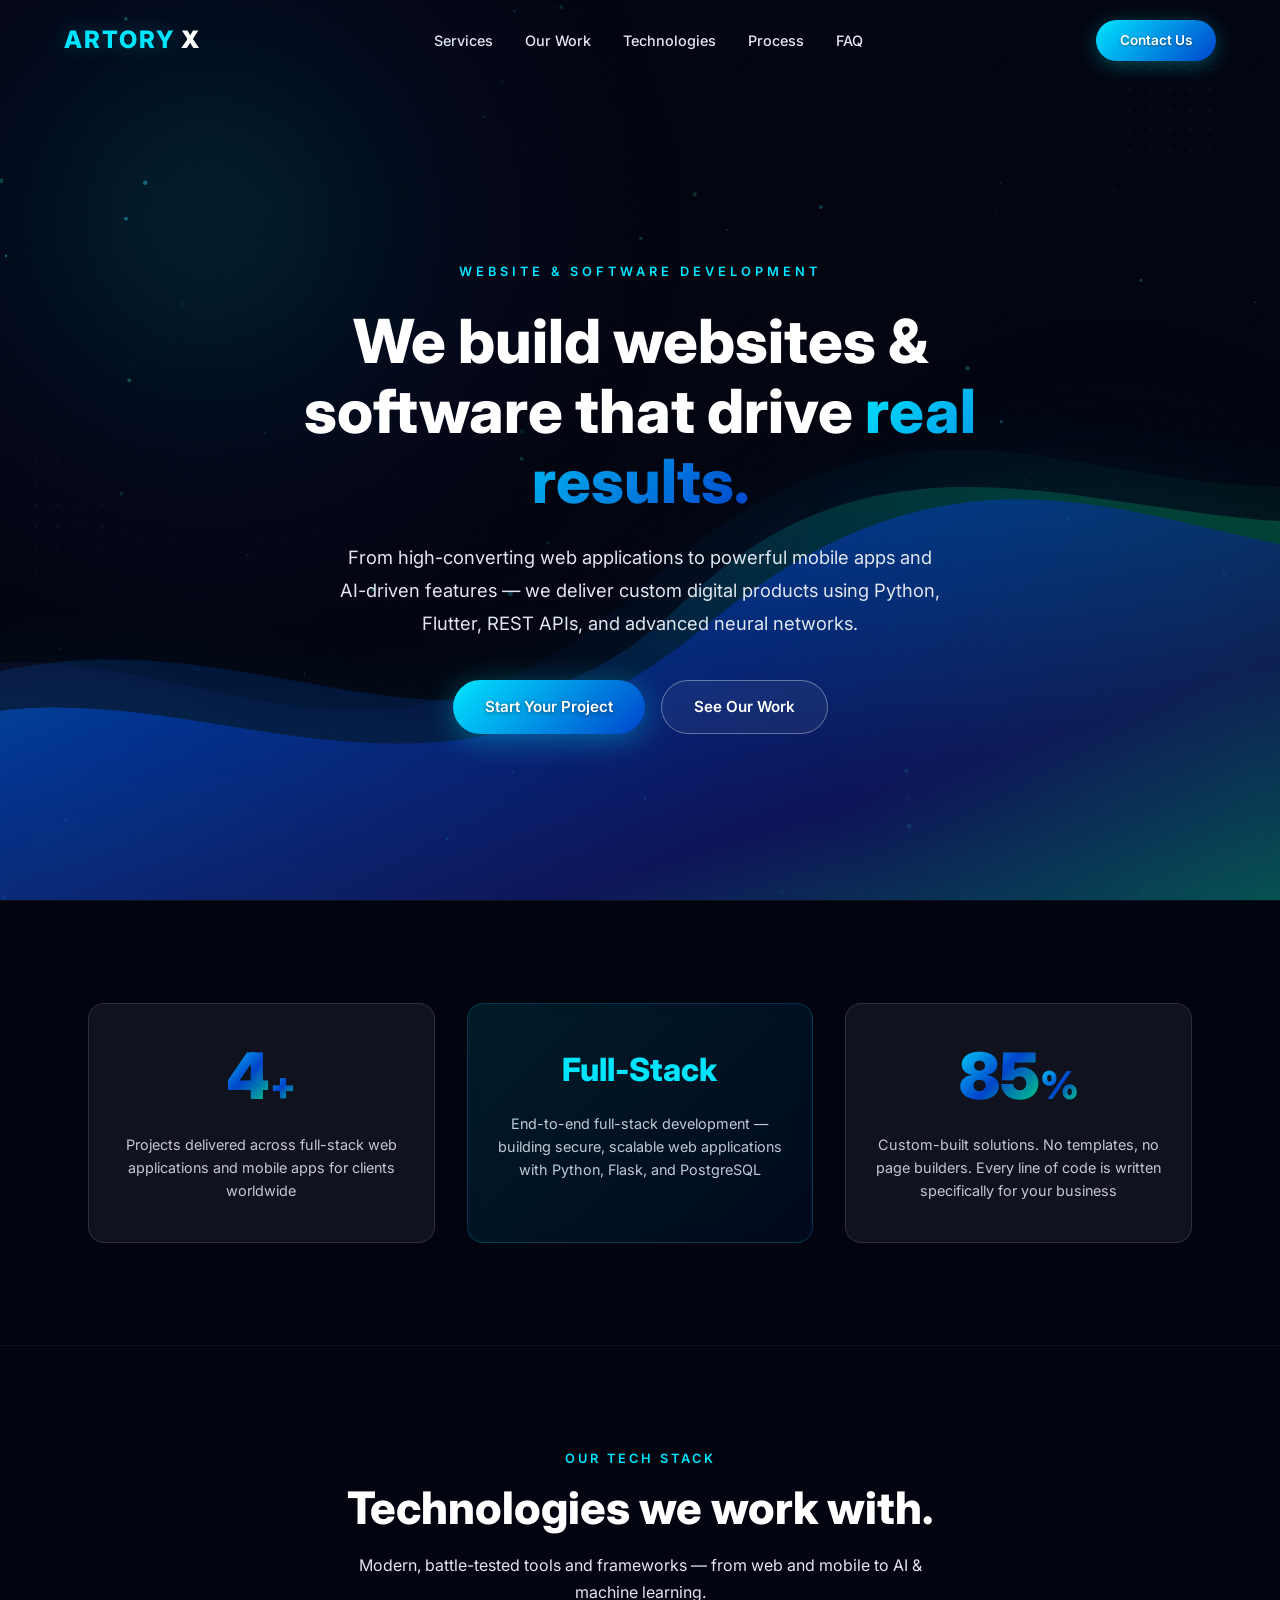
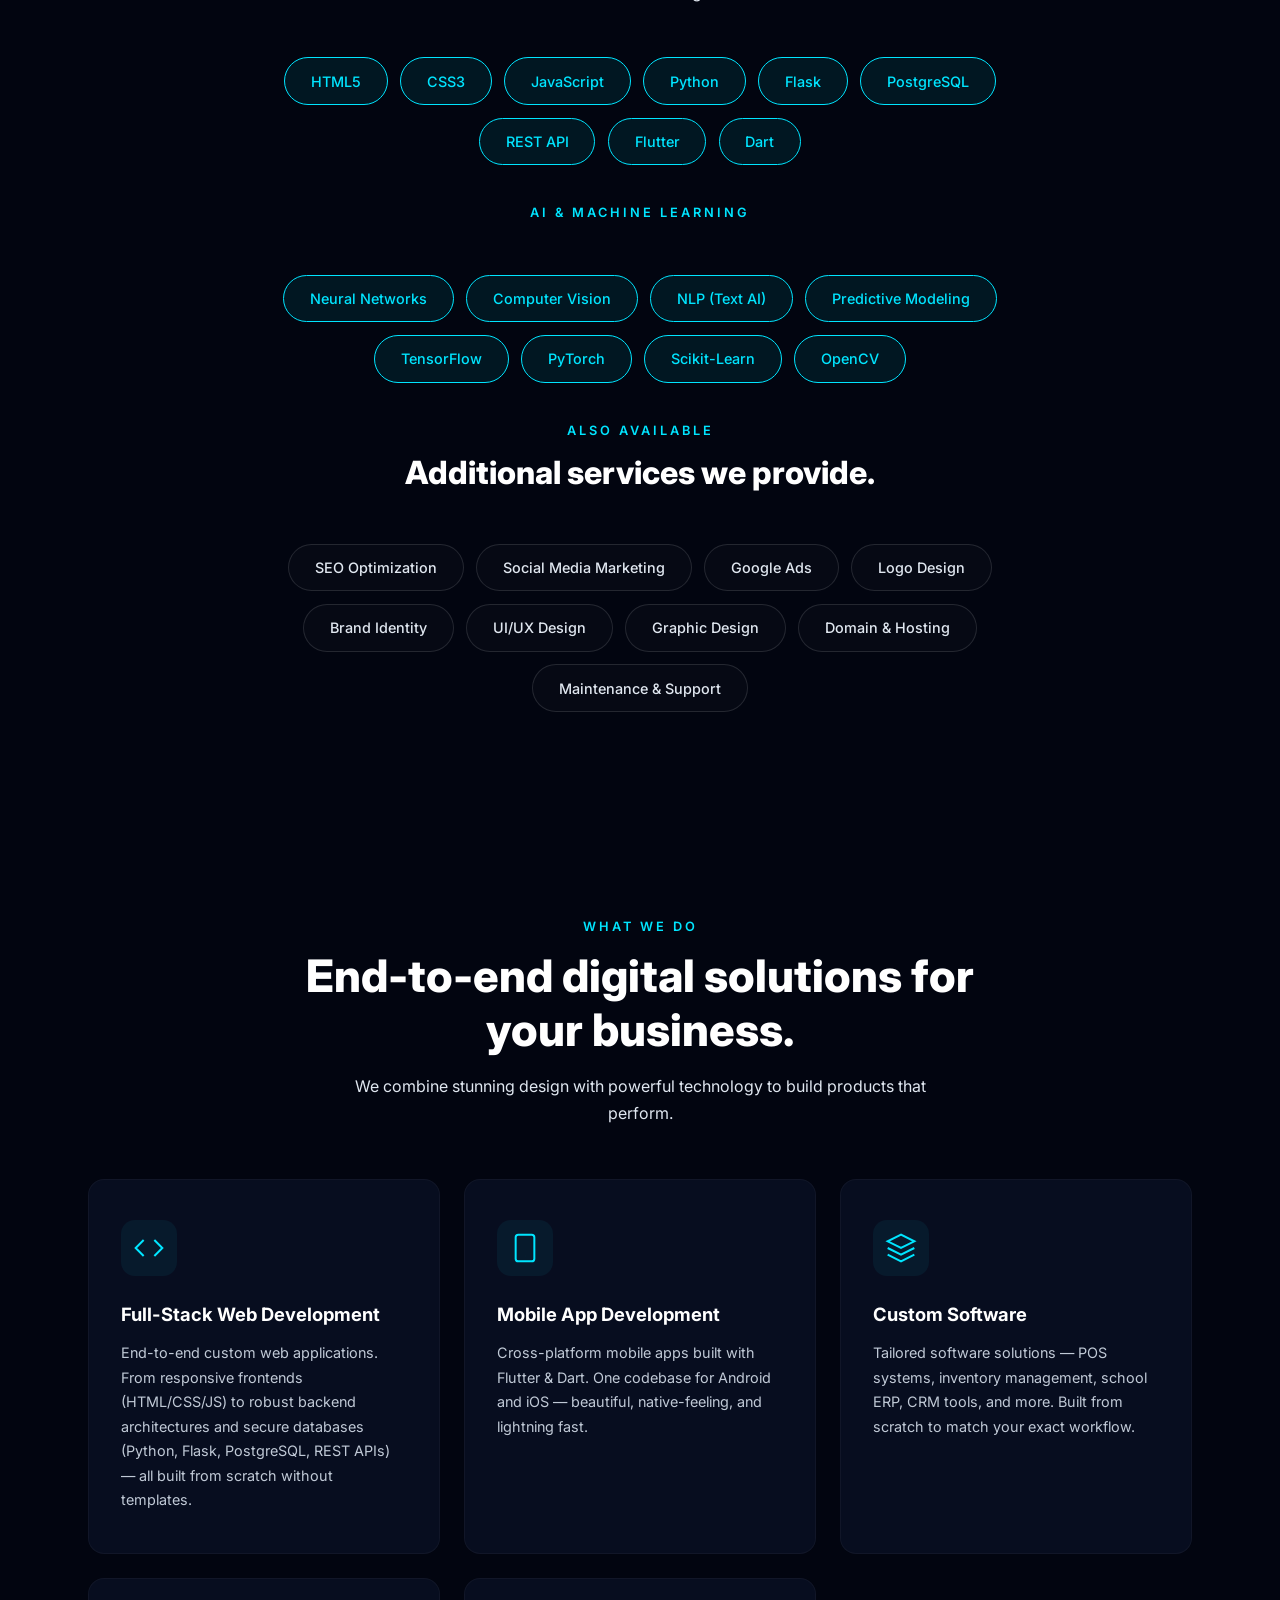
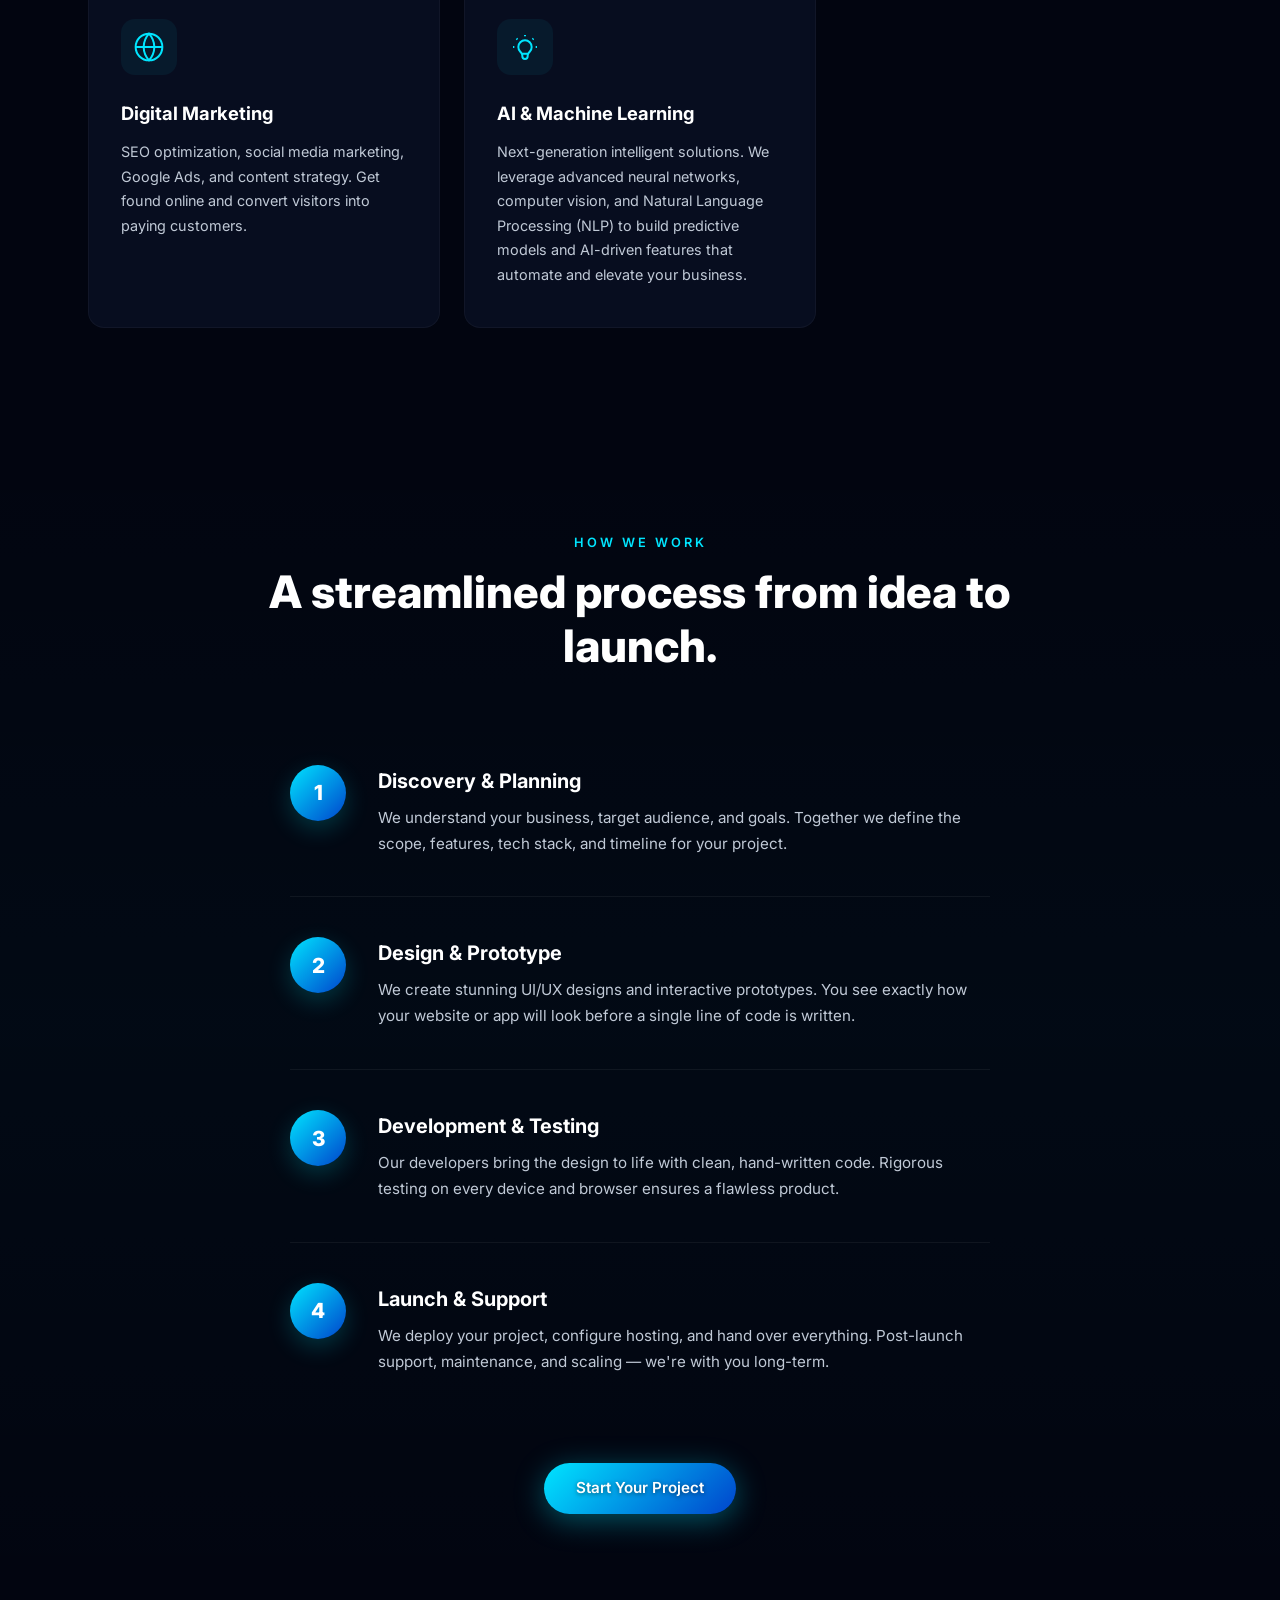
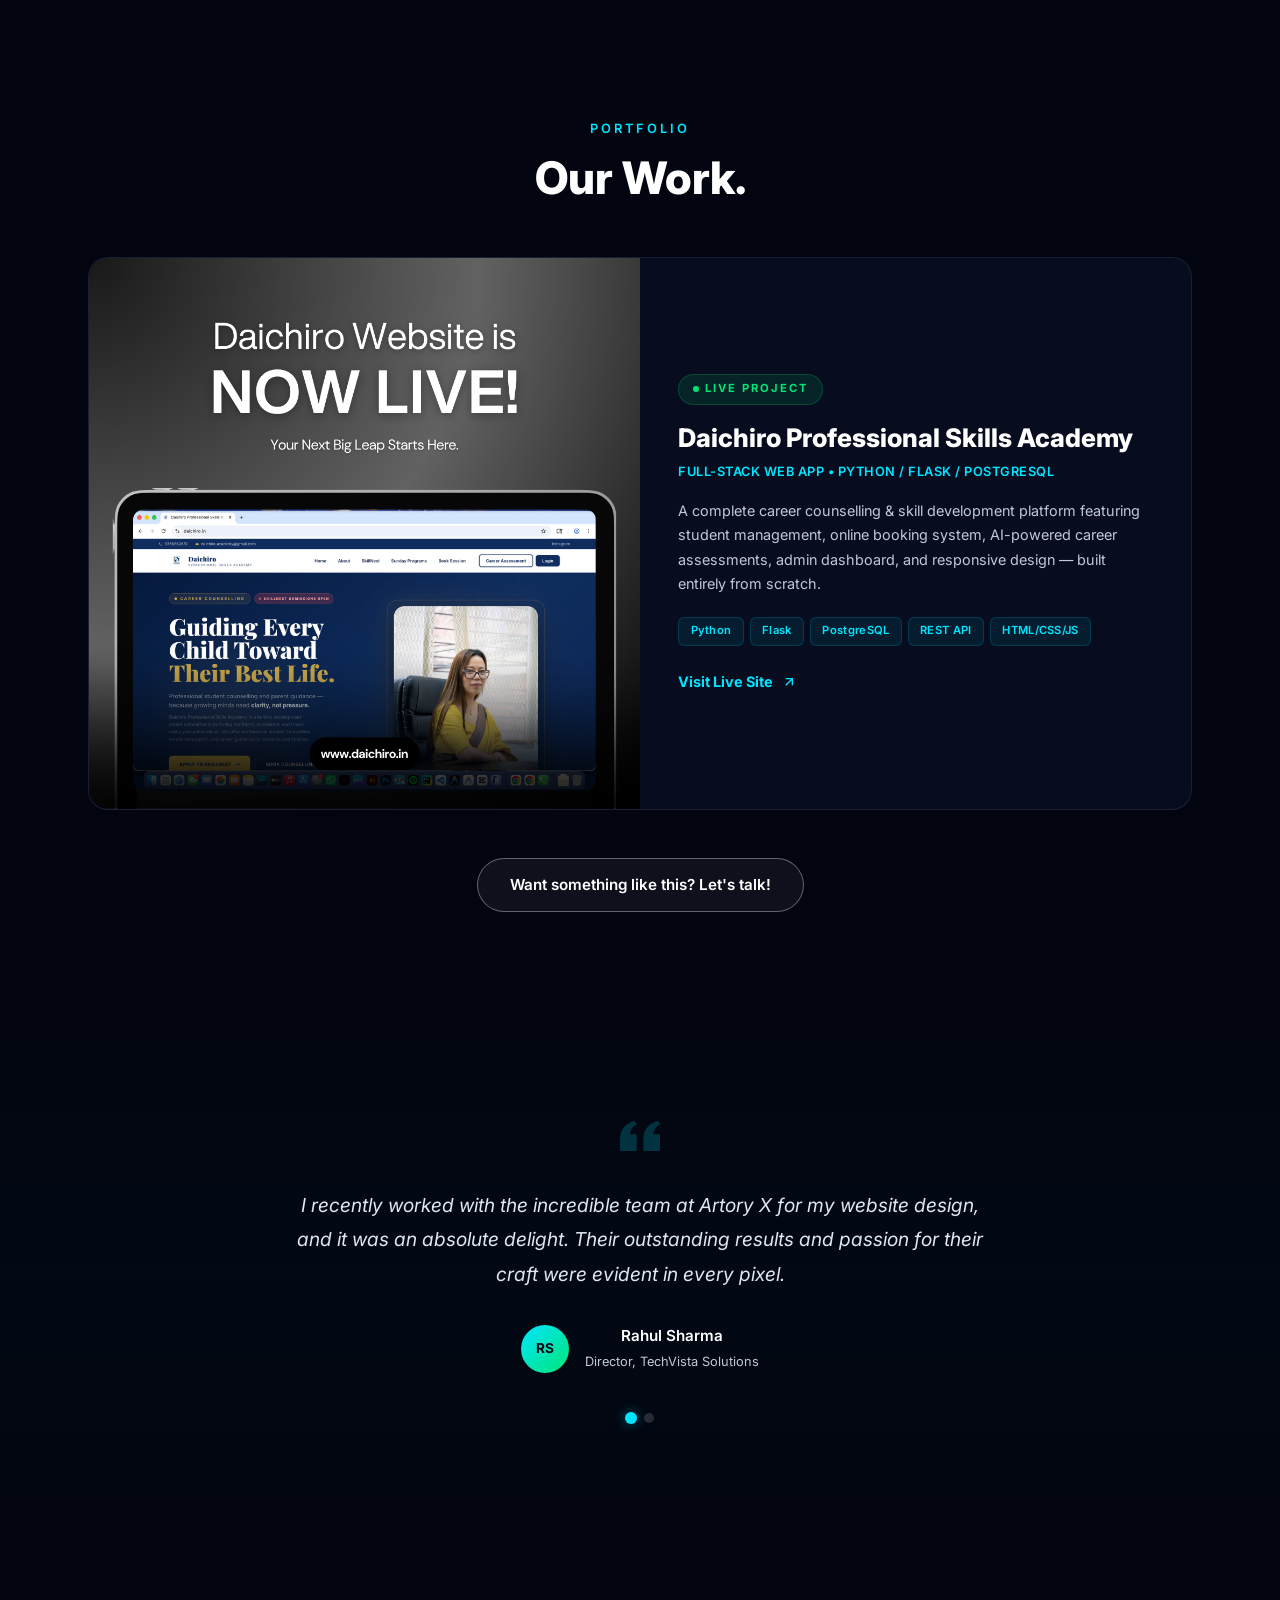
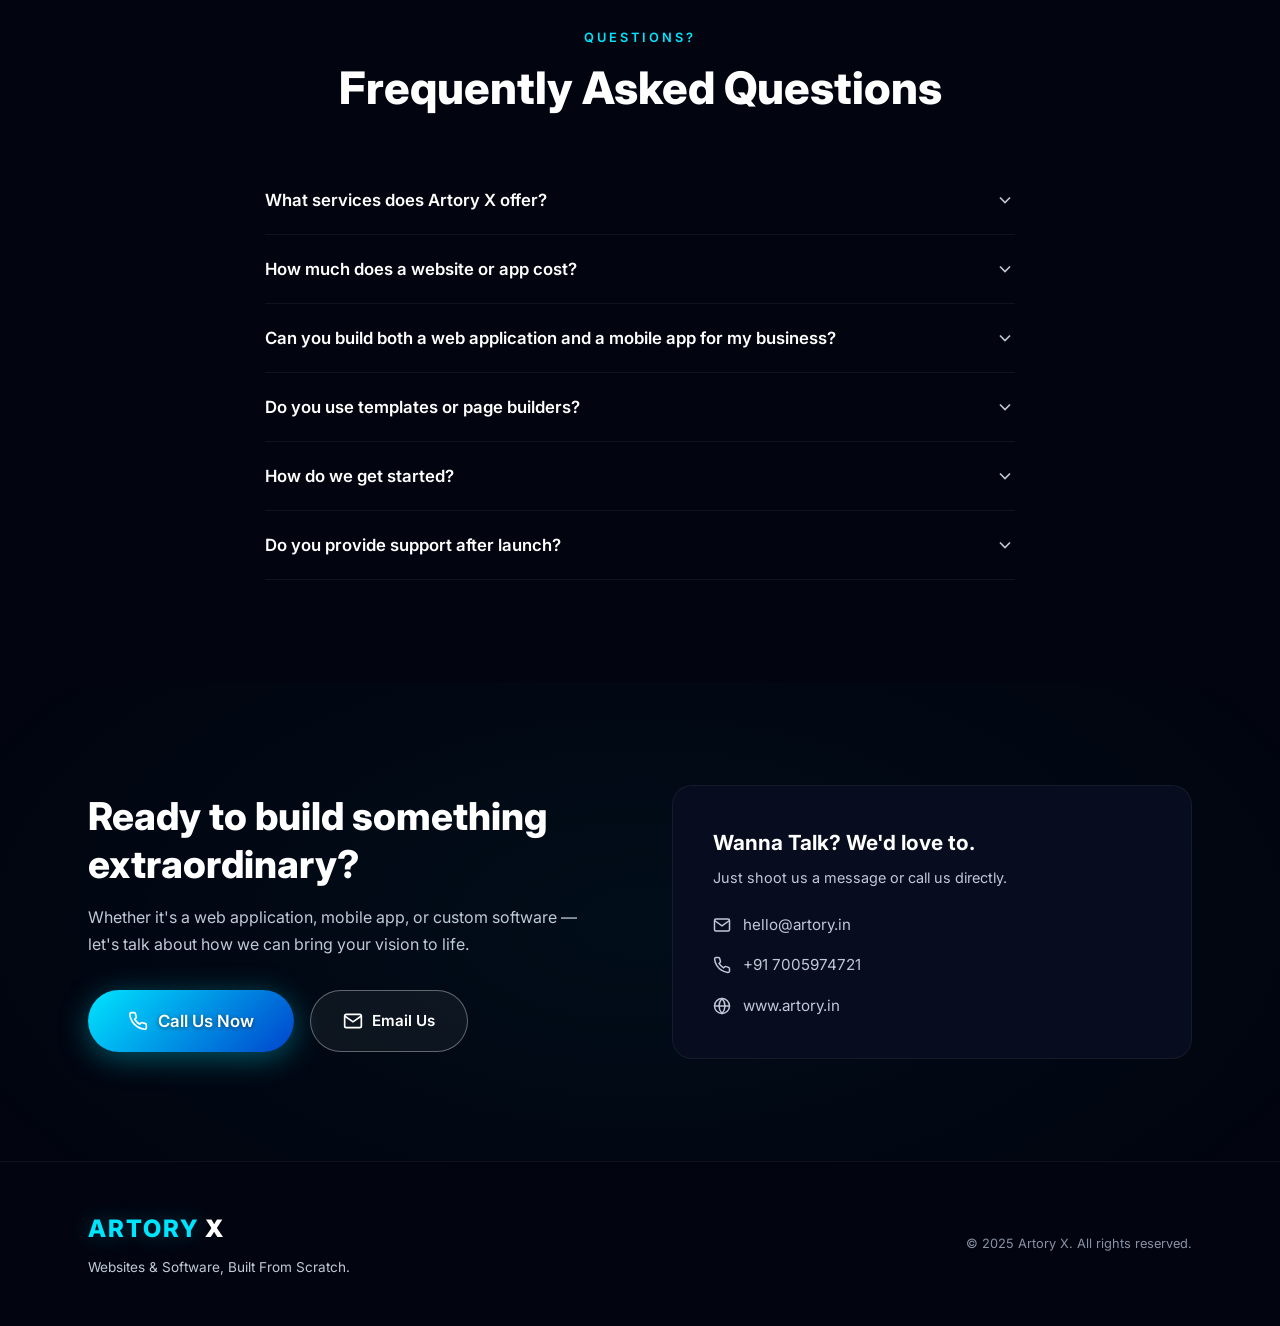
==== index.html @ dd51cc90 "Add files via upload" ====
<!DOCTYPE html>
<html lang="en">
<head>
    <meta charset="UTF-8">
    <meta name="viewport" content="width=device-width, initial-scale=1.0">
    <title>Artory X — Website Development & Software Solutions</title>
    <meta name="description" content="Artory X builds high-performance web applications, custom software, and AI/ML solutions. Expert in HTML, CSS, JS, Python, Flask, PostgreSQL, REST API, Flutter, Neural Networks & NLP.">
    <link rel="preconnect" href="https://fonts.googleapis.com">
    <link rel="preconnect" href="https://fonts.gstatic.com" crossorigin>
    <link href="https://fonts.googleapis.com/css2?family=Inter:wght@300;400;500;600;700;800;900&display=swap" rel="stylesheet">
    <link rel="stylesheet" href="styles.css">
</head>
<body>

    <!-- ═══ BACKGROUND DECORATIVE LAYER ═══ -->
    <div class="bg-glow bg-glow--tl" aria-hidden="true"></div>
    <div class="bg-glow bg-glow--cr" aria-hidden="true"></div>
    <div class="dot-grid dot-grid--tr" aria-hidden="true"></div>
    <div class="dot-grid dot-grid--ml" aria-hidden="true"></div>
    <div class="noise-overlay" aria-hidden="true"></div>
    <div class="cursor-glow" id="cursorGlow" aria-hidden="true"></div>
    <canvas class="particle-canvas" id="particleCanvas" aria-hidden="true"></canvas>

    <!-- ═══ HEADER / NAV ═══ -->
    <header class="header" id="header">
        <a href="#" class="logo" aria-label="Artory X Homepage">
            <span class="logo__name">ARTORY</span><span class="logo__x">X</span>
        </a>
        <nav class="nav" id="nav">
            <a href="#services" class="nav__link">Services</a>
            <a href="#work" class="nav__link">Our Work</a>
            <a href="#addons" class="nav__link">Technologies</a>
            <a href="#process" class="nav__link">Process</a>
            <a href="#faq" class="nav__link">FAQ</a>
        </nav>
        <a href="#contact" class="header__cta">Contact Us</a>
        <button class="mobile-menu-btn" id="mobileMenuBtn" aria-label="Toggle navigation menu">
            <span class="bar bar--1"></span>
            <span class="bar bar--2"></span>
        </button>
    </header>

    <!-- ═══ HERO SECTION ═══ -->
    <section class="hero" id="hero">
        <div class="hero__wave" aria-hidden="true">
            <svg class="hero__wave-svg" viewBox="0 0 1440 900" preserveAspectRatio="none" xmlns="http://www.w3.org/2000/svg">
                <defs>
                    <linearGradient id="wg1" x1="0%" y1="0%" x2="100%" y2="100%">
                        <stop offset="0%" stop-color="#00b8d4" stop-opacity="0.7"/>
                        <stop offset="30%" stop-color="#0044cc" stop-opacity="0.55"/>
                        <stop offset="60%" stop-color="#1a0a6b" stop-opacity="0.5"/>
                        <stop offset="100%" stop-color="#00c853" stop-opacity="0.6"/>
                    </linearGradient>
                    <linearGradient id="wg2" x1="100%" y1="0%" x2="0%" y2="100%">
                        <stop offset="0%" stop-color="#00c853" stop-opacity="0.3"/>
                        <stop offset="50%" stop-color="#0044cc" stop-opacity="0.2"/>
                        <stop offset="100%" stop-color="#00b8d4" stop-opacity="0.18"/>
                    </linearGradient>
                    <linearGradient id="wg3" x1="0%" y1="50%" x2="100%" y2="50%">
                        <stop offset="0%" stop-color="#7c3aed" stop-opacity="0.08"/>
                        <stop offset="50%" stop-color="#0044cc" stop-opacity="0.06"/>
                        <stop offset="100%" stop-color="#00c853" stop-opacity="0.07"/>
                    </linearGradient>
                </defs>
                <path class="wave-p wave-p--3" d="M-100,550 C200,350 400,750 720,400 C1040,50 1200,350 1540,250 L1540,950 L-100,950Z" fill="url(#wg3)"/>
                <path class="wave-p wave-p--2" d="M-100,580 C250,320 500,720 750,420 C1000,120 1250,380 1540,300 L1540,950 L-100,950Z" fill="url(#wg2)"/>
                <path class="wave-p wave-p--1" d="M-100,620 C200,400 450,780 780,450 C1100,120 1300,400 1540,350 L1540,950 L-100,950Z" fill="url(#wg1)"/>
            </svg>
        </div>
        <div class="container hero__inner">
            <p class="hero__eyebrow reveal">Website & Software Development</p>
            <h1 class="hero__heading reveal">
                We build websites & software that drive <span class="hero__accent">real results.</span>
            </h1>
            <p class="hero__sub reveal">
                From high-converting web applications to powerful mobile apps and AI-driven features — we deliver custom digital products using Python, Flutter, REST APIs, and advanced neural networks.
            </p>
            <div class="hero__actions reveal">
                <a href="#contact" class="btn btn--primary">Start Your Project</a>
                <a href="#work" class="btn btn--outline">See Our Work</a>
            </div>
        </div>
    </section>

    <!-- ═══ STATS SECTION ═══ -->
    <section class="stats" id="stats">
        <div class="container stats__grid">
            <div class="stat reveal">
                <span class="stat__number" data-target="5">0</span><span class="stat__percent">+</span>
                <p class="stat__text">Projects delivered across full-stack web applications and mobile apps for clients worldwide</p>
            </div>
            <div class="stat stat--highlight reveal">
                <span class="stat__label">Full-Stack</span>
                <p class="stat__text">End-to-end full-stack development — building secure, scalable web applications with Python, Flask, and PostgreSQL</p>
            </div>
            <div class="stat reveal">
                <span class="stat__number" data-target="100">0</span><span class="stat__percent">%</span>
                <p class="stat__text">Custom-built solutions. No templates, no page builders. Every line of code is written specifically for your business</p>
            </div>
        </div>
    </section>

    <!-- ═══ TECHNOLOGIES & AI/ML STACK ═══ -->
    <section class="addons" id="addons">
        <div class="container">
            <div class="section-header reveal">
                <p class="section-header__eyebrow">Our Tech Stack</p>
                <h2 class="section-header__title">Technologies we work with.</h2>
                <p class="section-header__sub">Modern, battle-tested tools and frameworks — from web and mobile to AI & machine learning.</p>
            </div>
            <div class="addons__grid reveal">
                <span class="addon-pill addon-pill--accent">HTML5</span>
                <span class="addon-pill addon-pill--accent">CSS3</span>
                <span class="addon-pill addon-pill--accent">JavaScript</span>
                <span class="addon-pill addon-pill--accent">Python</span>
                <span class="addon-pill addon-pill--accent">Flask</span>
                <span class="addon-pill addon-pill--accent">PostgreSQL</span>
                <span class="addon-pill addon-pill--accent">REST API</span>
                <span class="addon-pill addon-pill--accent">Flutter</span>
                <span class="addon-pill addon-pill--accent">Dart</span>
            </div>
            <div class="section-header reveal" style="margin-top: clamp(1.5rem, 3vw, 2.5rem);">
                <p class="section-header__eyebrow">AI & Machine Learning</p>
            </div>
            <div class="addons__grid reveal">
                <span class="addon-pill addon-pill--accent">Neural Networks</span>
                <span class="addon-pill addon-pill--accent">Computer Vision</span>
                <span class="addon-pill addon-pill--accent">NLP (Text AI)</span>
                <span class="addon-pill addon-pill--accent">Predictive Modeling</span>
                <span class="addon-pill addon-pill--accent">TensorFlow</span>
                <span class="addon-pill addon-pill--accent">PyTorch</span>
                <span class="addon-pill addon-pill--accent">Scikit-Learn</span>
                <span class="addon-pill addon-pill--accent">OpenCV</span>
            </div>
            <div class="section-header reveal" style="margin-top: clamp(1.5rem, 3vw, 2.5rem);">
                <p class="section-header__eyebrow">Also Available</p>
                <h2 class="section-header__title" style="font-size: clamp(1.4rem, 2.5vw, 2rem);">Additional services we provide.</h2>
            </div>
            <div class="addons__grid reveal">
                <span class="addon-pill">SEO Optimization</span>
                <span class="addon-pill">Social Media Marketing</span>
                <span class="addon-pill">Google Ads</span>
                <span class="addon-pill">Logo Design</span>
                <span class="addon-pill">Brand Identity</span>
                <span class="addon-pill">UI/UX Design</span>
                <span class="addon-pill">Graphic Design</span>
                <span class="addon-pill">Domain & Hosting</span>
                <span class="addon-pill">Maintenance & Support</span>
            </div>
        </div>
    </section>

    <!-- ═══ SERVICES SECTION ═══ -->
    <section class="services" id="services">
        <div class="container">
            <div class="section-header reveal">
                <p class="section-header__eyebrow">What We Do</p>
                <h2 class="section-header__title">End-to-end digital solutions for your business.</h2>
                <p class="section-header__sub">We combine stunning design with powerful technology to build products that perform.</p>
            </div>
            <div class="services__grid">
                <div class="service-card reveal">
                    <div class="service-card__icon">
                        <svg width="32" height="32" viewBox="0 0 24 24" fill="none" stroke="currentColor" stroke-width="1.5"><polyline points="16 18 22 12 16 6"/><polyline points="8 6 2 12 8 18"/></svg>
                    </div>
                    <h3 class="service-card__title">Full-Stack Web Development</h3>
                    <p class="service-card__text">End-to-end custom web applications. From responsive frontends (HTML/CSS/JS) to robust backend architectures and secure databases (Python, Flask, PostgreSQL, REST APIs) — all built from scratch without templates.</p>
                </div>
                <div class="service-card reveal">
                    <div class="service-card__icon">
                        <svg width="32" height="32" viewBox="0 0 24 24" fill="none" stroke="currentColor" stroke-width="1.5"><rect x="5" y="2" width="14" height="20" rx="2" ry="2"/><line x1="12" y1="18" x2="12.01" y2="18"/></svg>
                    </div>
                    <h3 class="service-card__title">Mobile App Development</h3>
                    <p class="service-card__text">Cross-platform mobile apps built with Flutter & Dart. One codebase for Android and iOS — beautiful, native-feeling, and lightning fast.</p>
                </div>
                <div class="service-card reveal">
                    <div class="service-card__icon">
                        <svg width="32" height="32" viewBox="0 0 24 24" fill="none" stroke="currentColor" stroke-width="1.5"><path d="M12 2L2 7l10 5 10-5-10-5z"/><path d="M2 17l10 5 10-5"/><path d="M2 12l10 5 10-5"/></svg>
                    </div>
                    <h3 class="service-card__title">Custom Software</h3>
                    <p class="service-card__text">Tailored software solutions — POS systems, inventory management, school ERP, CRM tools, and more. Built from scratch to match your exact workflow.</p>
                </div>
                <div class="service-card reveal">
                    <div class="service-card__icon">
                        <svg width="32" height="32" viewBox="0 0 24 24" fill="none" stroke="currentColor" stroke-width="1.5"><circle cx="12" cy="12" r="10"/><line x1="2" y1="12" x2="22" y2="12"/><path d="M12 2a15.3 15.3 0 0 1 4 10 15.3 15.3 0 0 1-4 10 15.3 15.3 0 0 1-4-10 15.3 15.3 0 0 1 4-10z"/></svg>
                    </div>
                    <h3 class="service-card__title">Digital Marketing</h3>
                    <p class="service-card__text">SEO optimization, social media marketing, Google Ads, and content strategy. Get found online and convert visitors into paying customers.</p>
                </div>
                <div class="service-card reveal">
                    <div class="service-card__icon">
                        <svg width="32" height="32" viewBox="0 0 24 24" fill="none" stroke="currentColor" stroke-width="1.5"><path d="M9.663 17h4.673M12 3v1m6.364 1.636l-.707.707M21 12h-1M4 12H3m3.343-5.657l-.707-.707m2.828 9.9a5 5 0 117.072 0l-.548.547A3.374 3.374 0 0014 18.469V19a2 2 0 11-4 0v-.531c0-.895-.356-1.754-.988-2.386l-.548-.547z"/></svg>
                    </div>
                    <h3 class="service-card__title">AI & Machine Learning</h3>
                    <p class="service-card__text">Next-generation intelligent solutions. We leverage advanced neural networks, computer vision, and Natural Language Processing (NLP) to build predictive models and AI-driven features that automate and elevate your business.</p>
                </div>
            </div>
        </div>
    </section>

    <!-- ═══ PROCESS SECTION ═══ -->
    <section class="process" id="process">
        <div class="container">
            <div class="section-header reveal">
                <p class="section-header__eyebrow">How We Work</p>
                <h2 class="section-header__title">A streamlined process from idea to launch.</h2>
            </div>
            <div class="process__steps">
                <div class="process-step reveal">
                    <div class="process-step__num">1</div>
                    <div class="process-step__content">
                        <h3 class="process-step__title">Discovery & Planning</h3>
                        <p class="process-step__text">We understand your business, target audience, and goals. Together we define the scope, features, tech stack, and timeline for your project.</p>
                    </div>
                </div>
                <div class="process-step reveal">
                    <div class="process-step__num">2</div>
                    <div class="process-step__content">
                        <h3 class="process-step__title">Design & Prototype</h3>
                        <p class="process-step__text">We create stunning UI/UX designs and interactive prototypes. You see exactly how your website or app will look before a single line of code is written.</p>
                    </div>
                </div>
                <div class="process-step reveal">
                    <div class="process-step__num">3</div>
                    <div class="process-step__content">
                        <h3 class="process-step__title">Development & Testing</h3>
                        <p class="process-step__text">Our developers bring the design to life with clean, hand-written code. Rigorous testing on every device and browser ensures a flawless product.</p>
                    </div>
                </div>
                <div class="process-step reveal">
                    <div class="process-step__num">4</div>
                    <div class="process-step__content">
                        <h3 class="process-step__title">Launch & Support</h3>
                        <p class="process-step__text">We deploy your project, configure hosting, and hand over everything. Post-launch support, maintenance, and scaling — we're with you long-term.</p>
                    </div>
                </div>
            </div>
            <div class="process__cta reveal">
                <a href="#contact" class="btn btn--primary">Start Your Project</a>
            </div>
        </div>
    </section>

    <!-- ═══ PORTFOLIO / OUR WORK ═══ -->
    <section class="work" id="work">
        <div class="container">
            <div class="section-header reveal">
                <p class="section-header__eyebrow">Portfolio</p>
                <h2 class="section-header__title">Our Work.</h2>
            </div>
            <div class="work-showcase reveal">
                <div class="work-showcase__img-wrap">
                    <img src="assets/Daichiro.png" alt="Daichiro Professional Skills Academy Website" class="work-showcase__img" loading="lazy">
                </div>
                <div class="work-showcase__info">
                    <span class="work-showcase__badge">Live Project</span>
                    <h3 class="work-showcase__name">Daichiro Professional Skills Academy</h3>
                    <span class="work-showcase__tag">Full-Stack Web App • Python / Flask / PostgreSQL</span>
                    <p class="work-showcase__desc">A complete career counselling & skill development platform featuring student management, online booking system, AI-powered career assessments, admin dashboard, and responsive design — built entirely from scratch.</p>
                    <div class="work-showcase__tech">
                        <span>Python</span><span>Flask</span><span>PostgreSQL</span><span>REST API</span><span>HTML/CSS/JS</span>
                    </div>
                    <a href="https://daichiro.in/" target="_blank" rel="noopener" class="work-showcase__link">
                        Visit Live Site
                        <svg width="16" height="16" viewBox="0 0 24 24" fill="none" stroke="currentColor" stroke-width="2"><path d="M7 17L17 7"/><path d="M7 7h10v10"/></svg>
                    </a>
                </div>
            </div>
            <div class="work__cta reveal">
                <a href="#contact" class="btn btn--outline">Want something like this? Let's talk!</a>
            </div>
        </div>
    </section>

    <!-- ═══ TESTIMONIALS ═══ -->
    <section class="testimonials" id="testimonials">
        <div class="container">
            <div class="testimonial-slider" id="testimonialSlider">
                <div class="testimonial reveal">
                    <div class="testimonial__quote">
                        <svg width="40" height="40" viewBox="0 0 24 24" fill="currentColor" opacity="0.2"><path d="M14.017 21v-7.391c0-5.704 3.731-9.57 8.983-10.609l.995 2.151c-2.432.917-3.995 3.638-3.995 5.849h4v10h-9.983zm-14.017 0v-7.391c0-5.704 3.748-9.57 9-10.609l.996 2.151c-2.433.917-3.996 3.638-3.996 5.849h3.983v10h-9.983z"/></svg>
                    </div>
                    <p class="testimonial__text">I recently worked with the incredible team at Artory X for my website design, and it was an absolute delight. Their outstanding results and passion for their craft were evident in every pixel.</p>
                    <div class="testimonial__author">
                        <div class="testimonial__avatar">RS</div>
                        <div>
                            <strong class="testimonial__name">Rahul Sharma</strong>
                            <span class="testimonial__role">Director, TechVista Solutions</span>
                        </div>
                    </div>
                </div>
                <div class="testimonial reveal" style="display:none;">
                    <div class="testimonial__quote">
                        <svg width="40" height="40" viewBox="0 0 24 24" fill="currentColor" opacity="0.2"><path d="M14.017 21v-7.391c0-5.704 3.731-9.57 8.983-10.609l.995 2.151c-2.432.917-3.995 3.638-3.995 5.849h4v10h-9.983zm-14.017 0v-7.391c0-5.704 3.748-9.57 9-10.609l.996 2.151c-2.433.917-3.996 3.638-3.996 5.849h3.983v10h-9.983z"/></svg>
                    </div>
                    <p class="testimonial__text">I am particularly pleased with the design of the website, which I would rate as ⭐⭐⭐⭐⭐. Their inclusion of additional elements even beyond the initial scope has significantly enhanced the website's appeal.</p>
                    <div class="testimonial__author">
                        <div class="testimonial__avatar">AP</div>
                        <div>
                            <strong class="testimonial__name">Ankit Patel</strong>
                            <span class="testimonial__role">Founder, Skyline Commerce</span>
                        </div>
                    </div>
                </div>
            </div>
            <div class="testimonial-dots" id="testimonialDots">
                <button class="testimonial-dot active" data-index="0" aria-label="Testimonial 1"></button>
                <button class="testimonial-dot" data-index="1" aria-label="Testimonial 2"></button>
            </div>
        </div>
    </section>

    <!-- ═══ FAQ SECTION ═══ -->
    <section class="faq" id="faq">
        <div class="container">
            <div class="section-header reveal">
                <p class="section-header__eyebrow">Questions?</p>
                <h2 class="section-header__title">Frequently Asked Questions</h2>
            </div>
            <div class="faq__list">
                <div class="faq-item reveal">
                    <button class="faq-item__q" aria-expanded="false">
                        <span>What services does Artory X offer?</span>
                        <svg class="faq-item__chevron" width="20" height="20" viewBox="0 0 24 24" fill="none" stroke="currentColor" stroke-width="2"><polyline points="6 9 12 15 18 9"/></svg>
                    </button>
                    <div class="faq-item__a">
                        <p>We offer full-stack web development (HTML, CSS, JS, Python, Flask, PostgreSQL), mobile app development (Flutter & Dart), AI & machine learning solutions (neural networks, computer vision, predictive modeling, NLP), custom software, UI/UX design, and digital marketing.</p>
                    </div>
                </div>
                <div class="faq-item reveal">
                    <button class="faq-item__q" aria-expanded="false">
                        <span>How much does a website or app cost?</span>
                        <svg class="faq-item__chevron" width="20" height="20" viewBox="0 0 24 24" fill="none" stroke="currentColor" stroke-width="2"><polyline points="6 9 12 15 18 9"/></svg>
                    </button>
                    <div class="faq-item__a">
                        <p>Every project is custom-built, so the cost depends on complexity, features, and timeline. We provide honest pricing, keep rates competitive, and are happy to tailor packages to fit your budget. Contact us for a free quote.</p>
                    </div>
                </div>
                <div class="faq-item reveal">
                    <button class="faq-item__q" aria-expanded="false">
                        <span>Can you build both a web application and a mobile app for my business?</span>
                        <svg class="faq-item__chevron" width="20" height="20" viewBox="0 0 24 24" fill="none" stroke="currentColor" stroke-width="2"><polyline points="6 9 12 15 18 9"/></svg>
                    </button>
                    <div class="faq-item__a">
                        <p>Absolutely! We specialize in building complete digital ecosystems. We can build your full-stack web application with a unified REST API, then create a Flutter mobile app that connects to the same system — sharing data seamlessly across all platforms.</p>
                    </div>
                </div>
                <div class="faq-item reveal">
                    <button class="faq-item__q" aria-expanded="false">
                        <span>Do you use templates or page builders?</span>
                        <svg class="faq-item__chevron" width="20" height="20" viewBox="0 0 24 24" fill="none" stroke="currentColor" stroke-width="2"><polyline points="6 9 12 15 18 9"/></svg>
                    </button>
                    <div class="faq-item__a">
                        <p>No. Every project is 100% hand-coded from scratch. This gives us complete control over design, performance, and scalability. No WordPress, no Wix, no drag-and-drop — just clean, custom code.</p>
                    </div>
                </div>
                <div class="faq-item reveal">
                    <button class="faq-item__q" aria-expanded="false">
                        <span>How do we get started?</span>
                        <svg class="faq-item__chevron" width="20" height="20" viewBox="0 0 24 24" fill="none" stroke="currentColor" stroke-width="2"><polyline points="6 9 12 15 18 9"/></svg>
                    </button>
                    <div class="faq-item__a">
                        <p>Simply call us or send an email. We'll discuss your requirements, understand your vision, give you an estimate, and start building. We work with clients worldwide — distance is never a barrier.</p>
                    </div>
                </div>
                <div class="faq-item reveal">
                    <button class="faq-item__q" aria-expanded="false">
                        <span>Do you provide support after launch?</span>
                        <svg class="faq-item__chevron" width="20" height="20" viewBox="0 0 24 24" fill="none" stroke="currentColor" stroke-width="2"><polyline points="6 9 12 15 18 9"/></svg>
                    </button>
                    <div class="faq-item__a">
                        <p>Yes! We offer ongoing maintenance, bug fixes, feature updates, and technical support. Your project doesn't end at launch — we're your long-term technology partner.</p>
                    </div>
                </div>
            </div>
        </div>
    </section>

    <!-- ═══ FINAL CTA SECTION ═══ -->
    <section class="final-cta" id="contact">
        <div class="container final-cta__inner">
            <div class="final-cta__content reveal">
                <h2 class="final-cta__title">Ready to build something<br>extraordinary?</h2>
                <p class="final-cta__text">Whether it's a web application, mobile app, or custom software — let's talk about how we can bring your vision to life.</p>
                <div class="final-cta__actions">
                    <a href="tel:+917005974721" class="btn btn--primary btn--lg">
                        <svg width="20" height="20" viewBox="0 0 24 24" fill="none" stroke="currentColor" stroke-width="2"><path d="M22 16.92v3a2 2 0 0 1-2.18 2 19.79 19.79 0 0 1-8.63-3.07 19.5 19.5 0 0 1-6-6 19.79 19.79 0 0 1-3.07-8.67A2 2 0 0 1 4.11 2h3a2 2 0 0 1 2 1.72c.127.96.361 1.903.7 2.81a2 2 0 0 1-.45 2.11L8.09 9.91a16 16 0 0 0 6 6l1.27-1.27a2 2 0 0 1 2.11-.45c.907.339 1.85.573 2.81.7A2 2 0 0 1 22 16.92z"/></svg>
                        Call Us Now
                    </a>
                    <a href="mailto:hello@artory.in" class="btn btn--outline">
                        <svg width="20" height="20" viewBox="0 0 24 24" fill="none" stroke="currentColor" stroke-width="2"><path d="M4 4h16c1.1 0 2 .9 2 2v12c0 1.1-.9 2-2 2H4c-1.1 0-2-.9-2-2V6c0-1.1.9-2 2-2z"/><polyline points="22,6 12,13 2,6"/></svg>
                        Email Us
                    </a>
                </div>
            </div>
            <div class="final-cta__contact-card reveal">
                <h3>Wanna Talk? We'd love to.</h3>
                <p class="final-cta__subtitle">Just shoot us a message or call us directly.</p>
                <div class="final-cta__links">
                    <a href="mailto:hello@artory.in" class="final-cta__link">
                        <svg width="18" height="18" viewBox="0 0 24 24" fill="none" stroke="currentColor" stroke-width="2"><path d="M4 4h16c1.1 0 2 .9 2 2v12c0 1.1-.9 2-2 2H4c-1.1 0-2-.9-2-2V6c0-1.1.9-2 2-2z"/><polyline points="22,6 12,13 2,6"/></svg>
                        hello@artory.in
                    </a>
                    <a href="tel:+917005974721" class="final-cta__link">
                        <svg width="18" height="18" viewBox="0 0 24 24" fill="none" stroke="currentColor" stroke-width="2"><path d="M22 16.92v3a2 2 0 0 1-2.18 2 19.79 19.79 0 0 1-8.63-3.07 19.5 19.5 0 0 1-6-6 19.79 19.79 0 0 1-3.07-8.67A2 2 0 0 1 4.11 2h3a2 2 0 0 1 2 1.72c.127.96.361 1.903.7 2.81a2 2 0 0 1-.45 2.11L8.09 9.91a16 16 0 0 0 6 6l1.27-1.27a2 2 0 0 1 2.11-.45c.907.339 1.85.573 2.81.7A2 2 0 0 1 22 16.92z"/></svg>
                        +91 7005974721
                    </a>
                    <a href="https://www.artory.in" target="_blank" rel="noopener" class="final-cta__link">
                        <svg width="18" height="18" viewBox="0 0 24 24" fill="none" stroke="currentColor" stroke-width="2"><circle cx="12" cy="12" r="10"/><path d="M2 12h20"/><path d="M12 2a15.3 15.3 0 0 1 4 10 15.3 15.3 0 0 1-4 10 15.3 15.3 0 0 1-4-10 15.3 15.3 0 0 1 4-10z"/></svg>
                        www.artory.in
                    </a>
                </div>
            </div>
        </div>
    </section>

    <!-- ═══ FOOTER ═══ -->
    <footer class="site-footer">
        <div class="container site-footer__inner">
            <div class="site-footer__brand">
                <a href="#" class="logo"><span class="logo__name">ARTORY</span><span class="logo__x">X</span></a>
                <p class="site-footer__tagline">Websites & Software, Built From Scratch.</p>
            </div>
            <div class="site-footer__copy">
                <p>© 2025 Artory X. All rights reserved.</p>
            </div>
        </div>
    </footer>

    <!-- ═══ SCRIPTS ═══ -->
    <script>
    (() => {
        'use strict';
        const root = document.documentElement;
        let mouseX = 0, mouseY = 0;

        /* ═══════════════════════════════════════════
           1. CURSOR SPOTLIGHT GLOW
           ═══════════════════════════════════════════ */
        const cursorGlow = document.getElementById('cursorGlow');
        document.addEventListener('mousemove', e => {
            mouseX = e.clientX;
            mouseY = e.clientY;
            cursorGlow.style.left = mouseX + 'px';
            cursorGlow.style.top = mouseY + 'px';
            if (!cursorGlow.classList.contains('is-active')) cursorGlow.classList.add('is-active');
        });
        document.addEventListener('mouseleave', () => cursorGlow.classList.remove('is-active'));

        /* ═══════════════════════════════════════════
           2. 3D TILT ON CARDS (service + work + stat)
           ═══════════════════════════════════════════ */
        const tiltCards = document.querySelectorAll('.service-card, .work-card, .stat');
        tiltCards.forEach(card => {
            card.addEventListener('mousemove', e => {
                const rect = card.getBoundingClientRect();
                const x = e.clientX - rect.left;
                const y = e.clientY - rect.top;
                const centerX = rect.width / 2;
                const centerY = rect.height / 2;
                const rotateX = ((y - centerY) / centerY) * -8;
                const rotateY = ((x - centerX) / centerX) * 8;
                card.style.transform = `perspective(800px) rotateX(${rotateX}deg) rotateY(${rotateY}deg) translateZ(10px)`;
                // Inner glow follows cursor
                card.style.background = `radial-gradient(circle at ${x}px ${y}px, rgba(0,229,255,0.06) 0%, var(--bg-card) 60%)`;
            });
            card.addEventListener('mouseleave', () => {
                card.style.transform = 'perspective(800px) rotateX(0) rotateY(0) translateZ(0)';
                card.style.background = '';
                card.style.transition = 'transform 0.6s cubic-bezier(0.22,1,0.36,1), background 0.6s ease';
            });
            card.addEventListener('mouseenter', () => {
                card.style.transition = 'transform 0.1s ease-out, background 0.1s ease-out';
            });
        });

        /* ═══════════════════════════════════════════
           3. PARALLAX DEPTH SCROLL
           ═══════════════════════════════════════════ */
        const parallaxElements = [
            { el: document.querySelector('.bg-glow--tl'), speed: 0.03 },
            { el: document.querySelector('.bg-glow--cr'), speed: -0.02 },
            { el: document.querySelector('.dot-grid--tr'), speed: 0.05 },
            { el: document.querySelector('.dot-grid--ml'), speed: -0.04 },
            { el: document.querySelector('.hero__wave'), speed: 0.015 },
        ].filter(p => p.el);

        window.addEventListener('scroll', () => {
            const scrollY = window.scrollY;
            parallaxElements.forEach(({ el, speed }) => {
                el.style.transform = `translateY(${scrollY * speed}px)` + (el.classList.contains('dot-grid--ml') ? ' translateX(0)' : '');
            });
        }, { passive: true });

        /* ═══════════════════════════════════════════
           4. HERO PARALLAX ON MOUSE
           ═══════════════════════════════════════════ */
        const heroSection = document.getElementById('hero');
        const heroHeading = heroSection.querySelector('.hero__heading');
        const heroEyebrow = heroSection.querySelector('.hero__eyebrow');
        const heroSub = heroSection.querySelector('.hero__sub');

        heroSection.addEventListener('mousemove', e => {
            const rect = heroSection.getBoundingClientRect();
            const cx = (e.clientX - rect.left) / rect.width - 0.5;
            const cy = (e.clientY - rect.top) / rect.height - 0.5;
            if (heroHeading)  heroHeading.style.transform = `translate(${cx * -20}px, ${cy * -12}px)`;
            if (heroEyebrow)  heroEyebrow.style.transform = `translate(${cx * -10}px, ${cy * -6}px)`;
            if (heroSub)      heroSub.style.transform = `translate(${cx * -8}px, ${cy * -5}px)`;
        });
        heroSection.addEventListener('mouseleave', () => {
            [heroHeading, heroEyebrow, heroSub].forEach(el => {
                if (el) el.style.transform = 'translate(0, 0)';
            });
        });

        /* ═══════════════════════════════════════════
           5. FLOATING PARTICLE CANVAS
           ═══════════════════════════════════════════ */
        const canvas = document.getElementById('particleCanvas');
        const ctx = canvas.getContext('2d');
        let particles = [];

        function resizeCanvas() {
            canvas.width = window.innerWidth;
            canvas.height = window.innerHeight;
        }
        resizeCanvas();
        window.addEventListener('resize', resizeCanvas);

        class Particle {
            constructor() { this.reset(); }
            reset() {
                this.x = Math.random() * canvas.width;
                this.y = Math.random() * canvas.height;
                this.size = Math.random() * 2 + 0.5;
                this.speedX = (Math.random() - 0.5) * 0.3;
                this.speedY = (Math.random() - 0.5) * 0.3;
                this.opacity = Math.random() * 0.3 + 0.05;
                this.hue = Math.random() > 0.5 ? 187 : 152; // cyan or green hue
            }
            update() {
                this.x += this.speedX;
                this.y += this.speedY;
                // Drift toward mouse slightly
                const dx = mouseX - this.x;
                const dy = mouseY - this.y;
                const dist = Math.sqrt(dx * dx + dy * dy);
                if (dist < 300) {
                    this.x += dx * 0.0008;
                    this.y += dy * 0.0008;
                    this.opacity = Math.min(this.opacity + 0.003, 0.5);
                } else {
                    this.opacity = Math.max(this.opacity - 0.001, 0.05);
                }
                if (this.x < 0 || this.x > canvas.width || this.y < 0 || this.y > canvas.height) this.reset();
            }
            draw() {
                ctx.beginPath();
                ctx.arc(this.x, this.y, this.size, 0, Math.PI * 2);
                ctx.fillStyle = `hsla(${this.hue}, 100%, 60%, ${this.opacity})`;
                ctx.fill();
            }
        }

        for (let i = 0; i < 60; i++) particles.push(new Particle());

        function animateParticles() {
            ctx.clearRect(0, 0, canvas.width, canvas.height);
            particles.forEach(p => { p.update(); p.draw(); });
            // Draw connecting lines between nearby particles
            for (let i = 0; i < particles.length; i++) {
                for (let j = i + 1; j < particles.length; j++) {
                    const dx = particles[i].x - particles[j].x;
                    const dy = particles[i].y - particles[j].y;
                    const dist = Math.sqrt(dx * dx + dy * dy);
                    if (dist < 120) {
                        ctx.beginPath();
                        ctx.moveTo(particles[i].x, particles[i].y);
                        ctx.lineTo(particles[j].x, particles[j].y);
                        ctx.strokeStyle = `rgba(0, 229, 255, ${0.06 * (1 - dist / 120)})`;
                        ctx.lineWidth = 0.5;
                        ctx.stroke();
                    }
                }
            }
            requestAnimationFrame(animateParticles);
        }
        animateParticles();

        /* ═══════════════════════════════════════════
           6. SECTION REVEAL OBSERVER
           ═══════════════════════════════════════════ */
        const revealObserver = new IntersectionObserver(entries => {
            entries.forEach(entry => {
                if (entry.isIntersecting) {
                    entry.target.classList.add('is-visible');
                    revealObserver.unobserve(entry.target);
                }
            });
        }, { threshold: 0.1, rootMargin: '0px 0px -60px 0px' });
        document.querySelectorAll('.reveal').forEach(el => revealObserver.observe(el));

        /* ═══════════════════════════════════════════
           7. ANIMATED STAT COUNTERS
           ═══════════════════════════════════════════ */
        const counterObserver = new IntersectionObserver(entries => {
            entries.forEach(entry => {
                if (entry.isIntersecting) {
                    const el = entry.target;
                    const target = parseInt(el.dataset.target, 10);
                    let current = 0;
                    const increment = target / 60;
                    const timer = setInterval(() => {
                        current += increment;
                        if (current >= target) { current = target; clearInterval(timer); }
                        el.textContent = Math.round(current);
                    }, 25);
                    counterObserver.unobserve(el);
                }
            });
        }, { threshold: 0.5 });
        document.querySelectorAll('[data-target]').forEach(el => counterObserver.observe(el));

        /* ═══════════════════════════════════════════
           8. FAQ ACCORDION
           ═══════════════════════════════════════════ */
        document.querySelectorAll('.faq-item__q').forEach(btn => {
            btn.addEventListener('click', () => {
                const item = btn.parentElement;
                const isOpen = item.classList.contains('is-open');
                document.querySelectorAll('.faq-item.is-open').forEach(el => el.classList.remove('is-open'));
                if (!isOpen) item.classList.add('is-open');
                btn.setAttribute('aria-expanded', !isOpen);
            });
        });

        /* ═══════════════════════════════════════════
           9. TESTIMONIAL SLIDER
           ═══════════════════════════════════════════ */
        const testimonials = document.querySelectorAll('.testimonial');
        const dots = document.querySelectorAll('.testimonial-dot');
        let currentSlide = 0;
        function showSlide(i) {
            testimonials.forEach((t, idx) => {
                t.style.display = idx === i ? 'block' : 'none';
                if (idx === i) t.classList.add('is-visible');
            });
            dots.forEach((d, idx) => d.classList.toggle('active', idx === i));
            currentSlide = i;
        }
        dots.forEach(d => d.addEventListener('click', () => showSlide(parseInt(d.dataset.index, 10))));
        setInterval(() => showSlide((currentSlide + 1) % testimonials.length), 6000);

        /* ═══════════════════════════════════════════
           10. MOBILE MENU
           ═══════════════════════════════════════════ */
        const menuBtn = document.getElementById('mobileMenuBtn');
        const nav = document.getElementById('nav');
        menuBtn.addEventListener('click', () => {
            nav.classList.toggle('is-open');
            menuBtn.classList.toggle('is-open');
        });
        nav.querySelectorAll('.nav__link').forEach(link => {
            link.addEventListener('click', () => { nav.classList.remove('is-open'); menuBtn.classList.remove('is-open'); });
        });

        /* ═══════════════════════════════════════════
           11. HEADER SHRINK ON SCROLL
           ═══════════════════════════════════════════ */
        const header = document.getElementById('header');
        window.addEventListener('scroll', () => {
            header.classList.toggle('is-scrolled', window.scrollY > 50);
        }, { passive: true });

        /* ═══════════════════════════════════════════
           12. WAVE MICRO-ANIMATION
           ═══════════════════════════════════════════ */
        let waveTime = 0;
        function animateWave() {
            waveTime += 0.003;
            root.style.setProperty('--wave-shift', `${Math.sin(waveTime) * 15}px`);
            root.style.setProperty('--wave-shift2', `${Math.cos(waveTime * 0.7) * 10}px`);
            requestAnimationFrame(animateWave);
        }
        animateWave();

        /* ═══════════════════════════════════════════
           13. SMOOTH ANCHOR SCROLL
           ═══════════════════════════════════════════ */
        document.querySelectorAll('a[href^="#"]').forEach(a => {
            a.addEventListener('click', function(e) {
                e.preventDefault();
                const t = document.querySelector(this.getAttribute('href'));
                if (t) t.scrollIntoView({ behavior: 'smooth', block: 'start' });
            });
        });

    })();
    </script>
</body>
</html>
---- styles.css ----
/* ═══════════════════════════════════════════════════════
   ARTORY X — Full Landing Page Styles
   Modeled after theblur.io design language
   ═══════════════════════════════════════════════════════ */

/* ─── Design Tokens ─── */
:root {
    --bg:          #020510;
    --bg-card:     #070d1f;
    --bg-card-alt: #0b1530;
    --cyan:        #00e5ff;
    --cyan-deep:   #0097b2;
    --blue:        #0044cc;
    --blue-deep:   #1a0a6b;
    --green:       #00e676;
    --purple:      #7c3aed;
    --white:       #ffffff;
    --gray-50:     #f0f4f8;
    --gray-100:    #e0e7f0;
    --gray-300:    #c0c9d6;
    --gray-500:    #8892a4;
    --gray-700:    #2d3748;
    --gray-800:    #1a202c;
    --font:        'Inter', -apple-system, BlinkMacSystemFont, 'Segoe UI', sans-serif;
    --ease-out:    cubic-bezier(0.22, 1, 0.36, 1);
    --ease-spring: cubic-bezier(0.34, 1.56, 0.64, 1);
    --wave-shift:  0px;
    --wave-shift2: 0px;
    --section-pad: clamp(4rem, 8vw, 8rem);
    --mouse-x:     50%;
    --mouse-y:     50%;
    --tilt-x:      0deg;
    --tilt-y:      0deg;
}

/* ─── Reset ─── */
*, *::before, *::after { margin: 0; padding: 0; box-sizing: border-box; }
html { font-size: 16px; -webkit-font-smoothing: antialiased; -moz-osx-font-smoothing: grayscale; scroll-behavior: smooth; }
body { background-color: var(--bg); color: var(--white); font-family: var(--font); overflow-x: hidden; line-height: 1.6; }
img { max-width: 100%; display: block; }
a { color: inherit; text-decoration: none; }
button { font-family: inherit; cursor: pointer; border: none; background: none; color: inherit; }

/* ─── Container ─── */
.container {
    max-width: 1200px;
    margin: 0 auto;
    padding: 0 clamp(1.25rem, 4vw, 3rem);
}

/* ═══════════════════════════════════════════
   BACKGROUND DECORATIVE LAYER
   ═══════════════════════════════════════════ */
.bg-glow {
    position: fixed;
    border-radius: 50%;
    pointer-events: none;
    z-index: 0;
}
.bg-glow--tl {
    top: -20vh; left: -15vw;
    width: 70vw; height: 70vw;
    max-width: 800px; max-height: 800px;
    background: radial-gradient(circle, rgba(0,229,255,0.14) 0%, rgba(0,68,204,0.06) 40%, rgba(124,58,237,0.03) 60%, transparent 75%);
    filter: blur(60px);
    animation: glowPulse 8s ease-in-out infinite alternate;
}
.bg-glow--cr {
    top: 40vh; right: -10vw;
    width: 50vw; height: 50vw;
    max-width: 600px; max-height: 600px;
    background: radial-gradient(circle, rgba(0,230,118,0.06) 0%, rgba(0,68,204,0.03) 40%, transparent 65%);
    filter: blur(80px);
    animation: glowPulse 10s ease-in-out 2s infinite alternate;
}
@keyframes glowPulse {
    0%   { opacity: 0.5; transform: scale(1); }
    100% { opacity: 1;   transform: scale(1.12); }
}

/* Cursor Spotlight */
.cursor-glow {
    position: fixed;
    width: 600px; height: 600px;
    border-radius: 50%;
    background: radial-gradient(circle, rgba(0,229,255,0.06) 0%, transparent 60%);
    pointer-events: none;
    z-index: 1;
    transform: translate(-50%, -50%);
    transition: opacity 0.4s;
    opacity: 0;
}
.cursor-glow.is-active { opacity: 1; }

/* Dot Grids */
.dot-grid { position: fixed; z-index: 0; pointer-events: none; opacity: 0.35; }
.dot-grid--tr {
    top: 60px; right: 50px;
    width: 110px; height: 110px;
    background-image: radial-gradient(rgba(0,229,255,0.25) 1.5px, transparent 1.5px);
    background-size: 20px 20px;
}
.dot-grid--ml {
    top: 50%; left: 25px;
    width: 90px; height: 130px;
    background-image: radial-gradient(rgba(255,255,255,0.15) 1.5px, transparent 1.5px);
    background-size: 22px 22px;
    transform: translateY(-50%);
}

/* Noise Overlay */
.noise-overlay {
    position: fixed; inset: 0; z-index: 0; pointer-events: none; opacity: 0.02;
    background-image: url("data:image/svg+xml,%3Csvg viewBox='0 0 256 256' xmlns='http://www.w3.org/2000/svg'%3E%3Cfilter id='n'%3E%3CfeTurbulence type='fractalNoise' baseFrequency='0.9' numOctaves='4' stitchTiles='stitch'/%3E%3C/filter%3E%3Crect width='100%25' height='100%25' filter='url(%23n)'/%3E%3C/svg%3E");
    background-repeat: repeat; background-size: 256px;
}

/* Particle Canvas */
.particle-canvas {
    position: fixed;
    inset: 0;
    z-index: 0;
    pointer-events: none;
}

/* Hero element smooth return transitions */
.hero__heading, .hero__eyebrow, .hero__sub {
    transition: transform 0.3s ease-out;
}

/* ═══════════════════════════════════════════
   HEADER
   ═══════════════════════════════════════════ */
.header {
    position: fixed; top: 0; left: 0; right: 0;
    z-index: 100;
    display: flex;
    align-items: center;
    justify-content: space-between;
    padding: 1.25rem clamp(1.5rem, 5vw, 4rem);
    transition: all 0.4s var(--ease-out);
}
.header.is-scrolled {
    padding: 0.8rem clamp(1.5rem, 5vw, 4rem);
    background: rgba(4, 8, 20, 0.85);
    backdrop-filter: blur(20px);
    -webkit-backdrop-filter: blur(20px);
    border-bottom: 1px solid rgba(255,255,255,0.05);
}
.logo { display: inline-flex; align-items: baseline; gap: 0.35rem; }
.logo__name {
    font-size: 1.5rem; font-weight: 800;
    color: var(--cyan); letter-spacing: 2px;
    text-shadow: 0 0 20px rgba(0,242,254,0.25);
}
.logo__x { font-size: 1.5rem; font-weight: 900; color: var(--white); letter-spacing: 2px; }

.nav { display: flex; gap: 2rem; }
.nav__link {
    font-size: 0.9rem; font-weight: 500;
    color: var(--gray-100);
    transition: color 0.3s;
    position: relative;
}
.nav__link::after {
    content: ''; position: absolute;
    bottom: -4px; left: 0; width: 0; height: 2px;
    background: var(--cyan);
    transition: width 0.3s var(--ease-out);
}
.nav__link:hover { color: var(--white); }
.nav__link:hover::after { width: 100%; }

.header__cta {
    font-size: 0.85rem; font-weight: 600;
    padding: 0.6rem 1.5rem;
    border-radius: 100px;
    background: linear-gradient(135deg, var(--cyan) 0%, var(--blue) 50%, var(--green) 100%);
    background-size: 200% 200%;
    animation: gradientShift 4s ease infinite;
    color: var(--white);
    text-shadow: 0 1px 3px rgba(0,0,0,0.4);
    transition: transform 0.3s var(--ease-spring), box-shadow 0.3s;
    box-shadow: 0 4px 20px rgba(0,229,255,0.3);
}
.header__cta:hover {
    transform: translateY(-2px) scale(1.03);
    box-shadow: 0 8px 30px rgba(0,229,255,0.5);
}
@keyframes gradientShift {
    0%   { background-position: 0% 50%; }
    50%  { background-position: 100% 50%; }
    100% { background-position: 0% 50%; }
}

/* Mobile Menu Button — Apple 2-bar style */
.mobile-menu-btn {
    display: none;
    flex-direction: column;
    align-items: flex-end;
    justify-content: center;
    gap: 6px;
    width: 44px; height: 44px;
    padding: 10px;
    z-index: 101;
    border-radius: 12px;
    transition: background 0.3s;
    cursor: pointer;
}
.mobile-menu-btn:hover { background: rgba(255,255,255,0.06); }
.bar {
    display: block;
    height: 2px;
    background: var(--white);
    border-radius: 2px;
    transition: all 0.45s cubic-bezier(0.16, 1, 0.3, 1);
    transform-origin: center;
}
.bar--1 { width: 24px; }
.bar--2 { width: 16px; }
.mobile-menu-btn.is-open .bar--1 {
    transform: translateY(4px) rotate(45deg);
    width: 22px;
}
.mobile-menu-btn.is-open .bar--2 {
    transform: translateY(-4px) rotate(-45deg);
    width: 22px;
}

/* ═══════════════════════════════════════════
   BUTTONS
   ═══════════════════════════════════════════ */
.btn {
    display: inline-flex; align-items: center; gap: 0.6rem;
    padding: 0.85rem 2rem;
    border-radius: 100px;
    font-size: 0.95rem; font-weight: 600;
    transition: all 0.4s var(--ease-spring);
    position: relative; overflow: hidden;
}
.btn--primary {
    background: linear-gradient(135deg, var(--cyan) 0%, var(--blue) 50%, var(--green) 100%);
    background-size: 200% 200%;
    animation: gradientShift 4s ease infinite;
    color: var(--white);
    text-shadow: 0 1px 4px rgba(0,0,0,0.5);
    box-shadow: 0 6px 30px rgba(0,229,255,0.35);
}
.btn--primary::before {
    content: ''; position: absolute; top: 0; left: -100%;
    width: 100%; height: 100%;
    background: linear-gradient(90deg, transparent, rgba(255,255,255,0.25), transparent);
    transition: left 0.5s var(--ease-out);
}
.btn--primary:hover::before { left: 100%; }
.btn--primary:hover { transform: translateY(-3px); box-shadow: 0 12px 40px rgba(0,229,255,0.5); }
.btn--outline {
    border: 1px solid rgba(255,255,255,0.35);
    color: var(--white);
    background: rgba(255,255,255,0.05);
    backdrop-filter: blur(10px);
}
.btn--outline:hover {
    border-color: var(--cyan);
    background: rgba(0,242,254,0.08);
    transform: translateY(-3px);
    box-shadow: 0 8px 25px rgba(0,242,254,0.15);
}
.btn--lg { padding: 1.1rem 2.5rem; font-size: 1.05rem; }

/* ═══════════════════════════════════════════
   SECTION HEADERS
   ═══════════════════════════════════════════ */
.section-header { text-align: center; margin-bottom: clamp(2.5rem, 4vw, 4rem); }
.section-header__eyebrow {
    font-size: 0.8rem; font-weight: 600; letter-spacing: 3px; text-transform: uppercase;
    color: var(--cyan); margin-bottom: 0.8rem;
}
.section-header__title {
    font-size: clamp(1.8rem, 3.5vw, 2.8rem);
    font-weight: 800; line-height: 1.2;
    max-width: 750px; margin: 0 auto;
}
.section-header__sub {
    font-size: 1rem; color: var(--gray-100);
    max-width: 600px; margin: 1rem auto 0;
    line-height: 1.7;
}

/* ═══════════════════════════════════════════
   HERO SECTION
   ═══════════════════════════════════════════ */
.hero {
    position: relative;
    min-height: 100vh;
    display: flex;
    align-items: center;
    padding-top: 6rem;
    overflow: hidden;
}
.hero__wave {
    position: absolute; inset: 0;
    z-index: 0; pointer-events: none; overflow: hidden;
}
.hero__wave-svg {
    position: absolute; bottom: -10%; left: -5%;
    width: 110%; height: 80%;
    filter: drop-shadow(0 -15px 50px rgba(0,229,255,0.08));
}
.wave-p--1 { transform: translate(var(--wave-shift), 0); }
.wave-p--2 { transform: translate(var(--wave-shift2), 0); }
.wave-p--3 { transform: translate(calc(var(--wave-shift) * -0.5), 0); }

.hero__inner {
    position: relative; z-index: 2;
    text-align: center;
    max-width: 800px;
    margin: 0 auto;
}
.hero__eyebrow {
    font-size: 0.8rem; font-weight: 600; letter-spacing: 4px; text-transform: uppercase;
    color: var(--cyan); margin-bottom: 1.5rem;
}
.hero__heading {
    font-size: clamp(2.2rem, 5vw, 3.8rem);
    font-weight: 800; line-height: 1.15;
    margin-bottom: 1.5rem;
}
.hero__accent {
    background: linear-gradient(135deg, var(--cyan), var(--blue), var(--green));
    background-size: 200% 200%;
    animation: gradientShift 5s ease infinite;
    -webkit-background-clip: text;
    -webkit-text-fill-color: transparent;
    background-clip: text;
}
.hero__sub {
    font-size: clamp(1rem, 1.5vw, 1.15rem);
    color: var(--gray-100); line-height: 1.8;
    max-width: 600px; margin: 0 auto 2.5rem;
}
.hero__actions { display: flex; gap: 1rem; justify-content: center; flex-wrap: wrap; }

/* ═══════════════════════════════════════════
   STATS SECTION
   ═══════════════════════════════════════════ */
.stats {
    padding: var(--section-pad) 0;
    border-top: 1px solid rgba(255,255,255,0.05);
    border-bottom: 1px solid rgba(255,255,255,0.05);
}
.stats__grid {
    display: grid;
    grid-template-columns: repeat(3, 1fr);
    gap: 2rem;
}
.stat {
    text-align: center;
    padding: 2.5rem 1.5rem;
    border-radius: 16px;
    background: rgba(255,255,255,0.06);
    border: 1px solid rgba(255,255,255,0.12);
    transition: all 0.4s var(--ease-out);
    backdrop-filter: blur(10px);
}
.stat:hover {
    background: rgba(0,229,255,0.08);
    border-color: rgba(0,229,255,0.2);
    transform: translateY(-6px);
    box-shadow: 0 15px 40px rgba(0,0,0,0.3);
}
.stat__number {
    font-size: clamp(3rem, 5vw, 4.5rem);
    font-weight: 900;
    background: linear-gradient(135deg, var(--cyan), var(--blue), var(--green));
    -webkit-background-clip: text;
    -webkit-text-fill-color: transparent;
    background-clip: text;
    line-height: 1;
}
.stat__percent {
    font-size: clamp(2rem, 3vw, 3rem);
    font-weight: 900;
    background: linear-gradient(135deg, var(--cyan), var(--blue), var(--green));
    -webkit-background-clip: text;
    -webkit-text-fill-color: transparent;
    background-clip: text;
}
.stat__label {
    font-size: clamp(1.5rem, 2.5vw, 2rem);
    font-weight: 800;
    color: var(--cyan);
    margin-bottom: 0.5rem;
    display: block;
}
.stat__text {
    font-size: 0.9rem; color: var(--gray-300);
    line-height: 1.6; margin-top: 1rem;
}
.stat--highlight {
    background: linear-gradient(135deg, rgba(0,229,255,0.1), rgba(0,68,204,0.08));
    border-color: rgba(0,229,255,0.18);
}

/* ═══════════════════════════════════════════
   SERVICES
   ═══════════════════════════════════════════ */
.services { padding: var(--section-pad) 0; }
.services__grid {
    display: grid;
    grid-template-columns: repeat(3, 1fr);
    gap: 1.5rem;
}
.service-card {
    padding: 2.5rem 2rem;
    border-radius: 16px;
    background: var(--bg-card);
    border: 1px solid rgba(255,255,255,0.04);
    transition: all 0.5s var(--ease-out);
    position: relative;
    overflow: hidden;
    transform-style: preserve-3d;
    will-change: transform;
}
.service-card::before {
    content: ''; position: absolute; top: 0; left: 0;
    width: 100%; height: 3px;
    background: linear-gradient(90deg, var(--cyan), var(--blue), var(--green));
    transform: scaleX(0);
    transform-origin: left;
    transition: transform 0.5s var(--ease-out);
}
.service-card:hover::before { transform: scaleX(1); }
.service-card:hover {
    border-color: rgba(0,229,255,0.1);
    box-shadow: 0 25px 50px rgba(0,0,0,0.4), 0 0 30px rgba(0,229,255,0.05);
}
.service-card__icon {
    width: 56px; height: 56px;
    border-radius: 14px;
    background: rgba(0,229,255,0.06);
    display: flex; align-items: center; justify-content: center;
    color: var(--cyan);
    margin-bottom: 1.5rem;
    transition: all 0.4s var(--ease-out);
}
.service-card:hover .service-card__icon {
    background: rgba(0,229,255,0.12);
    transform: scale(1.1) translateZ(10px);
}
.service-card__title {
    font-size: 1.15rem; font-weight: 700;
    margin-bottom: 0.75rem;
}
.service-card__text {
    font-size: 0.9rem; color: var(--gray-300);
    line-height: 1.7;
}

/* ═══════════════════════════════════════════
   PROCESS
   ═══════════════════════════════════════════ */
.process {
    padding: var(--section-pad) 0;
    background: linear-gradient(180deg, transparent 0%, rgba(0,242,254,0.02) 50%, transparent 100%);
}
.process__steps {
    display: flex;
    flex-direction: column;
    gap: 0;
    max-width: 700px;
    margin: 0 auto;
}
.process-step {
    display: flex;
    gap: 2rem;
    align-items: flex-start;
    padding: 2.5rem 0;
    border-bottom: 1px solid rgba(255,255,255,0.06);
    position: relative;
}
.process-step:last-child { border-bottom: none; }
.process-step__num {
    min-width: 56px; height: 56px;
    border-radius: 50%;
    display: flex; align-items: center; justify-content: center;
    font-size: 1.3rem; font-weight: 800;
    background: linear-gradient(135deg, var(--cyan), var(--blue));
    color: var(--white);
    box-shadow: 0 8px 25px rgba(0,242,254,0.2);
    flex-shrink: 0;
}
.process-step__title {
    font-size: 1.25rem; font-weight: 700;
    margin-bottom: 0.5rem;
}
.process-step__text {
    font-size: 0.95rem; color: var(--gray-300);
    line-height: 1.7;
}
.process__cta { text-align: center; margin-top: 3rem; }

/* ═══════════════════════════════════════════
   PORTFOLIO / OUR WORK
   ═══════════════════════════════════════════ */
.work { padding: var(--section-pad) 0; }
.work__grid {
    display: grid;
    grid-template-columns: repeat(3, 1fr);
    gap: 1.5rem;
}
.work-card {
    border-radius: 16px;
    overflow: hidden;
    background: var(--bg-card);
    border: 1px solid rgba(255,255,255,0.05);
    transition: all 0.5s var(--ease-out);
}
.work-card:hover {
    transform: translateY(-8px);
    border-color: rgba(0,242,254,0.15);
    box-shadow: 0 25px 50px rgba(0,0,0,0.35);
}
.work-card__img-wrap {
    overflow: hidden;
    aspect-ratio: 4/3;
}
.work-card__img {
    width: 100%; height: 100%; object-fit: cover;
    transition: transform 0.6s var(--ease-out);
}
.work-card:hover .work-card__img { transform: scale(1.05); }
.work-card__info { padding: 1.5rem; }
.work-card__name { font-size: 1.1rem; font-weight: 700; margin-bottom: 0.4rem; }
.work-card__tag {
    font-size: 0.78rem; font-weight: 500;
    color: var(--cyan); letter-spacing: 1px; text-transform: uppercase;
}
.work__cta { text-align: center; margin-top: 3rem; }

/* ── Showcase (single project) ── */
.work-showcase {
    display: grid;
    grid-template-columns: 1fr 1fr;
    gap: 0;
    border-radius: 20px;
    overflow: hidden;
    background: var(--bg-card);
    border: 1px solid rgba(255,255,255,0.08);
    transition: all 0.5s var(--ease-out);
}
.work-showcase:hover {
    border-color: rgba(0,229,255,0.2);
    box-shadow: 0 30px 60px rgba(0,0,0,0.4);
    transform: translateY(-6px);
}
.work-showcase__img-wrap {
    overflow: hidden;
    min-height: 350px;
}
.work-showcase__img {
    width: 100%; height: 100%; object-fit: cover;
    transition: transform 0.6s var(--ease-out);
}
.work-showcase:hover .work-showcase__img { transform: scale(1.05); }
.work-showcase__info {
    padding: clamp(1.5rem, 3vw, 2.5rem);
    display: flex;
    flex-direction: column;
    justify-content: center;
}
.work-showcase__badge {
    display: inline-flex;
    align-items: center;
    gap: 0.4rem;
    font-size: 0.7rem;
    font-weight: 700;
    text-transform: uppercase;
    letter-spacing: 2px;
    color: var(--green);
    background: rgba(0,230,118,0.1);
    border: 1px solid rgba(0,230,118,0.2);
    padding: 0.35rem 0.85rem;
    border-radius: 100px;
    width: fit-content;
    margin-bottom: 1rem;
}
.work-showcase__badge::before {
    content: '';
    width: 6px; height: 6px;
    border-radius: 50%;
    background: var(--green);
    animation: pulse 2s infinite;
}
@keyframes pulse {
    0%, 100% { opacity: 1; }
    50% { opacity: 0.3; }
}
.work-showcase__name {
    font-size: clamp(1.3rem, 2vw, 1.7rem);
    font-weight: 800;
    margin-bottom: 0.5rem;
    line-height: 1.3;
}
.work-showcase__tag {
    font-size: 0.8rem;
    font-weight: 600;
    color: var(--cyan);
    letter-spacing: 0.5px;
    text-transform: uppercase;
    margin-bottom: 1rem;
}
.work-showcase__desc {
    font-size: 0.9rem;
    color: var(--gray-300);
    line-height: 1.7;
    margin-bottom: 1.25rem;
}
.work-showcase__tech {
    display: flex;
    flex-wrap: wrap;
    gap: 0.4rem;
    margin-bottom: 1.5rem;
}
.work-showcase__tech span {
    font-size: 0.7rem;
    font-weight: 600;
    padding: 0.3rem 0.7rem;
    border-radius: 6px;
    background: rgba(0,229,255,0.08);
    color: var(--cyan);
    border: 1px solid rgba(0,229,255,0.15);
    letter-spacing: 0.3px;
}
.work-showcase__link {
    display: inline-flex;
    align-items: center;
    gap: 0.5rem;
    font-size: 0.9rem;
    font-weight: 700;
    color: var(--cyan);
    transition: all 0.3s;
}
.work-showcase__link:hover {
    color: var(--white);
    gap: 0.75rem;
}

/* ═══════════════════════════════════════════
   TESTIMONIALS
   ═══════════════════════════════════════════ */
.testimonials {
    padding: var(--section-pad) 0;
    background: linear-gradient(180deg, transparent, rgba(0,242,254,0.015), transparent);
}
.testimonial {
    max-width: 700px;
    margin: 0 auto;
    text-align: center;
}
.testimonial__quote { color: var(--cyan); margin-bottom: 1.5rem; }
.testimonial__text {
    font-size: clamp(1rem, 1.5vw, 1.2rem);
    font-weight: 400; line-height: 1.8;
    color: var(--gray-100);
    font-style: italic;
    margin-bottom: 2rem;
}
.testimonial__author {
    display: flex; align-items: center; gap: 1rem;
    justify-content: center;
}
.testimonial__avatar {
    width: 48px; height: 48px;
    border-radius: 50%;
    background: linear-gradient(135deg, var(--cyan), var(--green));
    display: flex; align-items: center; justify-content: center;
    font-weight: 700; font-size: 0.85rem;
    color: var(--bg);
}
.testimonial__name { display: block; font-weight: 600; font-size: 0.95rem; }
.testimonial__role { font-size: 0.8rem; color: var(--gray-300); }

.testimonial-dots {
    display: flex; gap: 0.5rem;
    justify-content: center;
    margin-top: 2.5rem;
}
.testimonial-dot {
    width: 10px; height: 10px;
    border-radius: 50%;
    background: rgba(255,255,255,0.15);
    transition: all 0.3s;
    padding: 0;
}
.testimonial-dot.active {
    background: var(--cyan);
    box-shadow: 0 0 10px rgba(0,242,254,0.4);
    transform: scale(1.2);
}

/* ═══════════════════════════════════════════
   ADD-ON SERVICES
   ═══════════════════════════════════════════ */
.addons { padding: var(--section-pad) 0; }
.addons__grid {
    display: flex; flex-wrap: wrap; gap: 0.8rem;
    justify-content: center;
    max-width: 800px; margin: 0 auto;
}
.addon-pill {
    padding: 0.7rem 1.6rem;
    border-radius: 100px;
    border: 1px solid rgba(255,255,255,0.12);
    font-size: 0.9rem; font-weight: 500;
    color: var(--gray-100);
    background: rgba(255,255,255,0.02);
    transition: all 0.3s var(--ease-out);
}
.addon-pill:hover {
    border-color: rgba(0,242,254,0.3);
    background: rgba(0,242,254,0.05);
    transform: translateY(-2px);
}
.addon-pill--accent {
    border-color: var(--cyan);
    color: var(--cyan);
    background: rgba(0,242,254,0.08);
}

/* ═══════════════════════════════════════════
   FAQ
   ═══════════════════════════════════════════ */
.faq { padding: var(--section-pad) 0; }
.faq__list {
    max-width: 750px;
    margin: 0 auto;
}
.faq-item {
    border-bottom: 1px solid rgba(255,255,255,0.06);
}
.faq-item__q {
    width: 100%;
    display: flex; justify-content: space-between; align-items: center;
    padding: 1.5rem 0;
    font-size: 1.05rem; font-weight: 600;
    text-align: left;
    color: var(--white);
    transition: color 0.3s;
}
.faq-item__q:hover { color: var(--cyan); }
.faq-item__chevron {
    flex-shrink: 0;
    transition: transform 0.3s var(--ease-out);
    color: var(--gray-300);
}
.faq-item.is-open .faq-item__chevron { transform: rotate(180deg); color: var(--cyan); }
.faq-item__a {
    max-height: 0;
    overflow: hidden;
    transition: max-height 0.4s var(--ease-out), padding 0.4s var(--ease-out);
    padding: 0 0;
}
.faq-item.is-open .faq-item__a {
    max-height: 300px;
    padding: 0 0 1.5rem;
}
.faq-item__a p {
    font-size: 0.95rem; color: var(--gray-300);
    line-height: 1.8;
}

/* ═══════════════════════════════════════════
   FINAL CTA
   ═══════════════════════════════════════════ */
.final-cta {
    padding: var(--section-pad) 0;
    position: relative;
    overflow: hidden;
}
.final-cta::before {
    content: ''; position: absolute;
    top: -50%; left: -20%; width: 140%; height: 200%;
    background: radial-gradient(ellipse at center, rgba(0,242,254,0.04) 0%, transparent 60%);
    pointer-events: none;
}
.final-cta__inner {
    display: grid;
    grid-template-columns: 1fr 1fr;
    gap: 4rem;
    align-items: center;
}
.final-cta__title {
    font-size: clamp(1.8rem, 3vw, 2.5rem);
    font-weight: 800; line-height: 1.25;
    margin-bottom: 1rem;
}
.final-cta__text {
    font-size: 1rem; color: var(--gray-300);
    line-height: 1.7; margin-bottom: 2rem;
}
.final-cta__actions { display: flex; gap: 1rem; flex-wrap: wrap; }
.final-cta__contact-card {
    padding: 2.5rem;
    border-radius: 20px;
    background: var(--bg-card);
    border: 1px solid rgba(255,255,255,0.06);
}
.final-cta__contact-card h3 {
    font-size: 1.3rem; font-weight: 700;
    margin-bottom: 0.4rem;
}
.final-cta__subtitle {
    font-size: 0.9rem; color: var(--gray-300);
    margin-bottom: 1.5rem;
}
.final-cta__links { display: flex; flex-direction: column; gap: 1rem; }
.final-cta__link {
    display: inline-flex; align-items: center; gap: 0.75rem;
    font-size: 0.95rem; color: var(--gray-300);
    transition: all 0.3s;
}
.final-cta__link svg { color: var(--gray-300); transition: color 0.3s; flex-shrink: 0; }
.final-cta__link:hover { color: var(--white); transform: translateX(4px); }
.final-cta__link:hover svg { color: var(--cyan); }

/* ═══════════════════════════════════════════
   SITE FOOTER
   ═══════════════════════════════════════════ */
.site-footer {
    padding: 3rem 0;
    border-top: 1px solid rgba(255,255,255,0.05);
}
.site-footer__inner {
    display: flex; justify-content: space-between; align-items: center;
}
.site-footer__tagline {
    font-size: 0.85rem; color: var(--gray-300);
    margin-top: 0.5rem;
}
.site-footer__copy p {
    font-size: 0.8rem; color: var(--gray-500);
}

/* ═══════════════════════════════════════════
   REVEAL ANIMATIONS
   ═══════════════════════════════════════════ */
.reveal {
    opacity: 0;
    transform: translateY(30px);
    transition: opacity 0.8s var(--ease-out), transform 0.8s var(--ease-out), filter 0.8s var(--ease-out);
    filter: blur(4px);
}
.reveal.is-visible {
    opacity: 1;
    transform: translateY(0);
    filter: blur(0);
}

/* Stagger children */
.services__grid .reveal:nth-child(1) { transition-delay: 0s; }
.services__grid .reveal:nth-child(2) { transition-delay: 0.08s; }
.services__grid .reveal:nth-child(3) { transition-delay: 0.16s; }
.services__grid .reveal:nth-child(4) { transition-delay: 0.24s; }
.services__grid .reveal:nth-child(5) { transition-delay: 0.32s; }
.services__grid .reveal:nth-child(6) { transition-delay: 0.40s; }

.work__grid .reveal:nth-child(1) { transition-delay: 0s; }
.work__grid .reveal:nth-child(2) { transition-delay: 0.1s; }
.work__grid .reveal:nth-child(3) { transition-delay: 0.2s; }
.work__grid .reveal:nth-child(4) { transition-delay: 0.3s; }
.work__grid .reveal:nth-child(5) { transition-delay: 0.4s; }
.work__grid .reveal:nth-child(6) { transition-delay: 0.5s; }

.process__steps .reveal:nth-child(1) { transition-delay: 0s; }
.process__steps .reveal:nth-child(2) { transition-delay: 0.15s; }
.process__steps .reveal:nth-child(3) { transition-delay: 0.3s; }
.process__steps .reveal:nth-child(4) { transition-delay: 0.45s; }

/* ═══════════════════════════════════════════
   RESPONSIVE
   ═══════════════════════════════════════════ */
@media (max-width: 1024px) {
    .services__grid { grid-template-columns: repeat(2, 1fr); }
    .work__grid { grid-template-columns: repeat(2, 1fr); }
    .final-cta__inner { grid-template-columns: 1fr; gap: 3rem; }
}

@media (max-width: 768px) {
    /* ── Global Mobile Spacing ── */
    :root {
        --section-pad: clamp(3rem, 8vw, 5rem);
    }
    .container { padding: 0 1.25rem; }
    .section-header { margin-bottom: 2rem; }
    .section-header__title { font-size: clamp(1.6rem, 5.5vw, 2.2rem); }
    .section-header__eyebrow { font-size: 0.65rem; letter-spacing: 3px; margin-bottom: 0.5rem; }

    /* ── Mobile Nav — Apple slide-down ── */
    .nav {
        position: fixed; top: 0; left: 0;
        width: 100%; height: 100vh;
        flex-direction: column;
        gap: 0;
        background: rgba(2,5,16,0.97);
        backdrop-filter: blur(30px);
        -webkit-backdrop-filter: blur(30px);
        padding: 5.5rem 1.5rem 2rem;
        z-index: 100;
        opacity: 0;
        transform: translateY(-20px);
        pointer-events: none;
        transition: opacity 0.5s cubic-bezier(0.16, 1, 0.3, 1),
                    transform 0.5s cubic-bezier(0.16, 1, 0.3, 1);
    }
    .nav.is-open {
        opacity: 1;
        transform: translateY(0);
        pointer-events: auto;
    }
    .nav__link {
        font-size: 1.5rem;
        font-weight: 700;
        padding: 1.1rem 0;
        border-bottom: 1px solid rgba(255,255,255,0.06);
        opacity: 0;
        transform: translateY(15px);
        transition: opacity 0.4s, transform 0.4s cubic-bezier(0.16, 1, 0.3, 1), color 0.3s;
    }
    .nav.is-open .nav__link {
        opacity: 1;
        transform: translateY(0);
    }
    .nav.is-open .nav__link:nth-child(1) { transition-delay: 0.05s; }
    .nav.is-open .nav__link:nth-child(2) { transition-delay: 0.1s; }
    .nav.is-open .nav__link:nth-child(3) { transition-delay: 0.15s; }
    .nav.is-open .nav__link:nth-child(4) { transition-delay: 0.2s; }
    .nav.is-open .nav__link:nth-child(5) { transition-delay: 0.25s; }
    .nav.is-open .nav__link:nth-child(6) { transition-delay: 0.3s; }
    .nav__link::after { display: none; }
    .header__cta { display: none; }
    .mobile-menu-btn { display: flex; }

    /* ── Header ── */
    .site-header { padding: 0 1rem; }
    .logo__text { font-size: 1.1rem; }

    /* ── Hero ── */
    .hero { padding: clamp(5rem, 15vw, 8rem) 0 clamp(3rem, 8vw, 5rem); min-height: auto; }
    .hero__heading { font-size: clamp(2rem, 7vw, 3rem); text-align: center; }
    .hero__sub { font-size: 0.95rem; text-align: center; max-width: 100%; }
    .hero__actions { justify-content: center; }
    .hero__eyebrow { justify-content: center; }

    /* ── Stats — 2 columns ── */
    .stats { padding: clamp(2.5rem, 6vw, 4rem) 0; }
    .stats__grid {
        grid-template-columns: 1fr;
        gap: 1rem;
    }
    .stat {
        padding: 1.8rem 1.2rem;
        border-radius: 14px;
    }
    .stat__number { font-size: clamp(2.2rem, 8vw, 3rem); }
    .stat__text { font-size: 0.82rem; margin-top: 0.75rem; }

    /* ── Tech Stack / Addons ── */
    .addons { padding: clamp(2.5rem, 6vw, 4rem) 0; }
    .addons__grid { gap: 0.5rem; justify-content: center; }
    .addon-pill { padding: 0.5rem 1rem; font-size: 0.78rem; }

    /* ── Services ── */
    .services { padding: clamp(2.5rem, 6vw, 4rem) 0; }
    .services__grid { grid-template-columns: 1fr; gap: 1rem; }
    .service-card {
        padding: 1.8rem 1.5rem;
        border-radius: 14px;
    }
    .service-card__title { font-size: 1.15rem; }
    .service-card__text { font-size: 0.85rem; }
    .service-card__icon svg { width: 28px; height: 28px; }

    /* ── Process ── */
    .process { padding: clamp(2.5rem, 6vw, 4rem) 0; }
    .process-step {
        flex-direction: column;
        gap: 0.8rem;
        text-align: center;
        align-items: center;
        padding: 1.5rem;
        border-radius: 14px;
        background: rgba(255,255,255,0.03);
        border: 1px solid rgba(255,255,255,0.06);
    }
    .process-step__num {
        width: 44px; height: 44px;
        font-size: 1rem;
    }
    .process-step__title { font-size: 1.1rem; }
    .process-step__text { font-size: 0.85rem; }

    /* ── Work / Portfolio ── */
    .work { padding: clamp(2.5rem, 6vw, 4rem) 0; }
    .work__grid { grid-template-columns: 1fr; max-width: 100%; }
    .work-showcase { grid-template-columns: 1fr; border-radius: 16px; }
    .work-showcase__img-wrap { min-height: 200px; }
    .work-showcase__info { padding: 1.5rem; }
    .work-showcase__name { font-size: 1.2rem; }
    .work-showcase__desc { font-size: 0.85rem; }
    .work__cta { margin-top: 2rem; }

    /* ── Testimonials ── */
    .testimonials { padding: clamp(2.5rem, 6vw, 4rem) 0; }
    .testimonial__text { font-size: 0.95rem; }

    /* ── FAQ ── */
    .faq { padding: clamp(2.5rem, 6vw, 4rem) 0; }
    .faq-item__q { font-size: 0.95rem; padding: 1.1rem 0; }
    .faq-item__a p { font-size: 0.85rem; }

    /* ── Final CTA ── */
    .final-cta { padding: clamp(3rem, 8vw, 5rem) 0; }
    .final-cta__title { font-size: clamp(1.5rem, 5.5vw, 2rem); text-align: center; }
    .final-cta__text { font-size: 0.9rem; text-align: center; }
    .final-cta__actions { justify-content: center; flex-direction: column; align-items: center; gap: 0.75rem; }
    .final-cta__content { text-align: center; }
    .final-cta__links { justify-content: center; flex-wrap: wrap; }

    /* ── Dot Grids ── */
    .dot-grid--ml { display: none; }

    /* ── Footer ── */
    .site-footer { padding: 2rem 0; }
    .site-footer__inner { flex-direction: column; gap: 1rem; text-align: center; }
    .site-footer__links { justify-content: center; }

    /* ── Buttons ── */
    .btn { padding: 0.85rem 1.8rem; font-size: 0.9rem; }
    .btn--lg { padding: 1rem 2rem; font-size: 0.95rem; width: 100%; justify-content: center; }
}

@media (max-width: 480px) {
    .hero__heading { font-size: clamp(1.7rem, 7vw, 2.3rem); }
    .hero__sub { font-size: 0.88rem; }
    .btn { padding: 0.75rem 1.5rem; font-size: 0.85rem; }
    .btn--lg { padding: 0.9rem 1.8rem; }
    .addons__grid { gap: 0.4rem; }
    .addon-pill { padding: 0.45rem 0.9rem; font-size: 0.75rem; }
    .stat__number { font-size: 2rem; }
    .section-header__title { font-size: clamp(1.4rem, 5vw, 1.8rem); }
    .work-showcase__img-wrap { min-height: 180px; }
    .final-cta__link { font-size: 0.8rem; }
}

/* ─── Reduced Motion ─── */
@media (prefers-reduced-motion: reduce) {
    *, *::before, *::after {
        animation-duration: 0.01ms !important;
        animation-iteration-count: 1 !important;
        transition-duration: 0.01ms !important;
    }
    .reveal { opacity: 1; transform: none; filter: none; }
}
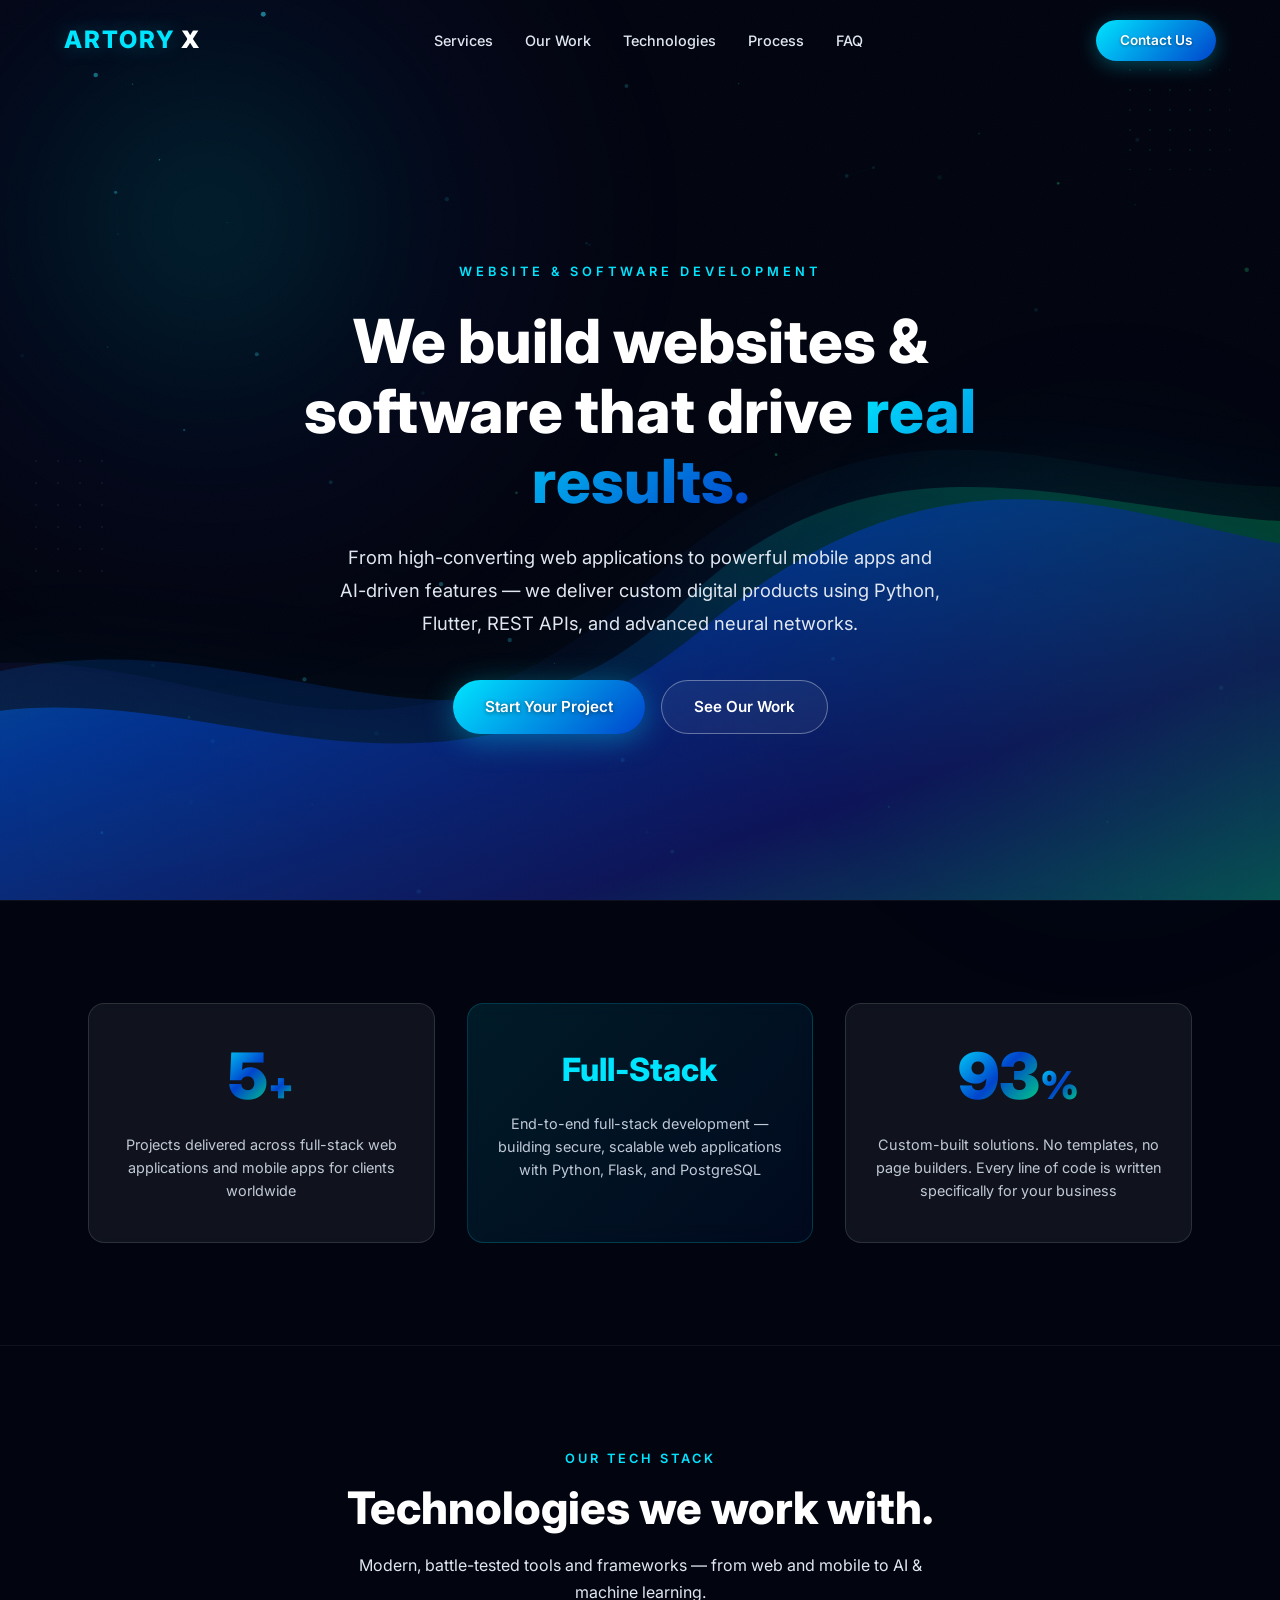
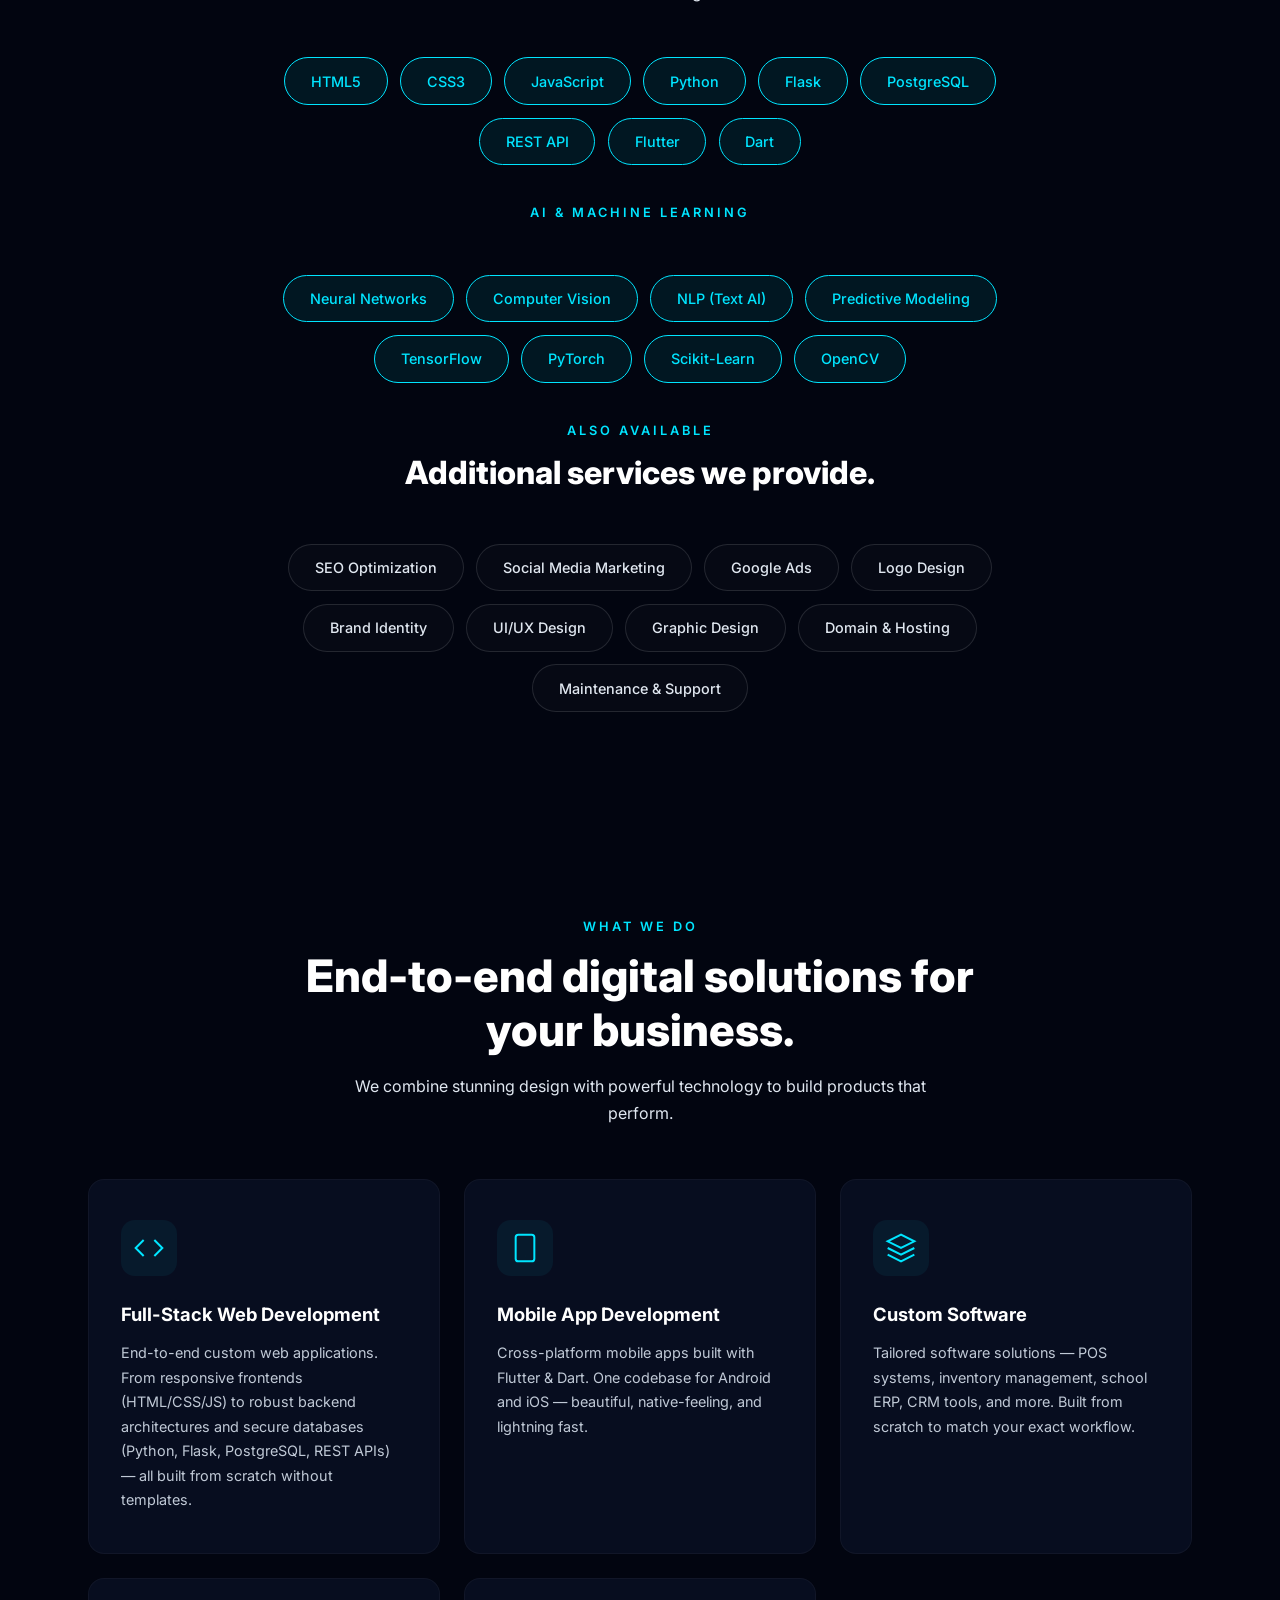
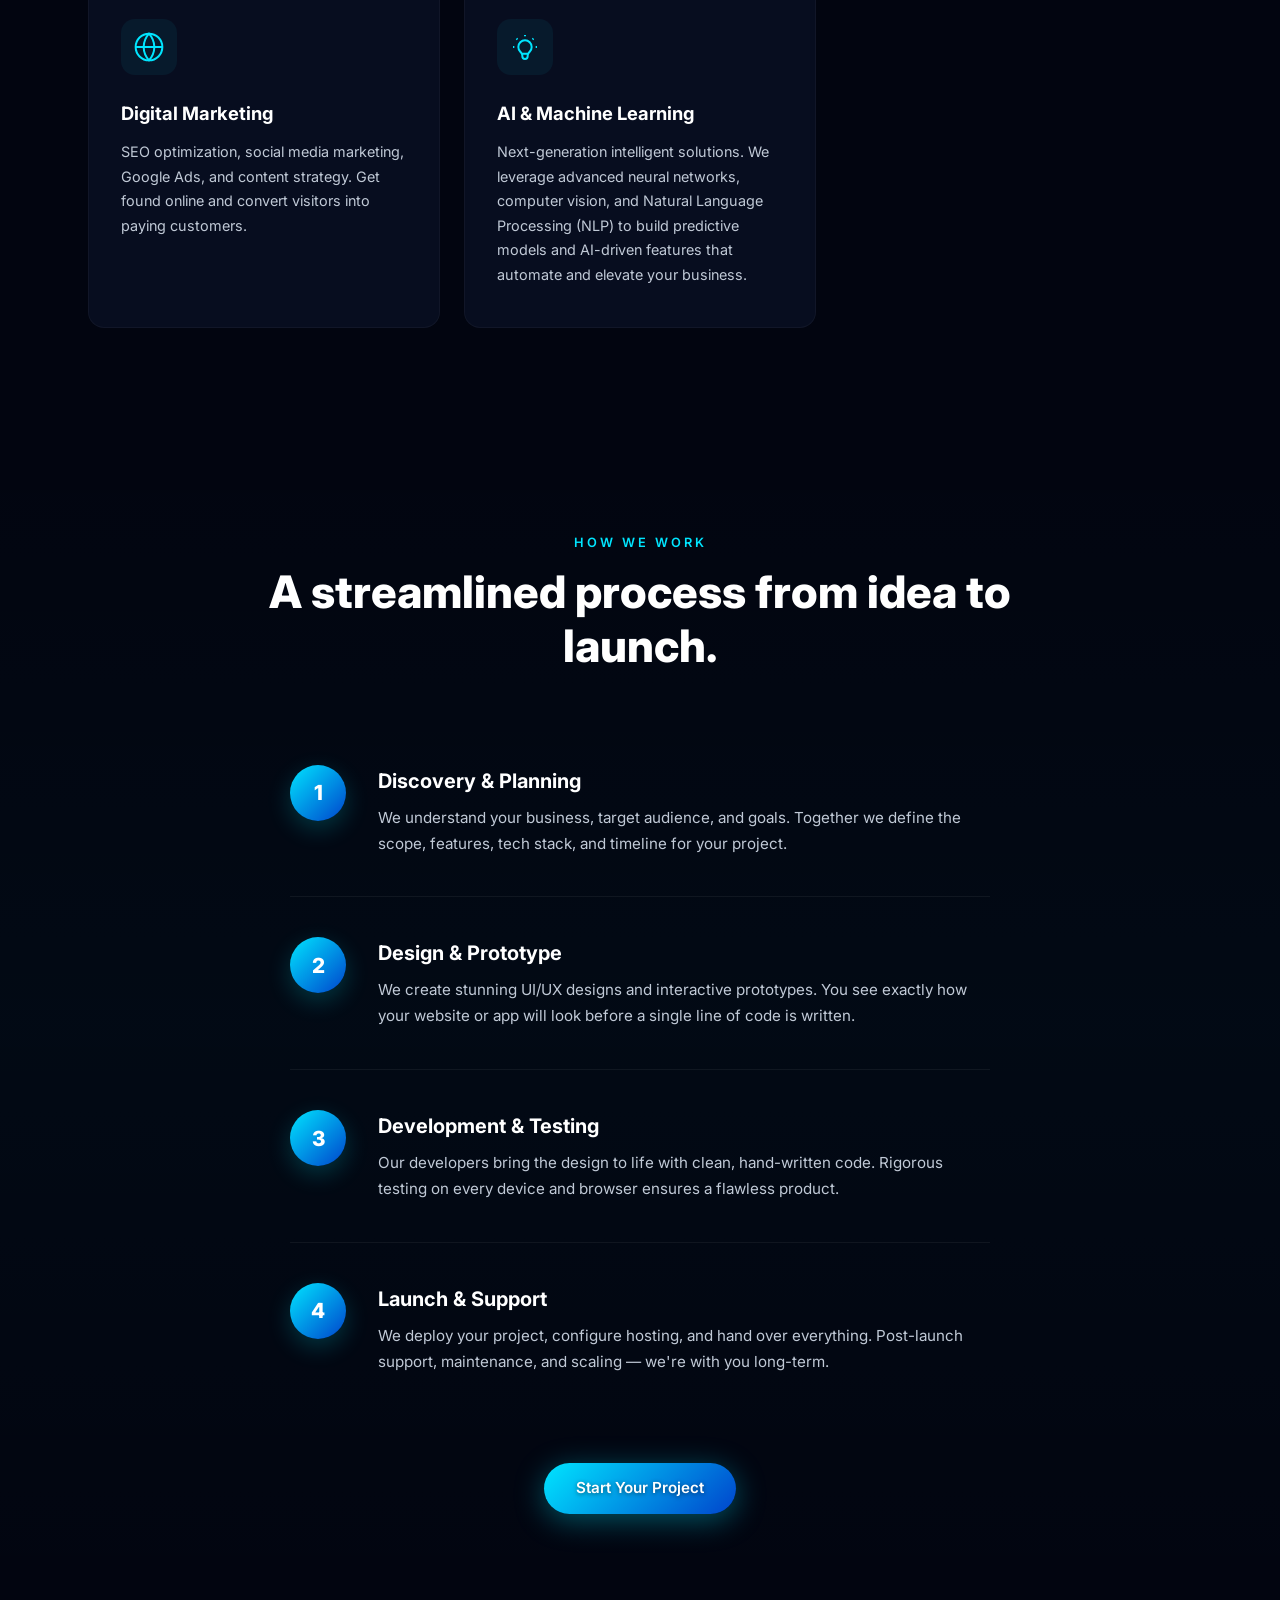
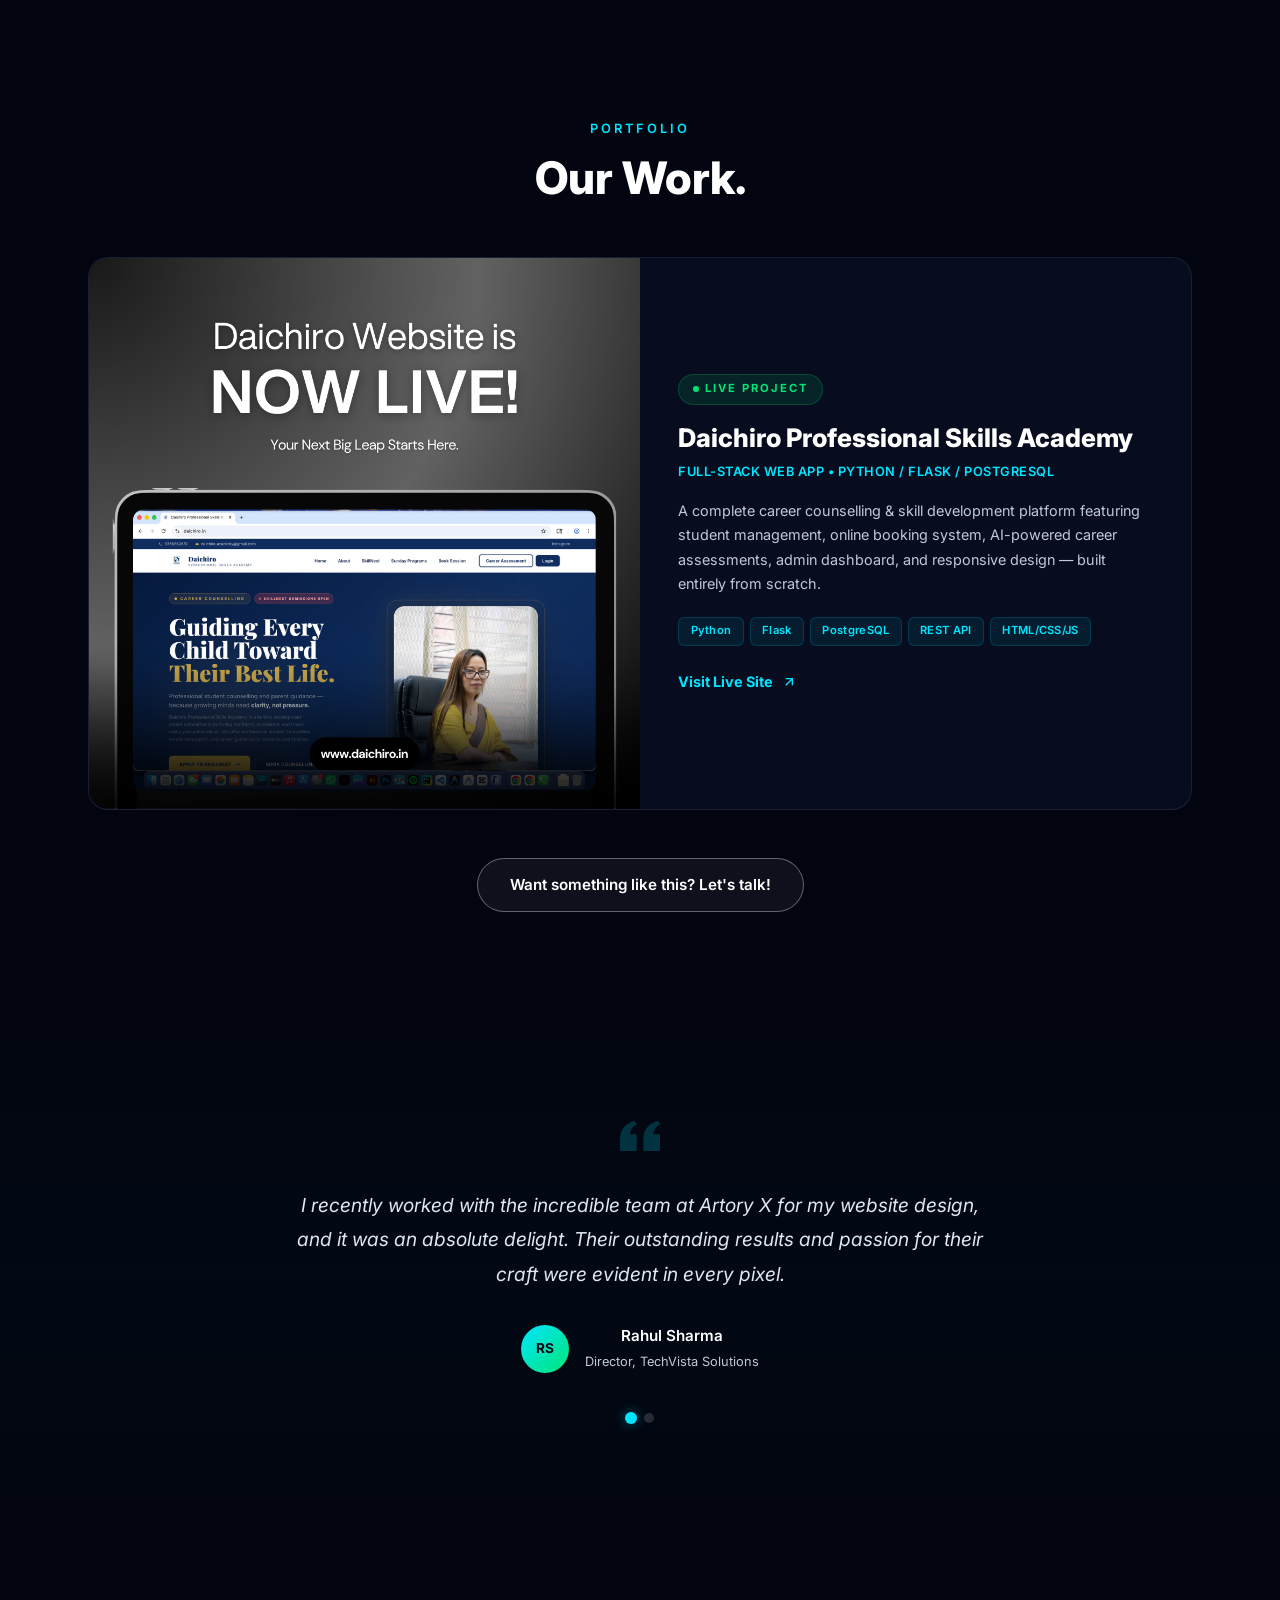
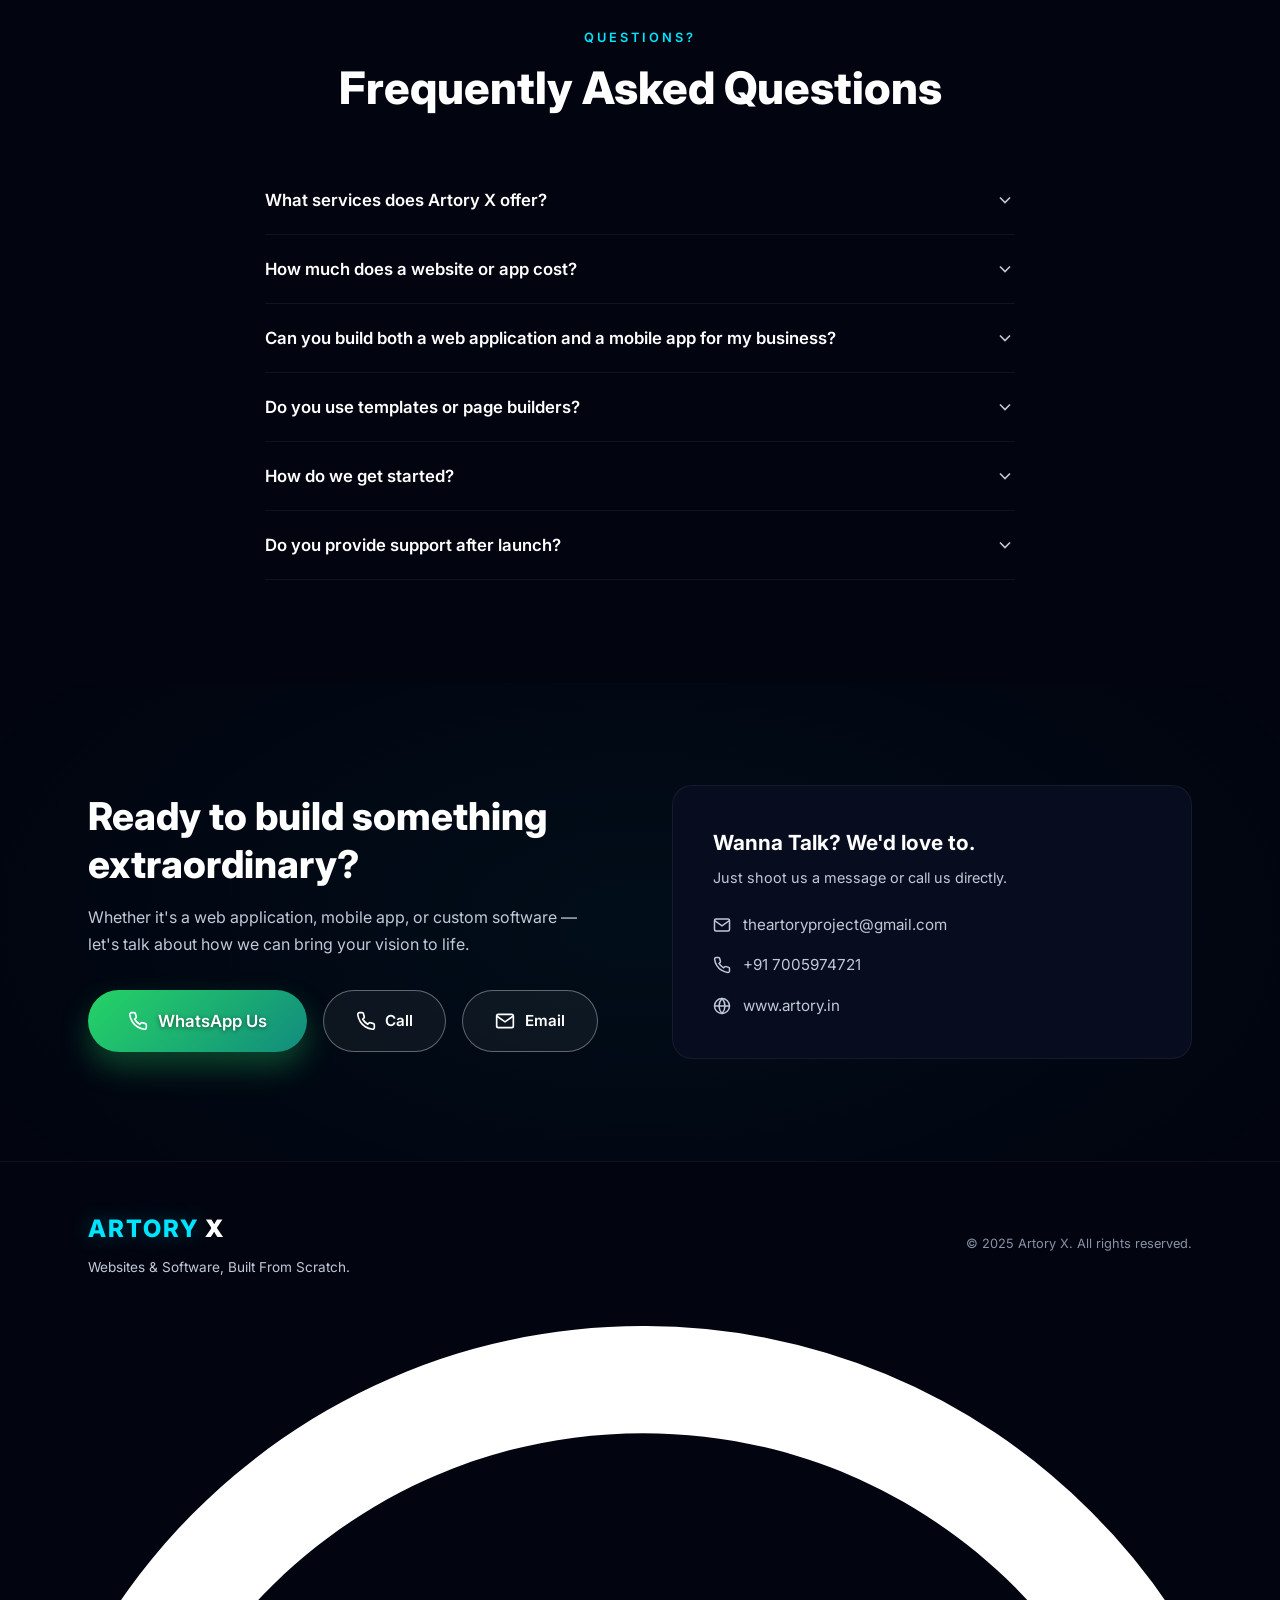
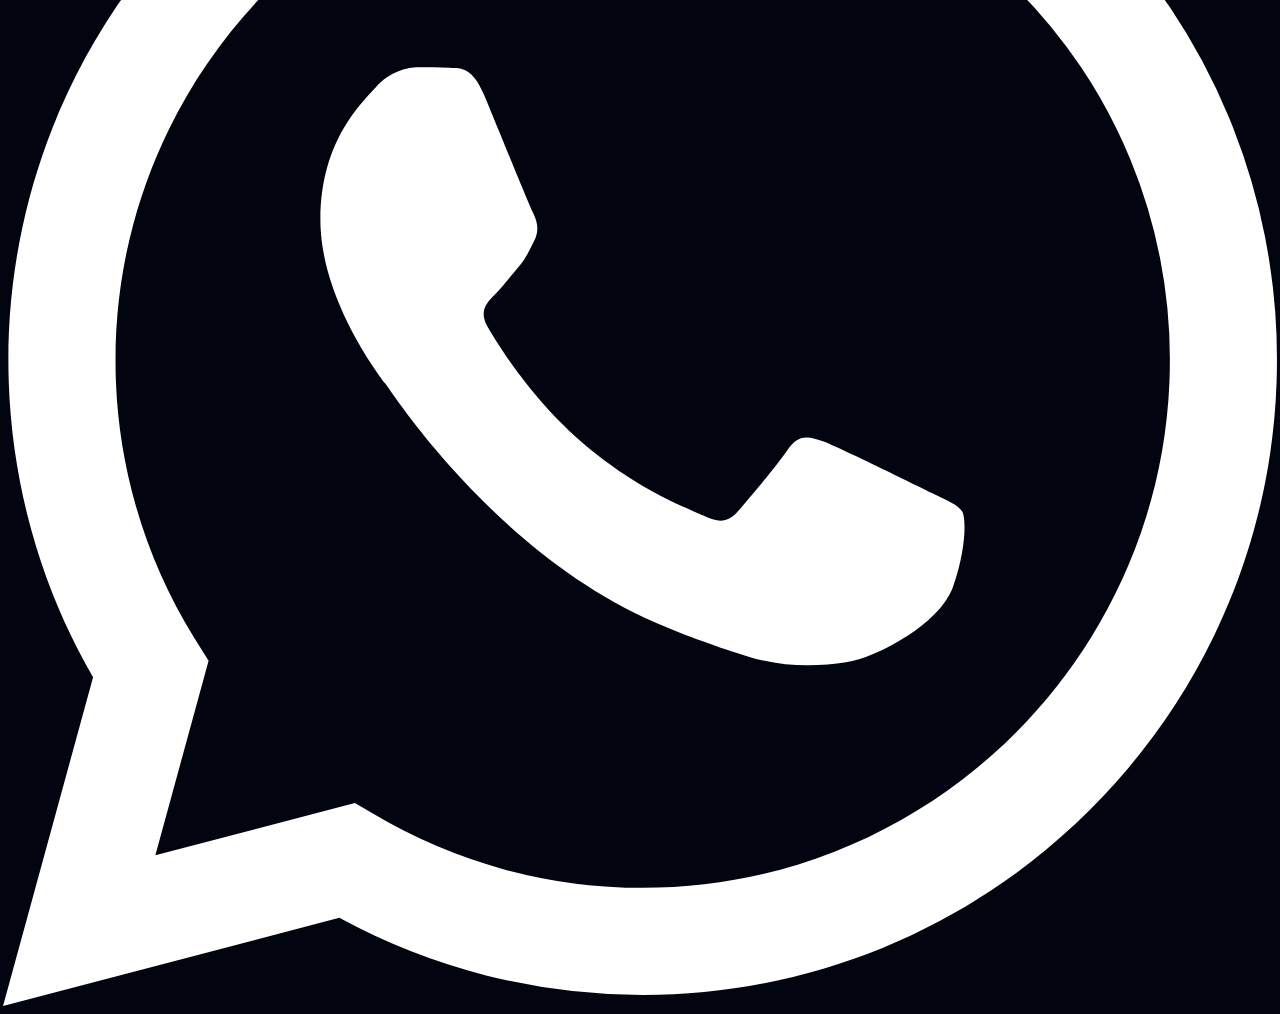
==== commit bc6411fb: "Update contact methods and add WhatsApp button" ====
--- a/index.html
+++ b/index.html
@@ -383,13 +383,17 @@
                 <h2 class="final-cta__title">Ready to build something<br>extraordinary?</h2>
                 <p class="final-cta__text">Whether it's a web application, mobile app, or custom software — let's talk about how we can bring your vision to life.</p>
                 <div class="final-cta__actions">
-                    <a href="tel:+917005974721" class="btn btn--primary btn--lg">
+                    <a href="https://wa.me/917005974721?text=Hi%20Artory%20X,%20I'm%20interested%20in%20building%20a%20project!" target="_blank" rel="noopener" class="btn btn--primary btn--lg" style="background: linear-gradient(135deg, #25D366, #128C7E); border: none; box-shadow: 0 15px 30px rgba(37, 211, 102, 0.3);">
                         <svg width="20" height="20" viewBox="0 0 24 24" fill="none" stroke="currentColor" stroke-width="2"><path d="M22 16.92v3a2 2 0 0 1-2.18 2 19.79 19.79 0 0 1-8.63-3.07 19.5 19.5 0 0 1-6-6 19.79 19.79 0 0 1-3.07-8.67A2 2 0 0 1 4.11 2h3a2 2 0 0 1 2 1.72c.127.96.361 1.903.7 2.81a2 2 0 0 1-.45 2.11L8.09 9.91a16 16 0 0 0 6 6l1.27-1.27a2 2 0 0 1 2.11-.45c.907.339 1.85.573 2.81.7A2 2 0 0 1 22 16.92z"/></svg>
-                        Call Us Now
+                        WhatsApp Us
                     </a>
-                    <a href="mailto:hello@artory.in" class="btn btn--outline">
+                    <a href="tel:+917005974721" class="btn btn--outline">
+                        <svg width="20" height="20" viewBox="0 0 24 24" fill="none" stroke="currentColor" stroke-width="2"><path d="M22 16.92v3a2 2 0 0 1-2.18 2 19.79 19.79 0 0 1-8.63-3.07 19.5 19.5 0 0 1-6-6 19.79 19.79 0 0 1-3.07-8.67A2 2 0 0 1 4.11 2h3a2 2 0 0 1 2 1.72c.127.96.361 1.903.7 2.81a2 2 0 0 1-.45 2.11L8.09 9.91a16 16 0 0 0 6 6l1.27-1.27a2 2 0 0 1 2.11-.45c.907.339 1.85.573 2.81.7A2 2 0 0 1 22 16.92z"/></svg>
+                        Call
+                    </a>
+                    <a href="mailto:theartoryproject@gmail.com" class="btn btn--outline">
                         <svg width="20" height="20" viewBox="0 0 24 24" fill="none" stroke="currentColor" stroke-width="2"><path d="M4 4h16c1.1 0 2 .9 2 2v12c0 1.1-.9 2-2 2H4c-1.1 0-2-.9-2-2V6c0-1.1.9-2 2-2z"/><polyline points="22,6 12,13 2,6"/></svg>
-                        Email Us
+                        Email
                     </a>
                 </div>
             </div>
@@ -397,9 +401,9 @@
                 <h3>Wanna Talk? We'd love to.</h3>
                 <p class="final-cta__subtitle">Just shoot us a message or call us directly.</p>
                 <div class="final-cta__links">
-                    <a href="mailto:hello@artory.in" class="final-cta__link">
+                    <a href="mailto:theartoryproject@gmail.com" class="final-cta__link">
                         <svg width="18" height="18" viewBox="0 0 24 24" fill="none" stroke="currentColor" stroke-width="2"><path d="M4 4h16c1.1 0 2 .9 2 2v12c0 1.1-.9 2-2 2H4c-1.1 0-2-.9-2-2V6c0-1.1.9-2 2-2z"/><polyline points="22,6 12,13 2,6"/></svg>
-                        hello@artory.in
+                        theartoryproject@gmail.com
                     </a>
                     <a href="tel:+917005974721" class="final-cta__link">
                         <svg width="18" height="18" viewBox="0 0 24 24" fill="none" stroke="currentColor" stroke-width="2"><path d="M22 16.92v3a2 2 0 0 1-2.18 2 19.79 19.79 0 0 1-8.63-3.07 19.5 19.5 0 0 1-6-6 19.79 19.79 0 0 1-3.07-8.67A2 2 0 0 1 4.11 2h3a2 2 0 0 1 2 1.72c.127.96.361 1.903.7 2.81a2 2 0 0 1-.45 2.11L8.09 9.91a16 16 0 0 0 6 6l1.27-1.27a2 2 0 0 1 2.11-.45c.907.339 1.85.573 2.81.7A2 2 0 0 1 22 16.92z"/></svg>
@@ -426,6 +430,11 @@
             </div>
         </div>
     </footer>
+
+    <!-- ═══ FLOATING WHATSAPP BUTTON ═══ -->
+    <a href="https://wa.me/917005974721?text=Hi%20Artory%20X,%20I'm%20interested%20in%20building%20a%20project!" target="_blank" rel="noopener" class="whatsapp-float" aria-label="Chat on WhatsApp">
+        <svg viewBox="0 0 24 24" fill="currentColor"><path d="M17.472 14.382c-.297-.149-1.758-.867-2.03-.967-.273-.099-.471-.148-.67.15-.197.297-.767.966-.94 1.164-.173.199-.347.223-.644.075-.297-.15-1.255-.463-2.39-1.475-.883-.788-1.48-1.761-1.653-2.059-.173-.297-.018-.458.13-.606.134-.133.298-.347.446-.52.149-.174.198-.298.298-.497.099-.198.05-.371-.025-.52-.075-.149-.669-1.612-.916-2.207-.242-.579-.487-.5-.669-.51-.173-.008-.371-.01-.57-.01-.198 0-.52.074-.792.372-.272.297-1.04 1.016-1.04 2.479 0 1.462 1.065 2.875 1.213 3.074.149.198 2.096 3.2 5.077 4.487.709.306 1.262.489 1.694.625.712.227 1.36.195 1.871.118.571-.085 1.758-.719 2.006-1.413.248-.694.248-1.289.173-1.413-.074-.124-.272-.198-.57-.347m-5.421 7.403h-.004a9.87 9.87 0 01-5.031-1.378l-.361-.214-3.741.982.998-3.648-.235-.374a9.86 9.86 0 01-1.51-5.26c.001-5.45 4.436-9.884 9.888-9.884 2.64 0 5.122 1.03 6.988 2.898a9.825 9.825 0 012.893 6.994c-.003 5.45-4.437 9.884-9.885 9.884m8.413-18.297A11.815 11.815 0 0012.05 0C5.495 0 .16 5.335.157 11.892c0 2.096.547 4.142 1.588 5.945L.057 24l6.305-1.654a11.882 11.882 0 005.683 1.448h.005c6.554 0 11.89-5.335 11.893-11.893a11.821 11.821 0 00-3.48-8.413Z"/></svg>
+    </a>
 
     <!-- ═══ SCRIPTS ═══ -->
     <script>
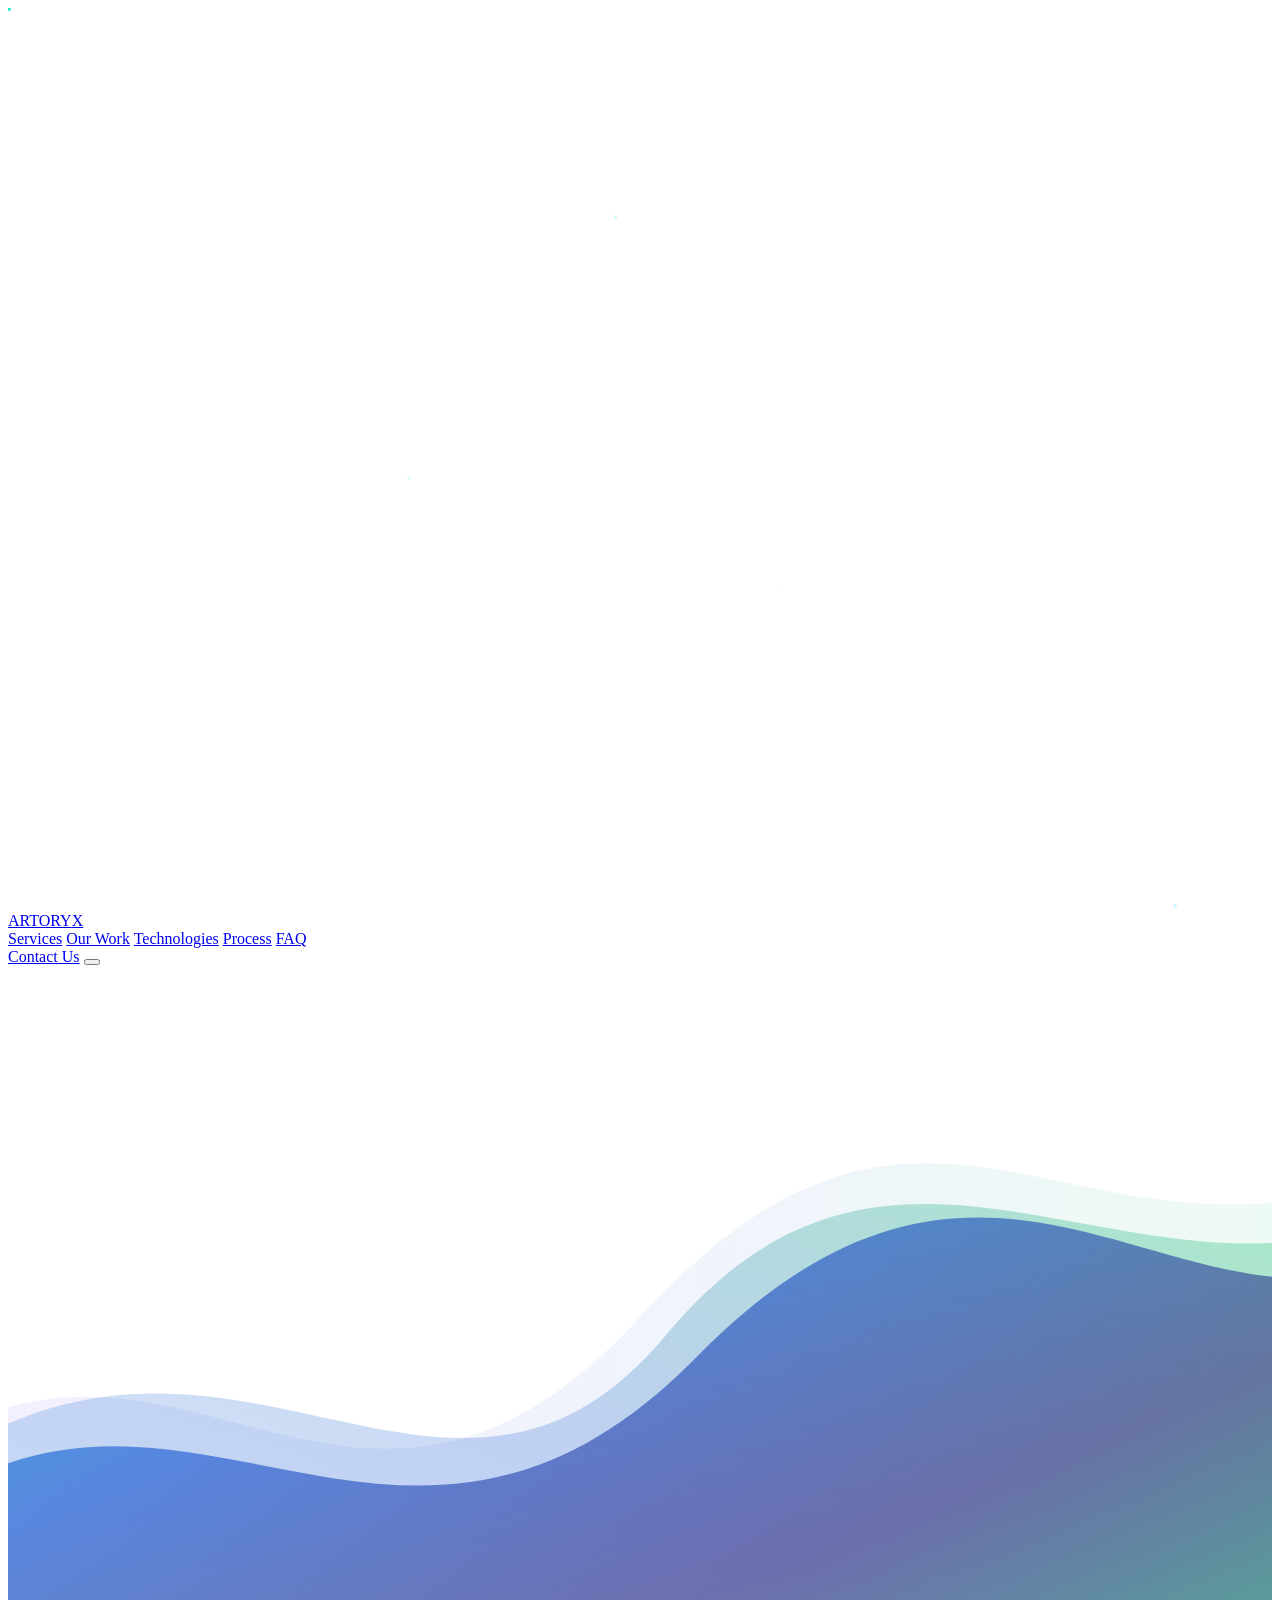
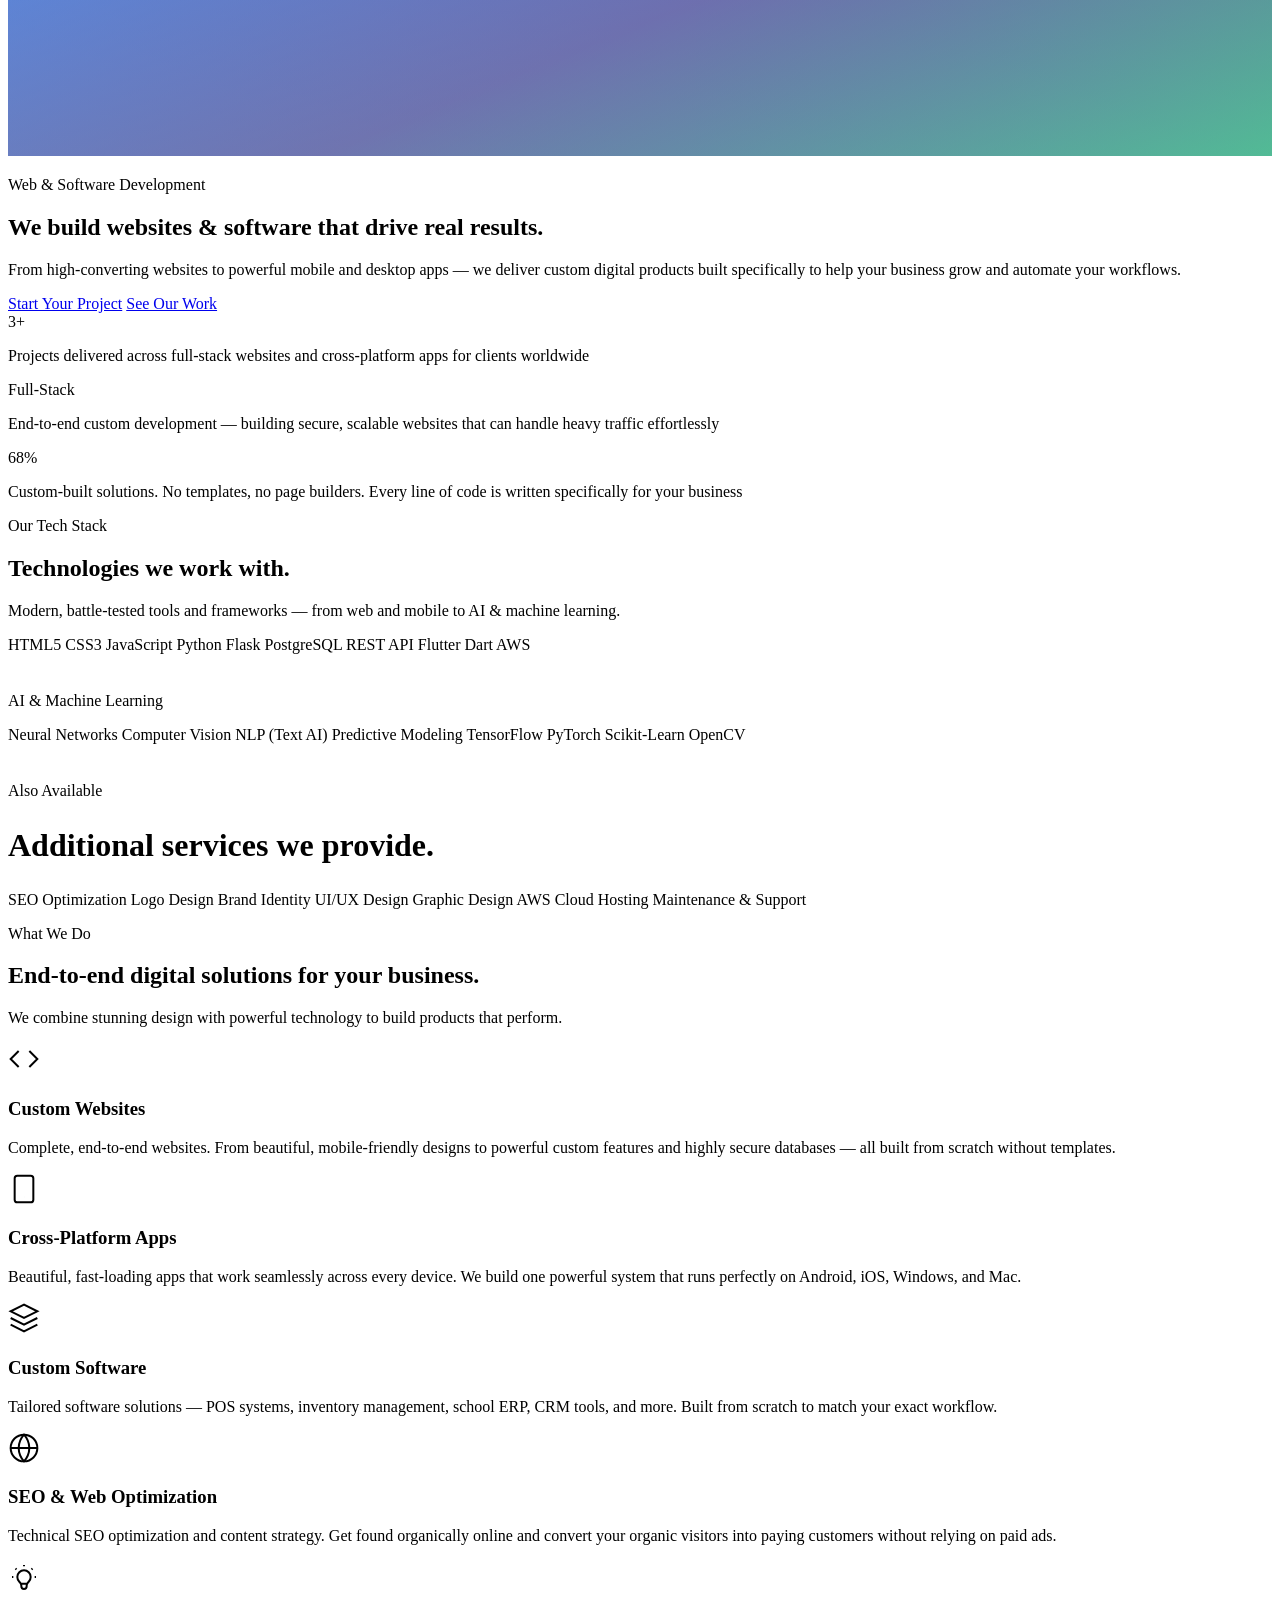
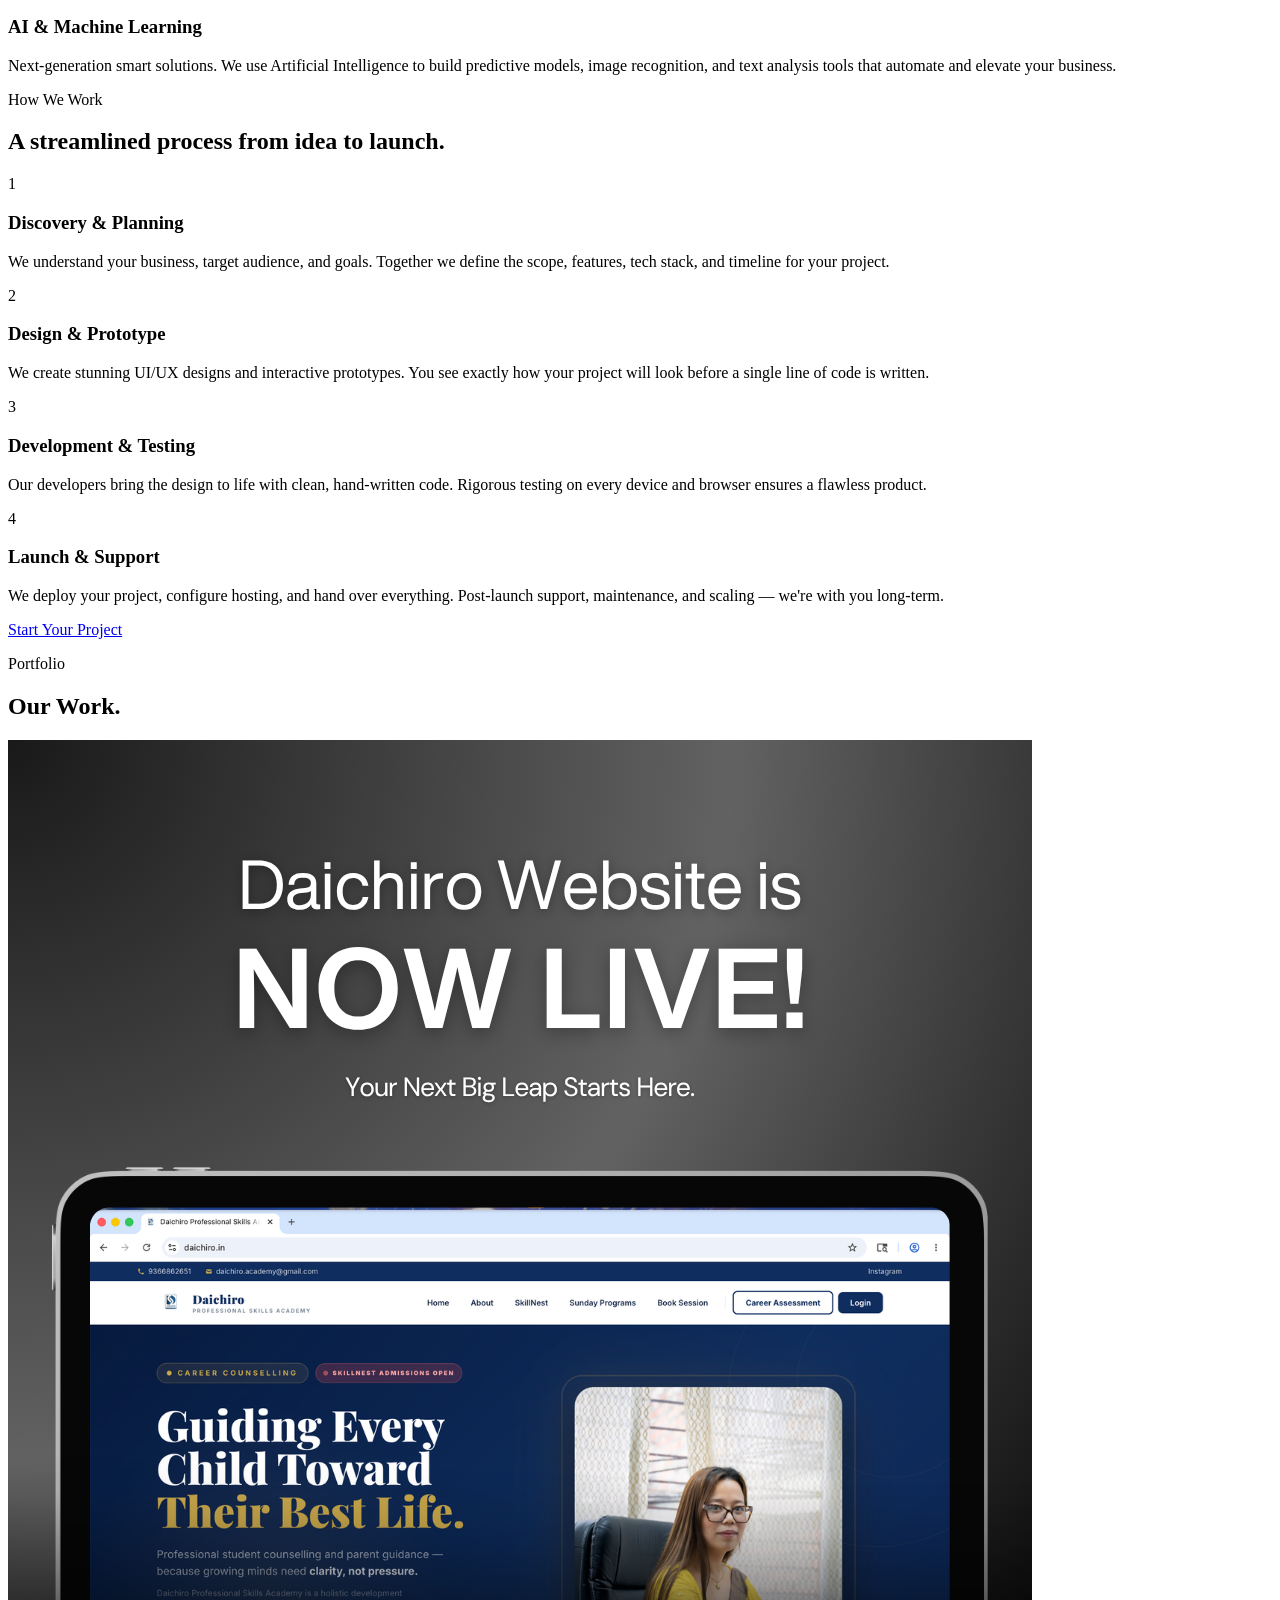
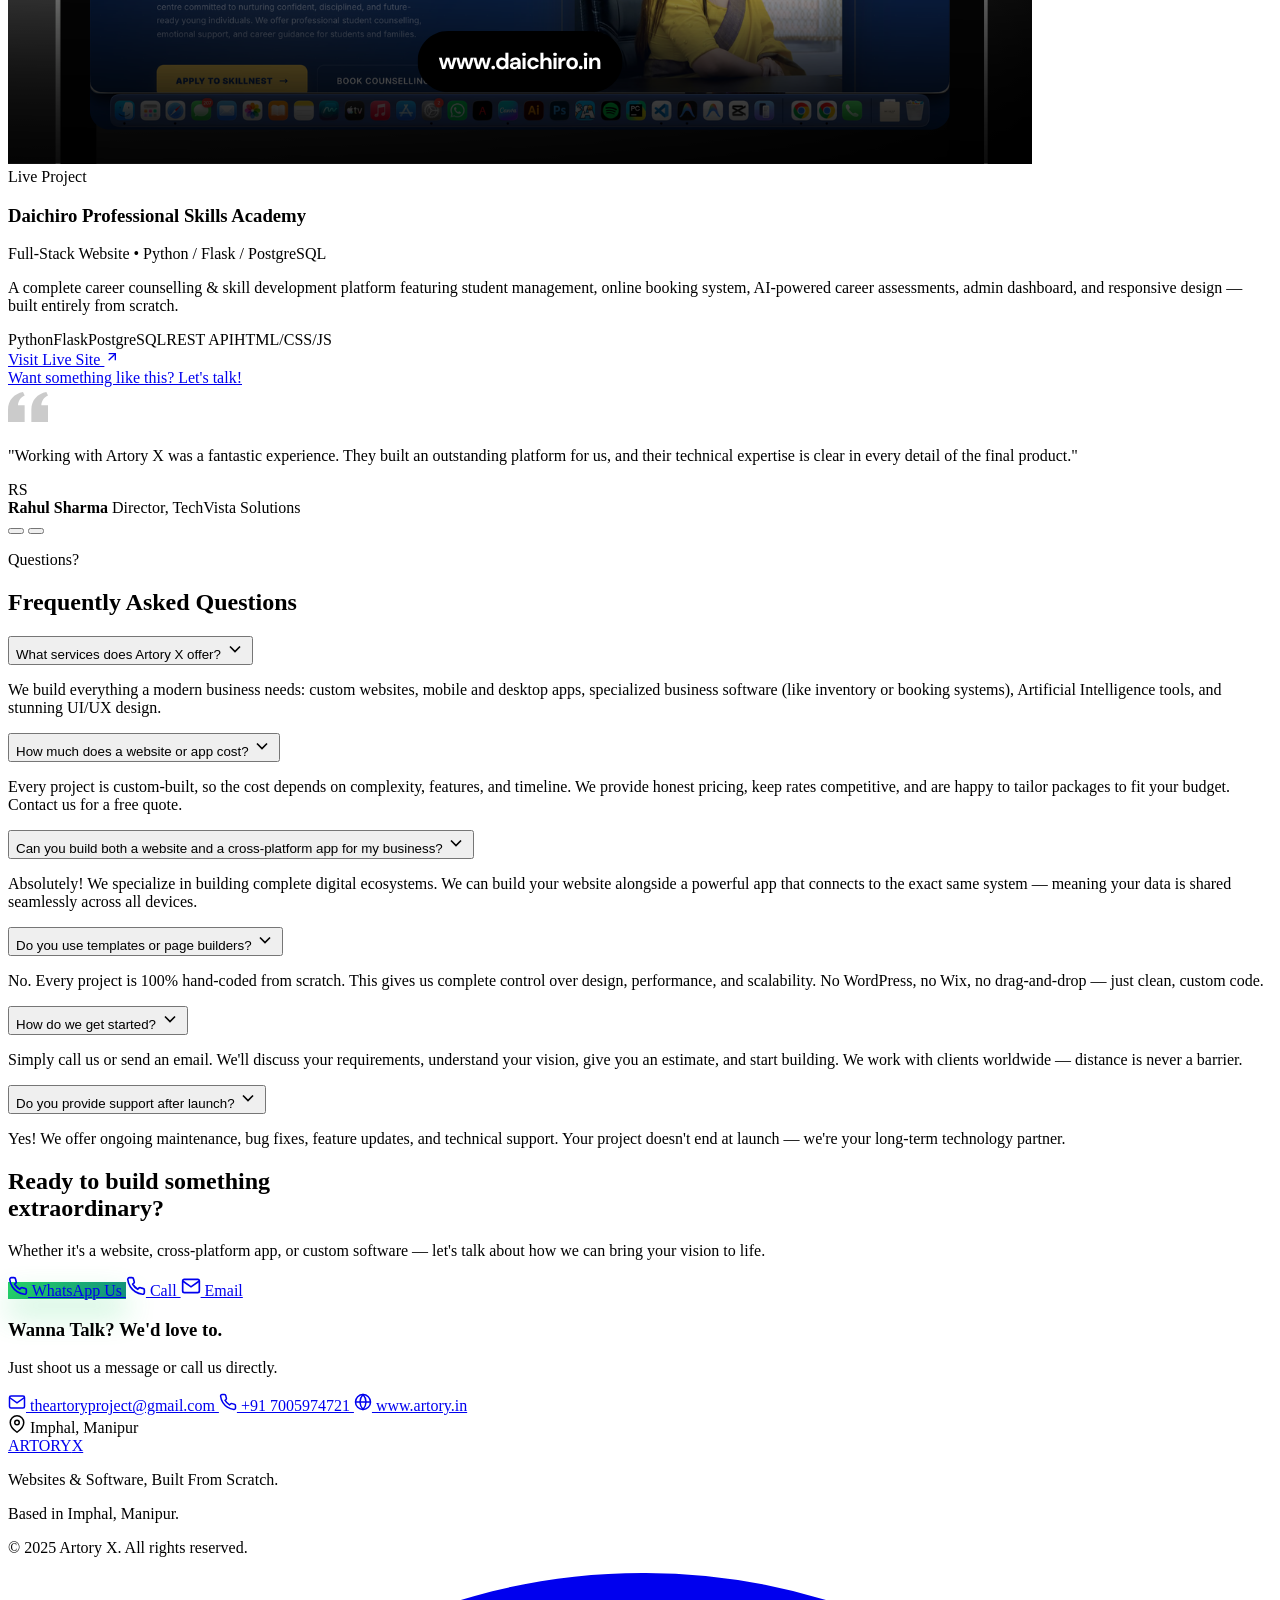
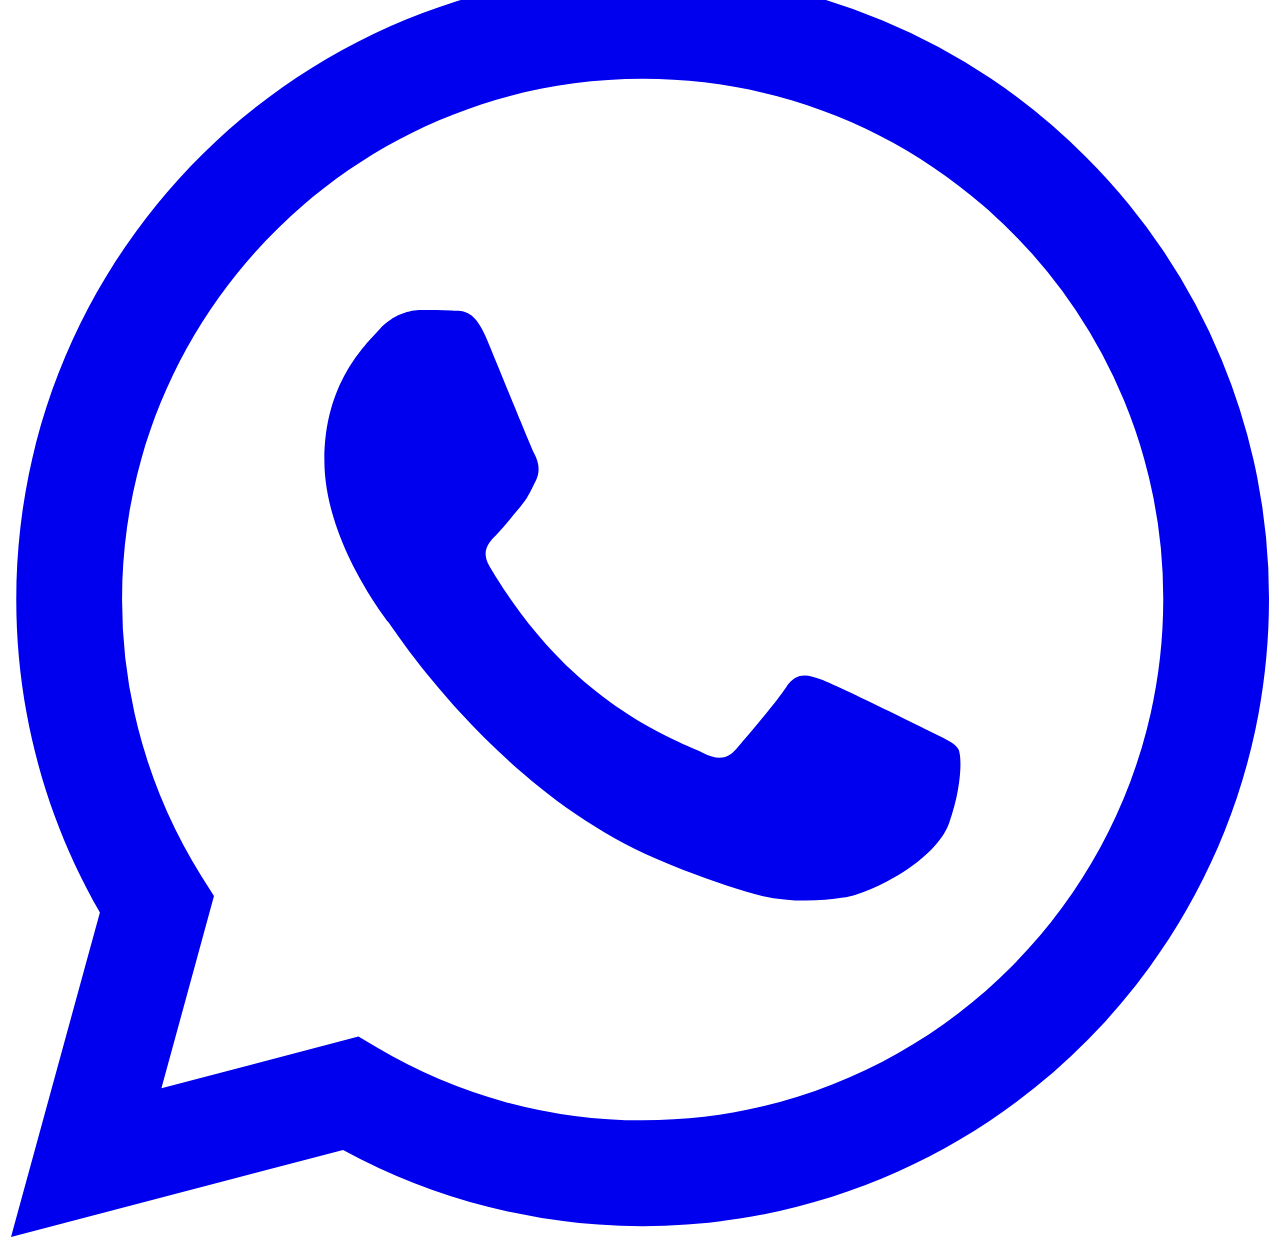
==== commit 7194dfb1: "Create index.html" ====
--- a/index.html
+++ b/index.html
@@ -3,8 +3,8 @@
 <head>
     <meta charset="UTF-8">
     <meta name="viewport" content="width=device-width, initial-scale=1.0">
-    <title>Artory X — Website Development & Software Solutions</title>
-    <meta name="description" content="Artory X builds high-performance web applications, custom software, and AI/ML solutions. Expert in HTML, CSS, JS, Python, Flask, PostgreSQL, REST API, Flutter, Neural Networks & NLP.">
+    <title>Artory X — Websites & Software Solutions</title>
+    <meta name="description" content="Artory X builds high-performance websites, custom software, and AI/ML solutions. Expert in HTML, CSS, JS, Python, Flask, PostgreSQL, REST API, Flutter, Neural Networks & NLP.">
     <link rel="preconnect" href="https://fonts.googleapis.com">
     <link rel="preconnect" href="https://fonts.gstatic.com" crossorigin>
     <link href="https://fonts.googleapis.com/css2?family=Inter:wght@300;400;500;600;700;800;900&display=swap" rel="stylesheet">
@@ -68,12 +68,12 @@
             </svg>
         </div>
         <div class="container hero__inner">
-            <p class="hero__eyebrow reveal">Website & Software Development</p>
+            <p class="hero__eyebrow reveal">Web & Software Development</p>
             <h1 class="hero__heading reveal">
                 We build websites & software that drive <span class="hero__accent">real results.</span>
             </h1>
             <p class="hero__sub reveal">
-                From high-converting web applications to powerful mobile apps and AI-driven features — we deliver custom digital products using Python, Flutter, REST APIs, and advanced neural networks.
+                From high-converting websites to powerful mobile and desktop apps — we deliver custom digital products built specifically to help your business grow and automate your workflows.
             </p>
             <div class="hero__actions reveal">
                 <a href="#contact" class="btn btn--primary">Start Your Project</a>
@@ -87,11 +87,11 @@
         <div class="container stats__grid">
             <div class="stat reveal">
                 <span class="stat__number" data-target="5">0</span><span class="stat__percent">+</span>
-                <p class="stat__text">Projects delivered across full-stack web applications and mobile apps for clients worldwide</p>
+                <p class="stat__text">Projects delivered across full-stack websites and cross-platform apps for clients worldwide</p>
             </div>
             <div class="stat stat--highlight reveal">
                 <span class="stat__label">Full-Stack</span>
-                <p class="stat__text">End-to-end full-stack development — building secure, scalable web applications with Python, Flask, and PostgreSQL</p>
+                <p class="stat__text">End-to-end custom development — building secure, scalable websites that can handle heavy traffic effortlessly</p>
             </div>
             <div class="stat reveal">
                 <span class="stat__number" data-target="100">0</span><span class="stat__percent">%</span>
@@ -118,6 +118,7 @@
                 <span class="addon-pill addon-pill--accent">REST API</span>
                 <span class="addon-pill addon-pill--accent">Flutter</span>
                 <span class="addon-pill addon-pill--accent">Dart</span>
+                <span class="addon-pill addon-pill--accent">AWS</span>
             </div>
             <div class="section-header reveal" style="margin-top: clamp(1.5rem, 3vw, 2.5rem);">
                 <p class="section-header__eyebrow">AI & Machine Learning</p>
@@ -138,13 +139,11 @@
             </div>
             <div class="addons__grid reveal">
                 <span class="addon-pill">SEO Optimization</span>
-                <span class="addon-pill">Social Media Marketing</span>
-                <span class="addon-pill">Google Ads</span>
                 <span class="addon-pill">Logo Design</span>
                 <span class="addon-pill">Brand Identity</span>
                 <span class="addon-pill">UI/UX Design</span>
                 <span class="addon-pill">Graphic Design</span>
-                <span class="addon-pill">Domain & Hosting</span>
+                <span class="addon-pill">AWS Cloud Hosting</span>
                 <span class="addon-pill">Maintenance & Support</span>
             </div>
         </div>
@@ -163,15 +162,15 @@
                     <div class="service-card__icon">
                         <svg width="32" height="32" viewBox="0 0 24 24" fill="none" stroke="currentColor" stroke-width="1.5"><polyline points="16 18 22 12 16 6"/><polyline points="8 6 2 12 8 18"/></svg>
                     </div>
-                    <h3 class="service-card__title">Full-Stack Web Development</h3>
-                    <p class="service-card__text">End-to-end custom web applications. From responsive frontends (HTML/CSS/JS) to robust backend architectures and secure databases (Python, Flask, PostgreSQL, REST APIs) — all built from scratch without templates.</p>
+                    <h3 class="service-card__title">Custom Websites</h3>
+                    <p class="service-card__text">Complete, end-to-end websites. From beautiful, mobile-friendly designs to powerful custom features and highly secure databases — all built from scratch without templates.</p>
                 </div>
                 <div class="service-card reveal">
                     <div class="service-card__icon">
                         <svg width="32" height="32" viewBox="0 0 24 24" fill="none" stroke="currentColor" stroke-width="1.5"><rect x="5" y="2" width="14" height="20" rx="2" ry="2"/><line x1="12" y1="18" x2="12.01" y2="18"/></svg>
                     </div>
-                    <h3 class="service-card__title">Mobile App Development</h3>
-                    <p class="service-card__text">Cross-platform mobile apps built with Flutter & Dart. One codebase for Android and iOS — beautiful, native-feeling, and lightning fast.</p>
+                    <h3 class="service-card__title">Cross-Platform Apps</h3>
+                    <p class="service-card__text">Beautiful, fast-loading apps that work seamlessly across every device. We build one powerful system that runs perfectly on Android, iOS, Windows, and Mac.</p>
                 </div>
                 <div class="service-card reveal">
                     <div class="service-card__icon">
@@ -184,15 +183,15 @@
                     <div class="service-card__icon">
                         <svg width="32" height="32" viewBox="0 0 24 24" fill="none" stroke="currentColor" stroke-width="1.5"><circle cx="12" cy="12" r="10"/><line x1="2" y1="12" x2="22" y2="12"/><path d="M12 2a15.3 15.3 0 0 1 4 10 15.3 15.3 0 0 1-4 10 15.3 15.3 0 0 1-4-10 15.3 15.3 0 0 1 4-10z"/></svg>
                     </div>
-                    <h3 class="service-card__title">Digital Marketing</h3>
-                    <p class="service-card__text">SEO optimization, social media marketing, Google Ads, and content strategy. Get found online and convert visitors into paying customers.</p>
+                    <h3 class="service-card__title">SEO & Web Optimization</h3>
+                    <p class="service-card__text">Technical SEO optimization and content strategy. Get found organically online and convert your organic visitors into paying customers without relying on paid ads.</p>
                 </div>
                 <div class="service-card reveal">
                     <div class="service-card__icon">
                         <svg width="32" height="32" viewBox="0 0 24 24" fill="none" stroke="currentColor" stroke-width="1.5"><path d="M9.663 17h4.673M12 3v1m6.364 1.636l-.707.707M21 12h-1M4 12H3m3.343-5.657l-.707-.707m2.828 9.9a5 5 0 117.072 0l-.548.547A3.374 3.374 0 0014 18.469V19a2 2 0 11-4 0v-.531c0-.895-.356-1.754-.988-2.386l-.548-.547z"/></svg>
                     </div>
                     <h3 class="service-card__title">AI & Machine Learning</h3>
-                    <p class="service-card__text">Next-generation intelligent solutions. We leverage advanced neural networks, computer vision, and Natural Language Processing (NLP) to build predictive models and AI-driven features that automate and elevate your business.</p>
+                    <p class="service-card__text">Next-generation smart solutions. We use Artificial Intelligence to build predictive models, image recognition, and text analysis tools that automate and elevate your business.</p>
                 </div>
             </div>
         </div>
@@ -217,7 +216,7 @@
                     <div class="process-step__num">2</div>
                     <div class="process-step__content">
                         <h3 class="process-step__title">Design & Prototype</h3>
-                        <p class="process-step__text">We create stunning UI/UX designs and interactive prototypes. You see exactly how your website or app will look before a single line of code is written.</p>
+                        <p class="process-step__text">We create stunning UI/UX designs and interactive prototypes. You see exactly how your project will look before a single line of code is written.</p>
                     </div>
                 </div>
                 <div class="process-step reveal">
@@ -255,7 +254,7 @@
                 <div class="work-showcase__info">
                     <span class="work-showcase__badge">Live Project</span>
                     <h3 class="work-showcase__name">Daichiro Professional Skills Academy</h3>
-                    <span class="work-showcase__tag">Full-Stack Web App • Python / Flask / PostgreSQL</span>
+                    <span class="work-showcase__tag">Full-Stack Website • Python / Flask / PostgreSQL</span>
                     <p class="work-showcase__desc">A complete career counselling & skill development platform featuring student management, online booking system, AI-powered career assessments, admin dashboard, and responsive design — built entirely from scratch.</p>
                     <div class="work-showcase__tech">
                         <span>Python</span><span>Flask</span><span>PostgreSQL</span><span>REST API</span><span>HTML/CSS/JS</span>
@@ -280,7 +279,7 @@
                     <div class="testimonial__quote">
                         <svg width="40" height="40" viewBox="0 0 24 24" fill="currentColor" opacity="0.2"><path d="M14.017 21v-7.391c0-5.704 3.731-9.57 8.983-10.609l.995 2.151c-2.432.917-3.995 3.638-3.995 5.849h4v10h-9.983zm-14.017 0v-7.391c0-5.704 3.748-9.57 9-10.609l.996 2.151c-2.433.917-3.996 3.638-3.996 5.849h3.983v10h-9.983z"/></svg>
                     </div>
-                    <p class="testimonial__text">I recently worked with the incredible team at Artory X for my website design, and it was an absolute delight. Their outstanding results and passion for their craft were evident in every pixel.</p>
+                    <p class="testimonial__text">"Working with Artory X was a fantastic experience. They built an outstanding platform for us, and their technical expertise is clear in every detail of the final product."</p>
                     <div class="testimonial__author">
                         <div class="testimonial__avatar">RS</div>
                         <div>
@@ -293,7 +292,7 @@
                     <div class="testimonial__quote">
                         <svg width="40" height="40" viewBox="0 0 24 24" fill="currentColor" opacity="0.2"><path d="M14.017 21v-7.391c0-5.704 3.731-9.57 8.983-10.609l.995 2.151c-2.432.917-3.995 3.638-3.995 5.849h4v10h-9.983zm-14.017 0v-7.391c0-5.704 3.748-9.57 9-10.609l.996 2.151c-2.433.917-3.996 3.638-3.996 5.849h3.983v10h-9.983z"/></svg>
                     </div>
-                    <p class="testimonial__text">I am particularly pleased with the design of the website, which I would rate as ⭐⭐⭐⭐⭐. Their inclusion of additional elements even beyond the initial scope has significantly enhanced the website's appeal.</p>
+                    <p class="testimonial__text">"We are incredibly pleased with the final result. The team exceeded our expectations and proactively added valuable features that went beyond our initial requirements. A five-star experience."</p>
                     <div class="testimonial__author">
                         <div class="testimonial__avatar">AP</div>
                         <div>
@@ -324,7 +323,7 @@
                         <svg class="faq-item__chevron" width="20" height="20" viewBox="0 0 24 24" fill="none" stroke="currentColor" stroke-width="2"><polyline points="6 9 12 15 18 9"/></svg>
                     </button>
                     <div class="faq-item__a">
-                        <p>We offer full-stack web development (HTML, CSS, JS, Python, Flask, PostgreSQL), mobile app development (Flutter & Dart), AI & machine learning solutions (neural networks, computer vision, predictive modeling, NLP), custom software, UI/UX design, and digital marketing.</p>
+                        <p>We build everything a modern business needs: custom websites, mobile and desktop apps, specialized business software (like inventory or booking systems), Artificial Intelligence tools, and stunning UI/UX design.</p>
                     </div>
                 </div>
                 <div class="faq-item reveal">
@@ -338,11 +337,11 @@
                 </div>
                 <div class="faq-item reveal">
                     <button class="faq-item__q" aria-expanded="false">
-                        <span>Can you build both a web application and a mobile app for my business?</span>
+                        <span>Can you build both a website and a cross-platform app for my business?</span>
                         <svg class="faq-item__chevron" width="20" height="20" viewBox="0 0 24 24" fill="none" stroke="currentColor" stroke-width="2"><polyline points="6 9 12 15 18 9"/></svg>
                     </button>
                     <div class="faq-item__a">
-                        <p>Absolutely! We specialize in building complete digital ecosystems. We can build your full-stack web application with a unified REST API, then create a Flutter mobile app that connects to the same system — sharing data seamlessly across all platforms.</p>
+                        <p>Absolutely! We specialize in building complete digital ecosystems. We can build your website alongside a powerful app that connects to the exact same system — meaning your data is shared seamlessly across all devices.</p>
                     </div>
                 </div>
                 <div class="faq-item reveal">
@@ -381,7 +380,7 @@
         <div class="container final-cta__inner">
             <div class="final-cta__content reveal">
                 <h2 class="final-cta__title">Ready to build something<br>extraordinary?</h2>
-                <p class="final-cta__text">Whether it's a web application, mobile app, or custom software — let's talk about how we can bring your vision to life.</p>
+                <p class="final-cta__text">Whether it's a website, cross-platform app, or custom software — let's talk about how we can bring your vision to life.</p>
                 <div class="final-cta__actions">
                     <a href="https://wa.me/917005974721?text=Hi%20Artory%20X,%20I'm%20interested%20in%20building%20a%20project!" target="_blank" rel="noopener" class="btn btn--primary btn--lg" style="background: linear-gradient(135deg, #25D366, #128C7E); border: none; box-shadow: 0 15px 30px rgba(37, 211, 102, 0.3);">
                         <svg width="20" height="20" viewBox="0 0 24 24" fill="none" stroke="currentColor" stroke-width="2"><path d="M22 16.92v3a2 2 0 0 1-2.18 2 19.79 19.79 0 0 1-8.63-3.07 19.5 19.5 0 0 1-6-6 19.79 19.79 0 0 1-3.07-8.67A2 2 0 0 1 4.11 2h3a2 2 0 0 1 2 1.72c.127.96.361 1.903.7 2.81a2 2 0 0 1-.45 2.11L8.09 9.91a16 16 0 0 0 6 6l1.27-1.27a2 2 0 0 1 2.11-.45c.907.339 1.85.573 2.81.7A2 2 0 0 1 22 16.92z"/></svg>
@@ -413,6 +412,10 @@
                         <svg width="18" height="18" viewBox="0 0 24 24" fill="none" stroke="currentColor" stroke-width="2"><circle cx="12" cy="12" r="10"/><path d="M2 12h20"/><path d="M12 2a15.3 15.3 0 0 1 4 10 15.3 15.3 0 0 1-4 10 15.3 15.3 0 0 1-4-10 15.3 15.3 0 0 1 4-10z"/></svg>
                         www.artory.in
                     </a>
+                    <div class="final-cta__link" style="cursor: default;">
+                        <svg width="18" height="18" viewBox="0 0 24 24" fill="none" stroke="currentColor" stroke-width="2"><path d="M21 10c0 7-9 13-9 13s-9-6-9-13a9 9 0 0 1 18 0z"/><circle cx="12" cy="10" r="3"/></svg>
+                        Imphal, Manipur
+                    </div>
                 </div>
             </div>
         </div>
@@ -426,6 +429,7 @@
                 <p class="site-footer__tagline">Websites & Software, Built From Scratch.</p>
             </div>
             <div class="site-footer__copy">
+                <p>Based in Imphal, Manipur.</p>
                 <p>© 2025 Artory X. All rights reserved.</p>
             </div>
         </div>
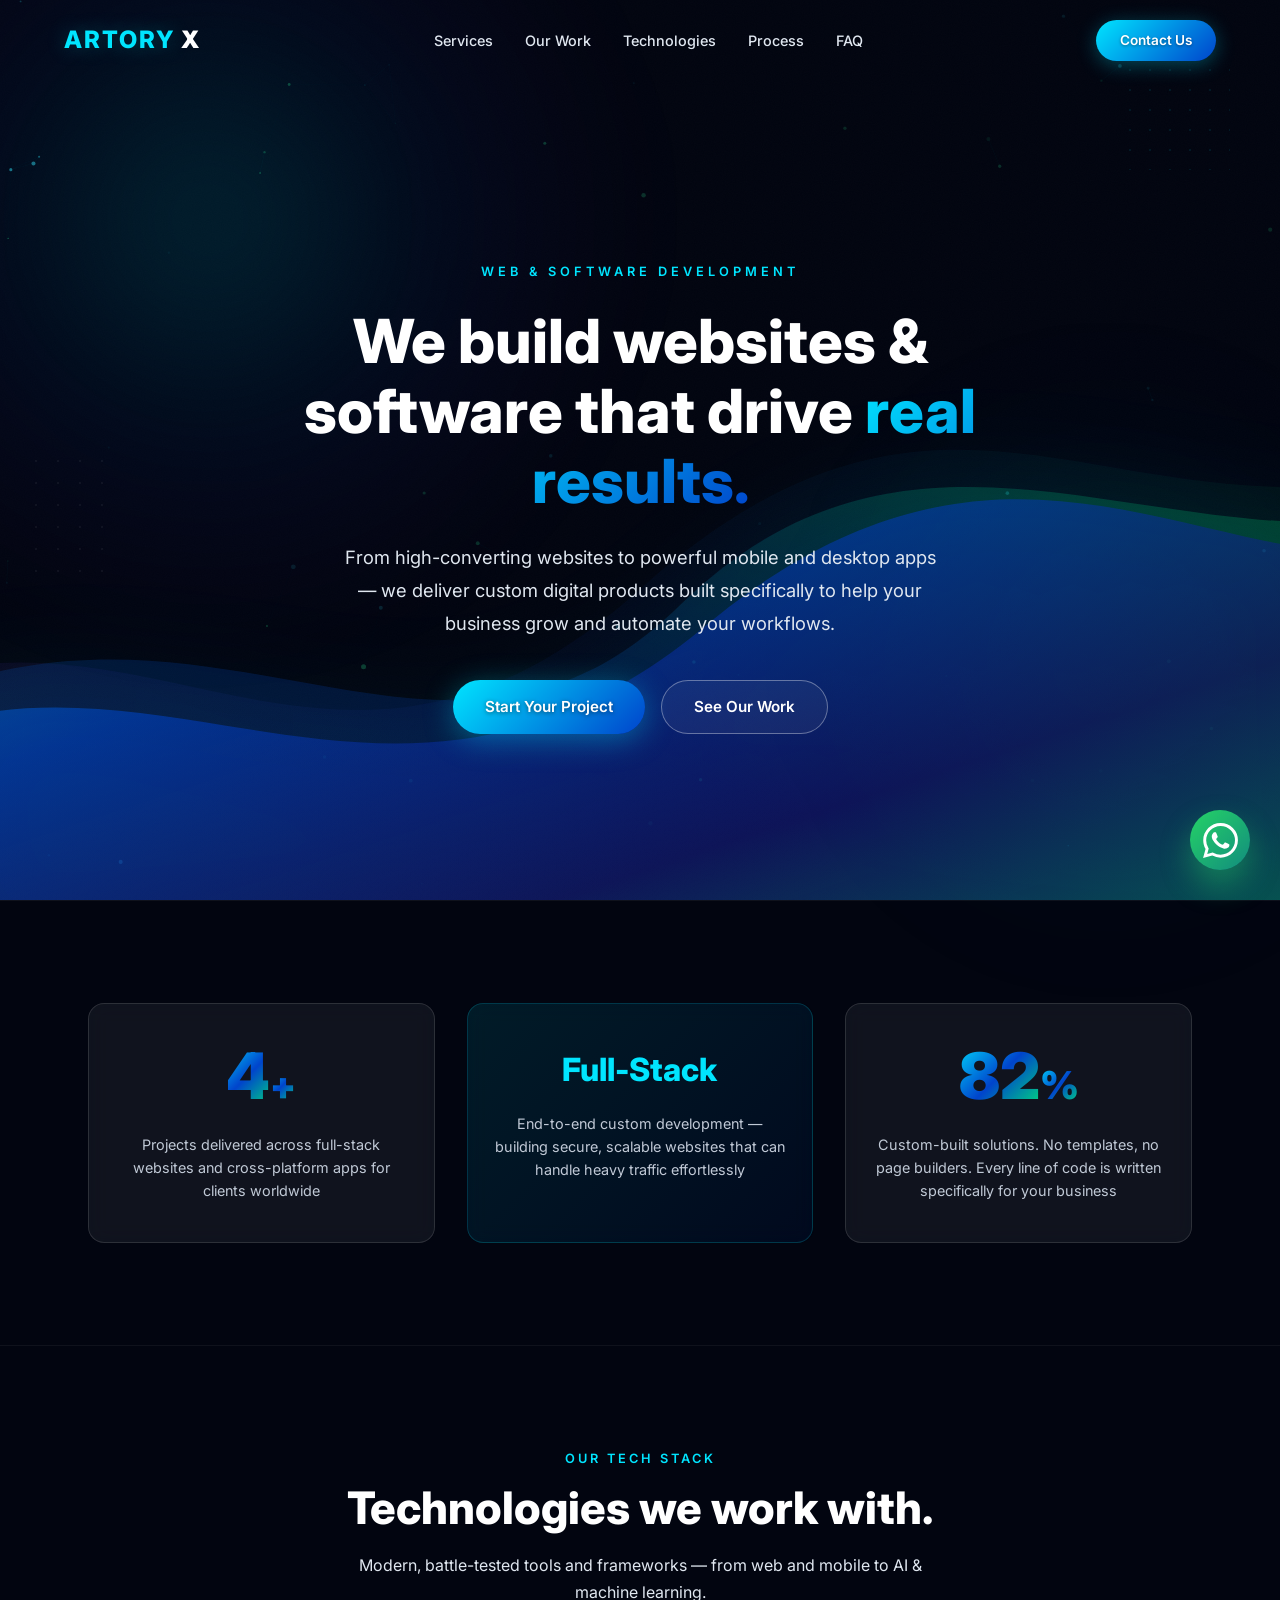
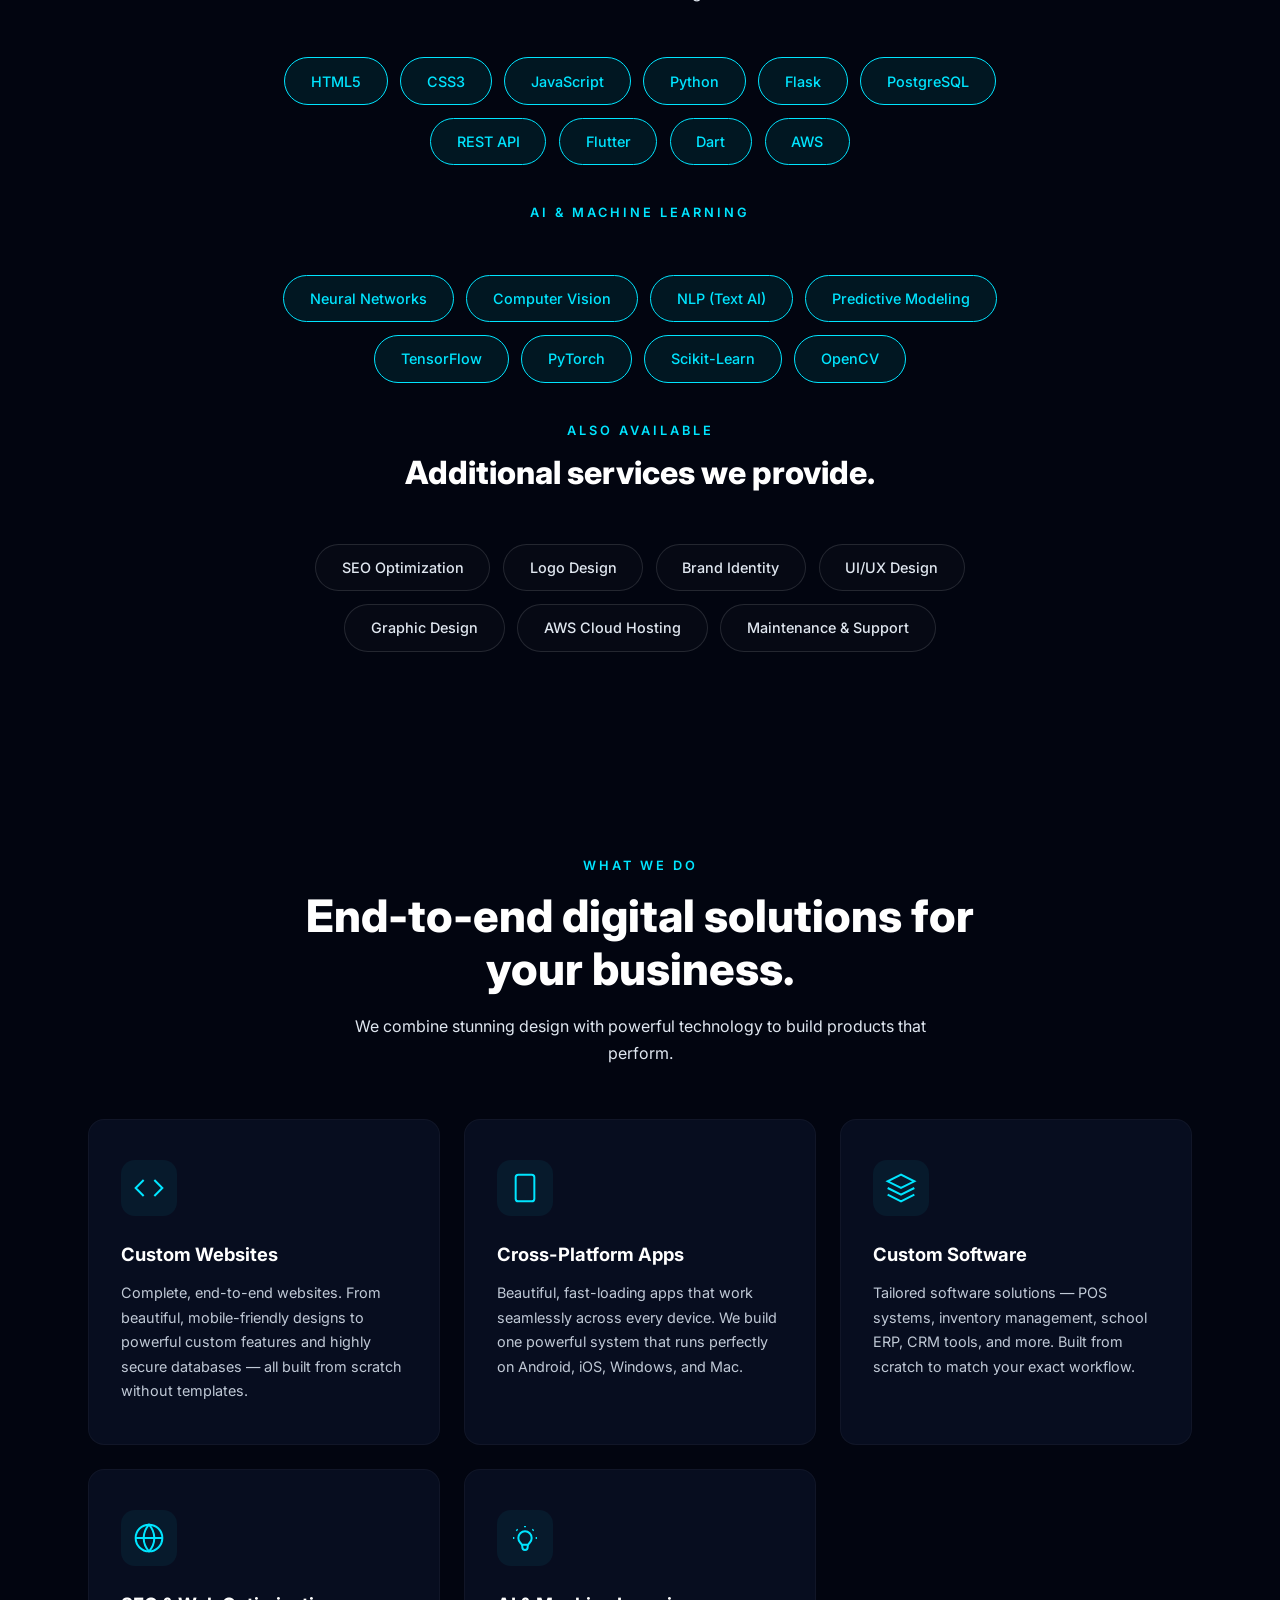
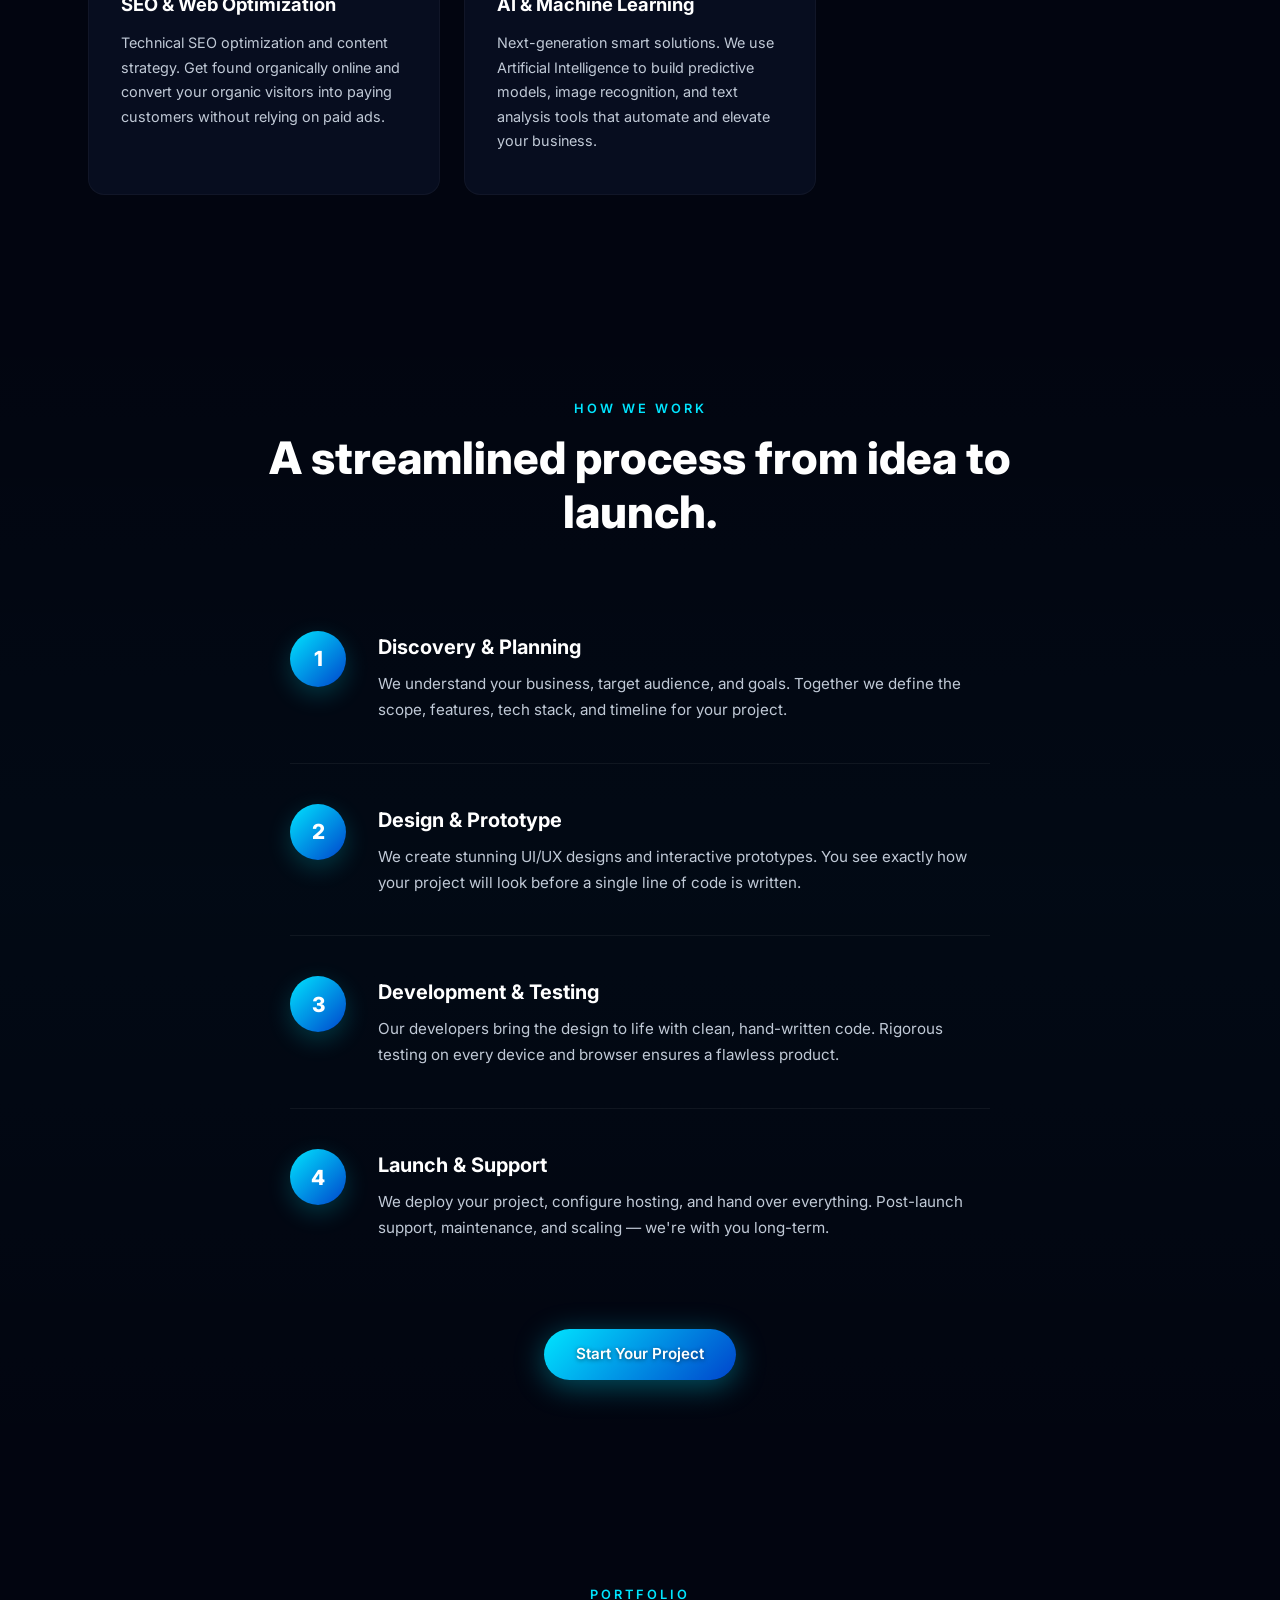
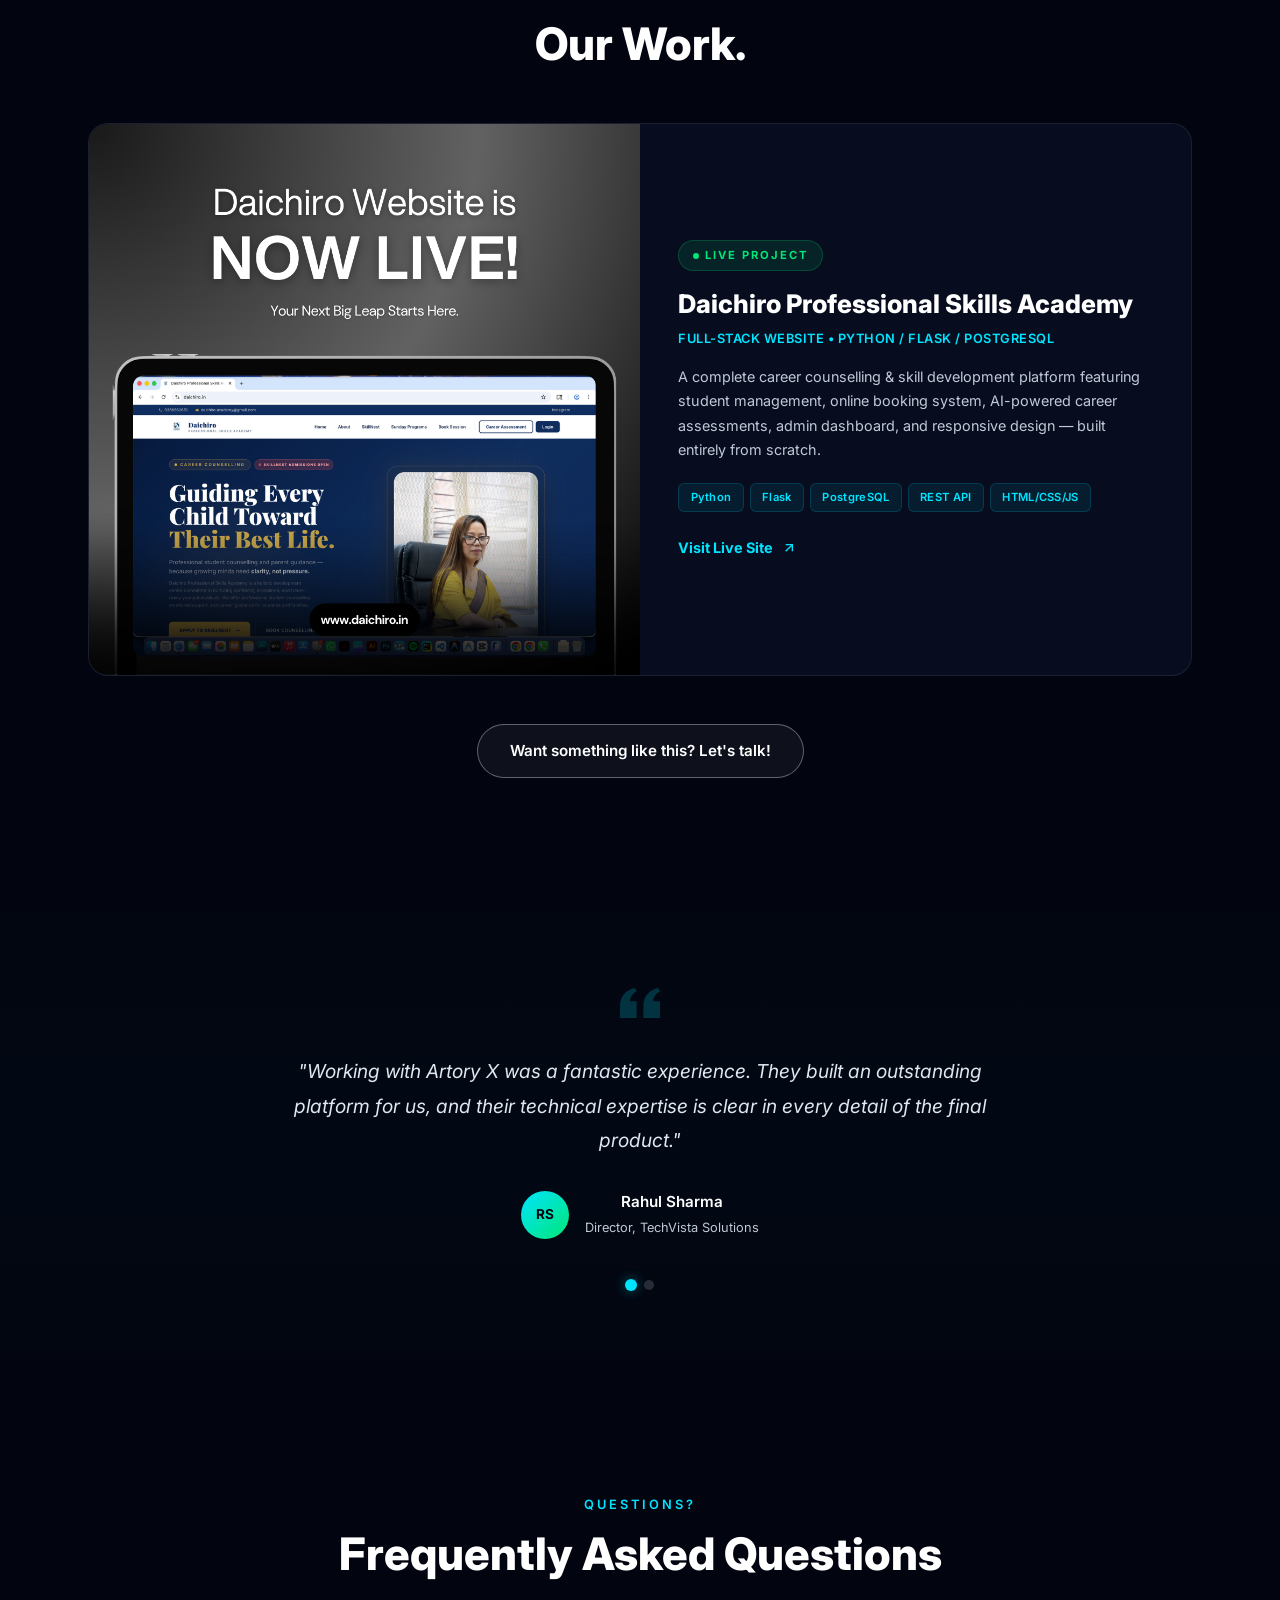
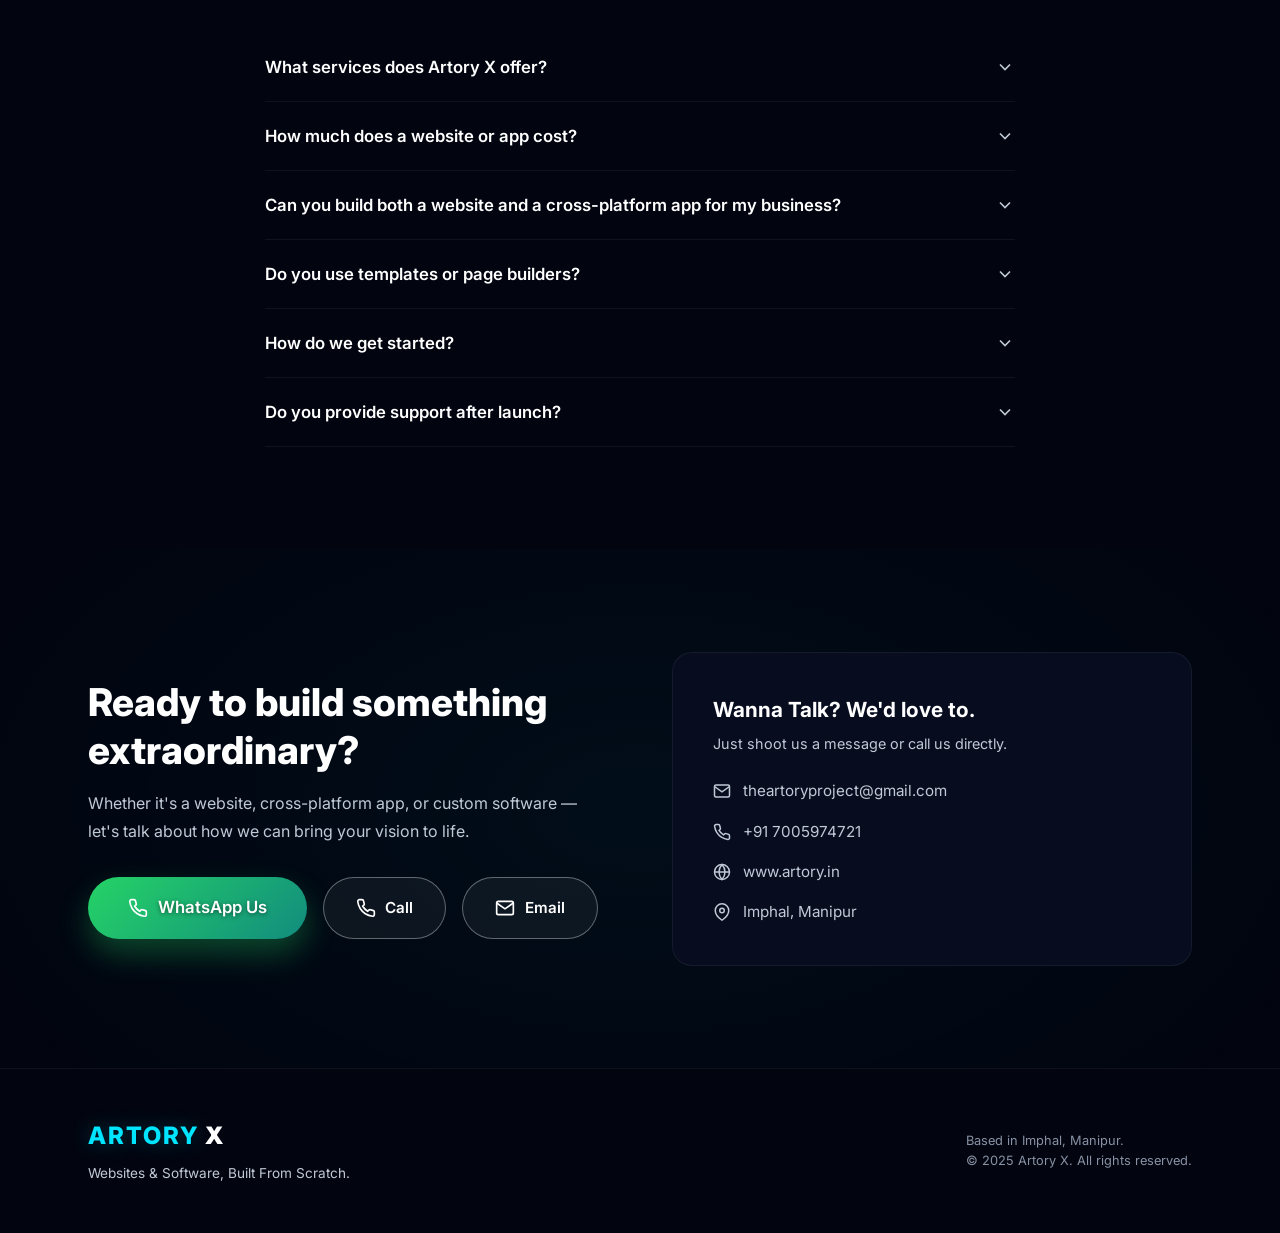
==== commit c8310023: "Add favicon link to index.html" ====
--- a/index.html
+++ b/index.html
@@ -5,6 +5,7 @@
     <meta name="viewport" content="width=device-width, initial-scale=1.0">
     <title>Artory X — Websites & Software Solutions</title>
     <meta name="description" content="Artory X builds high-performance websites, custom software, and AI/ML solutions. Expert in HTML, CSS, JS, Python, Flask, PostgreSQL, REST API, Flutter, Neural Networks & NLP.">
+    <link rel="icon" href="logo/artorylogo.png" type="image/png">
     <link rel="preconnect" href="https://fonts.googleapis.com">
     <link rel="preconnect" href="https://fonts.gstatic.com" crossorigin>
     <link href="https://fonts.googleapis.com/css2?family=Inter:wght@300;400;500;600;700;800;900&display=swap" rel="stylesheet">
--- a/styles.css
+++ b/styles.css
@@ -0,0 +1,1094 @@
+/* ═══════════════════════════════════════════════════════
+   ARTORY X — Full Landing Page Styles
+   Modeled after theblur.io design language
+   ═══════════════════════════════════════════════════════ */
+
+/* ─── Design Tokens ─── */
+:root {
+    --bg:          #020510;
+    --bg-card:     #070d1f;
+    --bg-card-alt: #0b1530;
+    --cyan:        #00e5ff;
+    --cyan-deep:   #0097b2;
+    --blue:        #0044cc;
+    --blue-deep:   #1a0a6b;
+    --green:       #00e676;
+    --purple:      #7c3aed;
+    --white:       #ffffff;
+    --gray-50:     #f0f4f8;
+    --gray-100:    #e0e7f0;
+    --gray-300:    #c0c9d6;
+    --gray-500:    #8892a4;
+    --gray-700:    #2d3748;
+    --gray-800:    #1a202c;
+    --font:        'Inter', -apple-system, BlinkMacSystemFont, 'Segoe UI', sans-serif;
+    --ease-out:    cubic-bezier(0.22, 1, 0.36, 1);
+    --ease-spring: cubic-bezier(0.34, 1.56, 0.64, 1);
+    --wave-shift:  0px;
+    --wave-shift2: 0px;
+    --section-pad: clamp(4rem, 8vw, 8rem);
+    --mouse-x:     50%;
+    --mouse-y:     50%;
+    --tilt-x:      0deg;
+    --tilt-y:      0deg;
+}
+
+/* ─── Reset ─── */
+*, *::before, *::after { margin: 0; padding: 0; box-sizing: border-box; }
+html { font-size: 16px; -webkit-font-smoothing: antialiased; -moz-osx-font-smoothing: grayscale; scroll-behavior: smooth; }
+body { background-color: var(--bg); color: var(--white); font-family: var(--font); overflow-x: hidden; line-height: 1.6; }
+img { max-width: 100%; display: block; }
+a { color: inherit; text-decoration: none; }
+button { font-family: inherit; cursor: pointer; border: none; background: none; color: inherit; }
+
+/* ─── Container ─── */
+.container {
+    max-width: 1200px;
+    margin: 0 auto;
+    padding: 0 clamp(1.25rem, 4vw, 3rem);
+}
+
+/* ═══════════════════════════════════════════
+   BACKGROUND DECORATIVE LAYER
+   ═══════════════════════════════════════════ */
+.bg-glow {
+    position: fixed;
+    border-radius: 50%;
+    pointer-events: none;
+    z-index: 0;
+}
+.bg-glow--tl {
+    top: -20vh; left: -15vw;
+    width: 70vw; height: 70vw;
+    max-width: 800px; max-height: 800px;
+    background: radial-gradient(circle, rgba(0,229,255,0.14) 0%, rgba(0,68,204,0.06) 40%, rgba(124,58,237,0.03) 60%, transparent 75%);
+    filter: blur(60px);
+    animation: glowPulse 8s ease-in-out infinite alternate;
+}
+.bg-glow--cr {
+    top: 40vh; right: -10vw;
+    width: 50vw; height: 50vw;
+    max-width: 600px; max-height: 600px;
+    background: radial-gradient(circle, rgba(0,230,118,0.06) 0%, rgba(0,68,204,0.03) 40%, transparent 65%);
+    filter: blur(80px);
+    animation: glowPulse 10s ease-in-out 2s infinite alternate;
+}
+@keyframes glowPulse {
+    0%   { opacity: 0.5; transform: scale(1); }
+    100% { opacity: 1;   transform: scale(1.12); }
+}
+
+/* Cursor Spotlight */
+.cursor-glow {
+    position: fixed;
+    width: 600px; height: 600px;
+    border-radius: 50%;
+    background: radial-gradient(circle, rgba(0,229,255,0.06) 0%, transparent 60%);
+    pointer-events: none;
+    z-index: 1;
+    transform: translate(-50%, -50%);
+    transition: opacity 0.4s;
+    opacity: 0;
+}
+.cursor-glow.is-active { opacity: 1; }
+
+/* Dot Grids */
+.dot-grid { position: fixed; z-index: 0; pointer-events: none; opacity: 0.35; }
+.dot-grid--tr {
+    top: 60px; right: 50px;
+    width: 110px; height: 110px;
+    background-image: radial-gradient(rgba(0,229,255,0.25) 1.5px, transparent 1.5px);
+    background-size: 20px 20px;
+}
+.dot-grid--ml {
+    top: 50%; left: 25px;
+    width: 90px; height: 130px;
+    background-image: radial-gradient(rgba(255,255,255,0.15) 1.5px, transparent 1.5px);
+    background-size: 22px 22px;
+    transform: translateY(-50%);
+}
+
+/* Noise Overlay */
+.noise-overlay {
+    position: fixed; inset: 0; z-index: 0; pointer-events: none; opacity: 0.02;
+    background-image: url("data:image/svg+xml,%3Csvg viewBox='0 0 256 256' xmlns='http://www.w3.org/2000/svg'%3E%3Cfilter id='n'%3E%3CfeTurbulence type='fractalNoise' baseFrequency='0.9' numOctaves='4' stitchTiles='stitch'/%3E%3C/filter%3E%3Crect width='100%25' height='100%25' filter='url(%23n)'/%3E%3C/svg%3E");
+    background-repeat: repeat; background-size: 256px;
+}
+
+/* Particle Canvas */
+.particle-canvas {
+    position: fixed;
+    inset: 0;
+    z-index: 0;
+    pointer-events: none;
+}
+
+/* Hero element smooth return transitions */
+.hero__heading, .hero__eyebrow, .hero__sub {
+    transition: transform 0.3s ease-out;
+}
+
+/* ═══════════════════════════════════════════
+   HEADER
+   ═══════════════════════════════════════════ */
+.header {
+    position: fixed; top: 0; left: 0; right: 0;
+    z-index: 100;
+    display: flex;
+    align-items: center;
+    justify-content: space-between;
+    padding: 1.25rem clamp(1.5rem, 5vw, 4rem);
+    transition: all 0.4s var(--ease-out);
+}
+.header.is-scrolled {
+    padding: 0.8rem clamp(1.5rem, 5vw, 4rem);
+    background: rgba(4, 8, 20, 0.85);
+    backdrop-filter: blur(20px);
+    -webkit-backdrop-filter: blur(20px);
+    border-bottom: 1px solid rgba(255,255,255,0.05);
+}
+.logo { display: inline-flex; align-items: baseline; gap: 0.35rem; }
+.logo__name {
+    font-size: 1.5rem; font-weight: 800;
+    color: var(--cyan); letter-spacing: 2px;
+    text-shadow: 0 0 20px rgba(0,242,254,0.25);
+}
+.logo__x { font-size: 1.5rem; font-weight: 900; color: var(--white); letter-spacing: 2px; }
+
+.nav { display: flex; gap: 2rem; }
+.nav__link {
+    font-size: 0.9rem; font-weight: 500;
+    color: var(--gray-100);
+    transition: color 0.3s;
+    position: relative;
+}
+.nav__link::after {
+    content: ''; position: absolute;
+    bottom: -4px; left: 0; width: 0; height: 2px;
+    background: var(--cyan);
+    transition: width 0.3s var(--ease-out);
+}
+.nav__link:hover { color: var(--white); }
+.nav__link:hover::after { width: 100%; }
+
+.header__cta {
+    font-size: 0.85rem; font-weight: 600;
+    padding: 0.6rem 1.5rem;
+    border-radius: 100px;
+    background: linear-gradient(135deg, var(--cyan) 0%, var(--blue) 50%, var(--green) 100%);
+    background-size: 200% 200%;
+    animation: gradientShift 4s ease infinite;
+    color: var(--white);
+    text-shadow: 0 1px 3px rgba(0,0,0,0.4);
+    transition: transform 0.3s var(--ease-spring), box-shadow 0.3s;
+    box-shadow: 0 4px 20px rgba(0,229,255,0.3);
+}
+.header__cta:hover {
+    transform: translateY(-2px) scale(1.03);
+    box-shadow: 0 8px 30px rgba(0,229,255,0.5);
+}
+@keyframes gradientShift {
+    0%   { background-position: 0% 50%; }
+    50%  { background-position: 100% 50%; }
+    100% { background-position: 0% 50%; }
+}
+
+/* Mobile Menu Button — Apple 2-bar style */
+.mobile-menu-btn {
+    display: none;
+    flex-direction: column;
+    align-items: flex-end;
+    justify-content: center;
+    gap: 6px;
+    width: 44px; height: 44px;
+    padding: 10px;
+    z-index: 101;
+    border-radius: 12px;
+    transition: background 0.3s;
+    cursor: pointer;
+}
+.mobile-menu-btn:hover { background: rgba(255,255,255,0.06); }
+.bar {
+    display: block;
+    height: 2px;
+    background: var(--white);
+    border-radius: 2px;
+    transition: all 0.45s cubic-bezier(0.16, 1, 0.3, 1);
+    transform-origin: center;
+}
+.bar--1 { width: 24px; }
+.bar--2 { width: 16px; }
+.mobile-menu-btn.is-open .bar--1 {
+    transform: translateY(4px) rotate(45deg);
+    width: 22px;
+}
+.mobile-menu-btn.is-open .bar--2 {
+    transform: translateY(-4px) rotate(-45deg);
+    width: 22px;
+}
+
+/* ═══════════════════════════════════════════
+   BUTTONS
+   ═══════════════════════════════════════════ */
+.btn {
+    display: inline-flex; align-items: center; gap: 0.6rem;
+    padding: 0.85rem 2rem;
+    border-radius: 100px;
+    font-size: 0.95rem; font-weight: 600;
+    transition: all 0.4s var(--ease-spring);
+    position: relative; overflow: hidden;
+}
+.btn--primary {
+    background: linear-gradient(135deg, var(--cyan) 0%, var(--blue) 50%, var(--green) 100%);
+    background-size: 200% 200%;
+    animation: gradientShift 4s ease infinite;
+    color: var(--white);
+    text-shadow: 0 1px 4px rgba(0,0,0,0.5);
+    box-shadow: 0 6px 30px rgba(0,229,255,0.35);
+}
+.btn--primary::before {
+    content: ''; position: absolute; top: 0; left: -100%;
+    width: 100%; height: 100%;
+    background: linear-gradient(90deg, transparent, rgba(255,255,255,0.25), transparent);
+    transition: left 0.5s var(--ease-out);
+}
+.btn--primary:hover::before { left: 100%; }
+.btn--primary:hover { transform: translateY(-3px); box-shadow: 0 12px 40px rgba(0,229,255,0.5); }
+.btn--outline {
+    border: 1px solid rgba(255,255,255,0.35);
+    color: var(--white);
+    background: rgba(255,255,255,0.05);
+    backdrop-filter: blur(10px);
+}
+.btn--outline:hover {
+    border-color: var(--cyan);
+    background: rgba(0,242,254,0.08);
+    transform: translateY(-3px);
+    box-shadow: 0 8px 25px rgba(0,242,254,0.15);
+}
+.btn--lg { padding: 1.1rem 2.5rem; font-size: 1.05rem; }
+
+/* ═══════════════════════════════════════════
+   SECTION HEADERS
+   ═══════════════════════════════════════════ */
+.section-header { text-align: center; margin-bottom: clamp(2.5rem, 4vw, 4rem); }
+.section-header__eyebrow {
+    font-size: 0.8rem; font-weight: 600; letter-spacing: 3px; text-transform: uppercase;
+    color: var(--cyan); margin-bottom: 0.8rem;
+}
+.section-header__title {
+    font-size: clamp(1.8rem, 3.5vw, 2.8rem);
+    font-weight: 800; line-height: 1.2;
+    max-width: 750px; margin: 0 auto;
+}
+.section-header__sub {
+    font-size: 1rem; color: var(--gray-100);
+    max-width: 600px; margin: 1rem auto 0;
+    line-height: 1.7;
+}
+
+/* ── Floating WhatsApp Button ── */
+.whatsapp-float {
+    position: fixed;
+    bottom: 30px;
+    right: 30px;
+    width: 60px;
+    height: 60px;
+    background: linear-gradient(135deg, #25D366, #128C7E);
+    color: white;
+    border-radius: 50px;
+    display: flex;
+    align-items: center;
+    justify-content: center;
+    box-shadow: 0 15px 30px rgba(37, 211, 102, 0.4);
+    z-index: 1000;
+    transition: all 0.3s cubic-bezier(0.16, 1, 0.3, 1);
+    animation: pulse-whatsapp 2s infinite;
+}
+.whatsapp-float svg { width: 35px; height: 35px; }
+.whatsapp-float:hover {
+    transform: translateY(-5px) scale(1.05);
+    box-shadow: 0 20px 40px rgba(37, 211, 102, 0.6);
+    animation: none;
+}
+@keyframes pulse-whatsapp {
+    0% { box-shadow: 0 0 0 0 rgba(37, 211, 102, 0.6); }
+    70% { box-shadow: 0 0 0 20px rgba(37, 211, 102, 0); }
+    100% { box-shadow: 0 0 0 0 rgba(37, 211, 102, 0); }
+}
+
+/* ═══════════════════════════════════════════
+   HERO SECTION
+   ═══════════════════════════════════════════ */
+.hero {
+    position: relative;
+    min-height: 100vh;
+    display: flex;
+    align-items: center;
+    padding-top: 6rem;
+    overflow: hidden;
+}
+.hero__wave {
+    position: absolute; inset: 0;
+    z-index: 0; pointer-events: none; overflow: hidden;
+}
+.hero__wave-svg {
+    position: absolute; bottom: -10%; left: -5%;
+    width: 110%; height: 80%;
+    filter: drop-shadow(0 -15px 50px rgba(0,229,255,0.08));
+}
+.wave-p--1 { transform: translate(var(--wave-shift), 0); }
+.wave-p--2 { transform: translate(var(--wave-shift2), 0); }
+.wave-p--3 { transform: translate(calc(var(--wave-shift) * -0.5), 0); }
+
+.hero__inner {
+    position: relative; z-index: 2;
+    text-align: center;
+    max-width: 800px;
+    margin: 0 auto;
+}
+.hero__eyebrow {
+    font-size: 0.8rem; font-weight: 600; letter-spacing: 4px; text-transform: uppercase;
+    color: var(--cyan); margin-bottom: 1.5rem;
+}
+.hero__heading {
+    font-size: clamp(2.2rem, 5vw, 3.8rem);
+    font-weight: 800; line-height: 1.15;
+    margin-bottom: 1.5rem;
+}
+.hero__accent {
+    background: linear-gradient(135deg, var(--cyan), var(--blue), var(--green));
+    background-size: 200% 200%;
+    animation: gradientShift 5s ease infinite;
+    -webkit-background-clip: text;
+    -webkit-text-fill-color: transparent;
+    background-clip: text;
+}
+.hero__sub {
+    font-size: clamp(1rem, 1.5vw, 1.15rem);
+    color: var(--gray-100); line-height: 1.8;
+    max-width: 600px; margin: 0 auto 2.5rem;
+}
+.hero__actions { display: flex; gap: 1rem; justify-content: center; flex-wrap: wrap; }
+
+/* ═══════════════════════════════════════════
+   STATS SECTION
+   ═══════════════════════════════════════════ */
+.stats {
+    padding: var(--section-pad) 0;
+    border-top: 1px solid rgba(255,255,255,0.05);
+    border-bottom: 1px solid rgba(255,255,255,0.05);
+}
+.stats__grid {
+    display: grid;
+    grid-template-columns: repeat(3, 1fr);
+    gap: 2rem;
+}
+.stat {
+    text-align: center;
+    padding: 2.5rem 1.5rem;
+    border-radius: 16px;
+    background: rgba(255,255,255,0.06);
+    border: 1px solid rgba(255,255,255,0.12);
+    transition: all 0.4s var(--ease-out);
+    backdrop-filter: blur(10px);
+}
+.stat:hover {
+    background: rgba(0,229,255,0.08);
+    border-color: rgba(0,229,255,0.2);
+    transform: translateY(-6px);
+    box-shadow: 0 15px 40px rgba(0,0,0,0.3);
+}
+.stat__number {
+    font-size: clamp(3rem, 5vw, 4.5rem);
+    font-weight: 900;
+    background: linear-gradient(135deg, var(--cyan), var(--blue), var(--green));
+    -webkit-background-clip: text;
+    -webkit-text-fill-color: transparent;
+    background-clip: text;
+    line-height: 1;
+}
+.stat__percent {
+    font-size: clamp(2rem, 3vw, 3rem);
+    font-weight: 900;
+    background: linear-gradient(135deg, var(--cyan), var(--blue), var(--green));
+    -webkit-background-clip: text;
+    -webkit-text-fill-color: transparent;
+    background-clip: text;
+}
+.stat__label {
+    font-size: clamp(1.5rem, 2.5vw, 2rem);
+    font-weight: 800;
+    color: var(--cyan);
+    margin-bottom: 0.5rem;
+    display: block;
+}
+.stat__text {
+    font-size: 0.9rem; color: var(--gray-300);
+    line-height: 1.6; margin-top: 1rem;
+}
+.stat--highlight {
+    background: linear-gradient(135deg, rgba(0,229,255,0.1), rgba(0,68,204,0.08));
+    border-color: rgba(0,229,255,0.18);
+}
+
+/* ═══════════════════════════════════════════
+   SERVICES
+   ═══════════════════════════════════════════ */
+.services { padding: var(--section-pad) 0; }
+.services__grid {
+    display: grid;
+    grid-template-columns: repeat(3, 1fr);
+    gap: 1.5rem;
+}
+.service-card {
+    padding: 2.5rem 2rem;
+    border-radius: 16px;
+    background: var(--bg-card);
+    border: 1px solid rgba(255,255,255,0.04);
+    transition: all 0.5s var(--ease-out);
+    position: relative;
+    overflow: hidden;
+    transform-style: preserve-3d;
+    will-change: transform;
+}
+.service-card::before {
+    content: ''; position: absolute; top: 0; left: 0;
+    width: 100%; height: 3px;
+    background: linear-gradient(90deg, var(--cyan), var(--blue), var(--green));
+    transform: scaleX(0);
+    transform-origin: left;
+    transition: transform 0.5s var(--ease-out);
+}
+.service-card:hover::before { transform: scaleX(1); }
+.service-card:hover {
+    border-color: rgba(0,229,255,0.1);
+    box-shadow: 0 25px 50px rgba(0,0,0,0.4), 0 0 30px rgba(0,229,255,0.05);
+}
+.service-card__icon {
+    width: 56px; height: 56px;
+    border-radius: 14px;
+    background: rgba(0,229,255,0.06);
+    display: flex; align-items: center; justify-content: center;
+    color: var(--cyan);
+    margin-bottom: 1.5rem;
+    transition: all 0.4s var(--ease-out);
+}
+.service-card:hover .service-card__icon {
+    background: rgba(0,229,255,0.12);
+    transform: scale(1.1) translateZ(10px);
+}
+.service-card__title {
+    font-size: 1.15rem; font-weight: 700;
+    margin-bottom: 0.75rem;
+}
+.service-card__text {
+    font-size: 0.9rem; color: var(--gray-300);
+    line-height: 1.7;
+}
+
+/* ═══════════════════════════════════════════
+   PROCESS
+   ═══════════════════════════════════════════ */
+.process {
+    padding: var(--section-pad) 0;
+    background: linear-gradient(180deg, transparent 0%, rgba(0,242,254,0.02) 50%, transparent 100%);
+}
+.process__steps {
+    display: flex;
+    flex-direction: column;
+    gap: 0;
+    max-width: 700px;
+    margin: 0 auto;
+}
+.process-step {
+    display: flex;
+    gap: 2rem;
+    align-items: flex-start;
+    padding: 2.5rem 0;
+    border-bottom: 1px solid rgba(255,255,255,0.06);
+    position: relative;
+}
+.process-step:last-child { border-bottom: none; }
+.process-step__num {
+    min-width: 56px; height: 56px;
+    border-radius: 50%;
+    display: flex; align-items: center; justify-content: center;
+    font-size: 1.3rem; font-weight: 800;
+    background: linear-gradient(135deg, var(--cyan), var(--blue));
+    color: var(--white);
+    box-shadow: 0 8px 25px rgba(0,242,254,0.2);
+    flex-shrink: 0;
+}
+.process-step__title {
+    font-size: 1.25rem; font-weight: 700;
+    margin-bottom: 0.5rem;
+}
+.process-step__text {
+    font-size: 0.95rem; color: var(--gray-300);
+    line-height: 1.7;
+}
+.process__cta { text-align: center; margin-top: 3rem; }
+
+/* ═══════════════════════════════════════════
+   PORTFOLIO / OUR WORK
+   ═══════════════════════════════════════════ */
+.work { padding: var(--section-pad) 0; }
+.work__grid {
+    display: grid;
+    grid-template-columns: repeat(3, 1fr);
+    gap: 1.5rem;
+}
+.work-card {
+    border-radius: 16px;
+    overflow: hidden;
+    background: var(--bg-card);
+    border: 1px solid rgba(255,255,255,0.05);
+    transition: all 0.5s var(--ease-out);
+}
+.work-card:hover {
+    transform: translateY(-8px);
+    border-color: rgba(0,242,254,0.15);
+    box-shadow: 0 25px 50px rgba(0,0,0,0.35);
+}
+.work-card__img-wrap {
+    overflow: hidden;
+    aspect-ratio: 4/3;
+}
+.work-card__img {
+    width: 100%; height: 100%; object-fit: cover;
+    transition: transform 0.6s var(--ease-out);
+}
+.work-card:hover .work-card__img { transform: scale(1.05); }
+.work-card__info { padding: 1.5rem; }
+.work-card__name { font-size: 1.1rem; font-weight: 700; margin-bottom: 0.4rem; }
+.work-card__tag {
+    font-size: 0.78rem; font-weight: 500;
+    color: var(--cyan); letter-spacing: 1px; text-transform: uppercase;
+}
+.work__cta { text-align: center; margin-top: 3rem; }
+
+/* ── Showcase (single project) ── */
+.work-showcase {
+    display: grid;
+    grid-template-columns: 1fr 1fr;
+    gap: 0;
+    border-radius: 20px;
+    overflow: hidden;
+    background: var(--bg-card);
+    border: 1px solid rgba(255,255,255,0.08);
+    transition: all 0.5s var(--ease-out);
+}
+.work-showcase:hover {
+    border-color: rgba(0,229,255,0.2);
+    box-shadow: 0 30px 60px rgba(0,0,0,0.4);
+    transform: translateY(-6px);
+}
+.work-showcase__img-wrap {
+    overflow: hidden;
+    min-height: 350px;
+}
+.work-showcase__img {
+    width: 100%; height: 100%; object-fit: cover;
+    transition: transform 0.6s var(--ease-out);
+}
+.work-showcase:hover .work-showcase__img { transform: scale(1.05); }
+.work-showcase__info {
+    padding: clamp(1.5rem, 3vw, 2.5rem);
+    display: flex;
+    flex-direction: column;
+    justify-content: center;
+}
+.work-showcase__badge {
+    display: inline-flex;
+    align-items: center;
+    gap: 0.4rem;
+    font-size: 0.7rem;
+    font-weight: 700;
+    text-transform: uppercase;
+    letter-spacing: 2px;
+    color: var(--green);
+    background: rgba(0,230,118,0.1);
+    border: 1px solid rgba(0,230,118,0.2);
+    padding: 0.35rem 0.85rem;
+    border-radius: 100px;
+    width: fit-content;
+    margin-bottom: 1rem;
+}
+.work-showcase__badge::before {
+    content: '';
+    width: 6px; height: 6px;
+    border-radius: 50%;
+    background: var(--green);
+    animation: pulse 2s infinite;
+}
+@keyframes pulse {
+    0%, 100% { opacity: 1; }
+    50% { opacity: 0.3; }
+}
+.work-showcase__name {
+    font-size: clamp(1.3rem, 2vw, 1.7rem);
+    font-weight: 800;
+    margin-bottom: 0.5rem;
+    line-height: 1.3;
+}
+.work-showcase__tag {
+    font-size: 0.8rem;
+    font-weight: 600;
+    color: var(--cyan);
+    letter-spacing: 0.5px;
+    text-transform: uppercase;
+    margin-bottom: 1rem;
+}
+.work-showcase__desc {
+    font-size: 0.9rem;
+    color: var(--gray-300);
+    line-height: 1.7;
+    margin-bottom: 1.25rem;
+}
+.work-showcase__tech {
+    display: flex;
+    flex-wrap: wrap;
+    gap: 0.4rem;
+    margin-bottom: 1.5rem;
+}
+.work-showcase__tech span {
+    font-size: 0.7rem;
+    font-weight: 600;
+    padding: 0.3rem 0.7rem;
+    border-radius: 6px;
+    background: rgba(0,229,255,0.08);
+    color: var(--cyan);
+    border: 1px solid rgba(0,229,255,0.15);
+    letter-spacing: 0.3px;
+}
+.work-showcase__link {
+    display: inline-flex;
+    align-items: center;
+    gap: 0.5rem;
+    font-size: 0.9rem;
+    font-weight: 700;
+    color: var(--cyan);
+    transition: all 0.3s;
+}
+.work-showcase__link:hover {
+    color: var(--white);
+    gap: 0.75rem;
+}
+
+/* ═══════════════════════════════════════════
+   TESTIMONIALS
+   ═══════════════════════════════════════════ */
+.testimonials {
+    padding: var(--section-pad) 0;
+    background: linear-gradient(180deg, transparent, rgba(0,242,254,0.015), transparent);
+}
+.testimonial {
+    max-width: 700px;
+    margin: 0 auto;
+    text-align: center;
+}
+.testimonial__quote { color: var(--cyan); margin-bottom: 1.5rem; }
+.testimonial__text {
+    font-size: clamp(1rem, 1.5vw, 1.2rem);
+    font-weight: 400; line-height: 1.8;
+    color: var(--gray-100);
+    font-style: italic;
+    margin-bottom: 2rem;
+}
+.testimonial__author {
+    display: flex; align-items: center; gap: 1rem;
+    justify-content: center;
+}
+.testimonial__avatar {
+    width: 48px; height: 48px;
+    border-radius: 50%;
+    background: linear-gradient(135deg, var(--cyan), var(--green));
+    display: flex; align-items: center; justify-content: center;
+    font-weight: 700; font-size: 0.85rem;
+    color: var(--bg);
+}
+.testimonial__name { display: block; font-weight: 600; font-size: 0.95rem; }
+.testimonial__role { font-size: 0.8rem; color: var(--gray-300); }
+
+.testimonial-dots {
+    display: flex; gap: 0.5rem;
+    justify-content: center;
+    margin-top: 2.5rem;
+}
+.testimonial-dot {
+    width: 10px; height: 10px;
+    border-radius: 50%;
+    background: rgba(255,255,255,0.15);
+    transition: all 0.3s;
+    padding: 0;
+}
+.testimonial-dot.active {
+    background: var(--cyan);
+    box-shadow: 0 0 10px rgba(0,242,254,0.4);
+    transform: scale(1.2);
+}
+
+/* ═══════════════════════════════════════════
+   ADD-ON SERVICES
+   ═══════════════════════════════════════════ */
+.addons { padding: var(--section-pad) 0; }
+.addons__grid {
+    display: flex; flex-wrap: wrap; gap: 0.8rem;
+    justify-content: center;
+    max-width: 800px; margin: 0 auto;
+}
+.addon-pill {
+    padding: 0.7rem 1.6rem;
+    border-radius: 100px;
+    border: 1px solid rgba(255,255,255,0.12);
+    font-size: 0.9rem; font-weight: 500;
+    color: var(--gray-100);
+    background: rgba(255,255,255,0.02);
+    transition: all 0.3s var(--ease-out);
+}
+.addon-pill:hover {
+    border-color: rgba(0,242,254,0.3);
+    background: rgba(0,242,254,0.05);
+    transform: translateY(-2px);
+}
+.addon-pill--accent {
+    border-color: var(--cyan);
+    color: var(--cyan);
+    background: rgba(0,242,254,0.08);
+}
+
+/* ═══════════════════════════════════════════
+   FAQ
+   ═══════════════════════════════════════════ */
+.faq { padding: var(--section-pad) 0; }
+.faq__list {
+    max-width: 750px;
+    margin: 0 auto;
+}
+.faq-item {
+    border-bottom: 1px solid rgba(255,255,255,0.06);
+}
+.faq-item__q {
+    width: 100%;
+    display: flex; justify-content: space-between; align-items: center;
+    padding: 1.5rem 0;
+    font-size: 1.05rem; font-weight: 600;
+    text-align: left;
+    color: var(--white);
+    transition: color 0.3s;
+}
+.faq-item__q:hover { color: var(--cyan); }
+.faq-item__chevron {
+    flex-shrink: 0;
+    transition: transform 0.3s var(--ease-out);
+    color: var(--gray-300);
+}
+.faq-item.is-open .faq-item__chevron { transform: rotate(180deg); color: var(--cyan); }
+.faq-item__a {
+    max-height: 0;
+    overflow: hidden;
+    transition: max-height 0.4s var(--ease-out), padding 0.4s var(--ease-out);
+    padding: 0 0;
+}
+.faq-item.is-open .faq-item__a {
+    max-height: 300px;
+    padding: 0 0 1.5rem;
+}
+.faq-item__a p {
+    font-size: 0.95rem; color: var(--gray-300);
+    line-height: 1.8;
+}
+
+/* ═══════════════════════════════════════════
+   FINAL CTA
+   ═══════════════════════════════════════════ */
+.final-cta {
+    padding: var(--section-pad) 0;
+    position: relative;
+    overflow: hidden;
+}
+.final-cta::before {
+    content: ''; position: absolute;
+    top: -50%; left: -20%; width: 140%; height: 200%;
+    background: radial-gradient(ellipse at center, rgba(0,242,254,0.04) 0%, transparent 60%);
+    pointer-events: none;
+}
+.final-cta__inner {
+    display: grid;
+    grid-template-columns: 1fr 1fr;
+    gap: 4rem;
+    align-items: center;
+}
+.final-cta__title {
+    font-size: clamp(1.8rem, 3vw, 2.5rem);
+    font-weight: 800; line-height: 1.25;
+    margin-bottom: 1rem;
+}
+.final-cta__text {
+    font-size: 1rem; color: var(--gray-300);
+    line-height: 1.7; margin-bottom: 2rem;
+}
+.final-cta__actions { display: flex; gap: 1rem; flex-wrap: wrap; }
+.final-cta__contact-card {
+    padding: 2.5rem;
+    border-radius: 20px;
+    background: var(--bg-card);
+    border: 1px solid rgba(255,255,255,0.06);
+}
+.final-cta__contact-card h3 {
+    font-size: 1.3rem; font-weight: 700;
+    margin-bottom: 0.4rem;
+}
+.final-cta__subtitle {
+    font-size: 0.9rem; color: var(--gray-300);
+    margin-bottom: 1.5rem;
+}
+.final-cta__links { display: flex; flex-direction: column; gap: 1rem; }
+.final-cta__link {
+    display: inline-flex; align-items: center; gap: 0.75rem;
+    font-size: 0.95rem; color: var(--gray-300);
+    transition: all 0.3s;
+}
+.final-cta__link svg { color: var(--gray-300); transition: color 0.3s; flex-shrink: 0; }
+.final-cta__link:hover { color: var(--white); transform: translateX(4px); }
+.final-cta__link:hover svg { color: var(--cyan); }
+
+/* ═══════════════════════════════════════════
+   SITE FOOTER
+   ═══════════════════════════════════════════ */
+.site-footer {
+    padding: 3rem 0;
+    border-top: 1px solid rgba(255,255,255,0.05);
+}
+.site-footer__inner {
+    display: flex; justify-content: space-between; align-items: center;
+}
+.site-footer__tagline {
+    font-size: 0.85rem; color: var(--gray-300);
+    margin-top: 0.5rem;
+}
+.site-footer__copy p {
+    font-size: 0.8rem; color: var(--gray-500);
+}
+
+/* ═══════════════════════════════════════════
+   REVEAL ANIMATIONS
+   ═══════════════════════════════════════════ */
+.reveal {
+    opacity: 0;
+    transform: translateY(30px);
+    transition: opacity 0.8s var(--ease-out), transform 0.8s var(--ease-out), filter 0.8s var(--ease-out);
+    filter: blur(4px);
+}
+.reveal.is-visible {
+    opacity: 1;
+    transform: translateY(0);
+    filter: blur(0);
+}
+
+/* Stagger children */
+.services__grid .reveal:nth-child(1) { transition-delay: 0s; }
+.services__grid .reveal:nth-child(2) { transition-delay: 0.08s; }
+.services__grid .reveal:nth-child(3) { transition-delay: 0.16s; }
+.services__grid .reveal:nth-child(4) { transition-delay: 0.24s; }
+.services__grid .reveal:nth-child(5) { transition-delay: 0.32s; }
+.services__grid .reveal:nth-child(6) { transition-delay: 0.40s; }
+
+.work__grid .reveal:nth-child(1) { transition-delay: 0s; }
+.work__grid .reveal:nth-child(2) { transition-delay: 0.1s; }
+.work__grid .reveal:nth-child(3) { transition-delay: 0.2s; }
+.work__grid .reveal:nth-child(4) { transition-delay: 0.3s; }
+.work__grid .reveal:nth-child(5) { transition-delay: 0.4s; }
+.work__grid .reveal:nth-child(6) { transition-delay: 0.5s; }
+
+.process__steps .reveal:nth-child(1) { transition-delay: 0s; }
+.process__steps .reveal:nth-child(2) { transition-delay: 0.15s; }
+.process__steps .reveal:nth-child(3) { transition-delay: 0.3s; }
+.process__steps .reveal:nth-child(4) { transition-delay: 0.45s; }
+
+/* ═══════════════════════════════════════════
+   RESPONSIVE
+   ═══════════════════════════════════════════ */
+@media (max-width: 1024px) {
+    .services__grid { grid-template-columns: repeat(2, 1fr); }
+    .work__grid { grid-template-columns: repeat(2, 1fr); }
+    .final-cta__inner { grid-template-columns: 1fr; gap: 3rem; }
+}
+
+@media (max-width: 768px) {
+    /* ── Global Mobile Spacing ── */
+    :root {
+        --section-pad: clamp(3rem, 8vw, 5rem);
+    }
+    .container { padding: 0 1.25rem; }
+    .section-header { margin-bottom: 2rem; }
+    .section-header__title { font-size: clamp(1.6rem, 5.5vw, 2.2rem); }
+    .section-header__eyebrow { font-size: 0.65rem; letter-spacing: 3px; margin-bottom: 0.5rem; }
+
+    /* ── Mobile Nav — Apple slide-down ── */
+    .nav {
+        position: fixed; top: 0; left: 0;
+        width: 100%; height: 100vh;
+        flex-direction: column;
+        gap: 0;
+        background: rgba(2,5,16,0.97);
+        backdrop-filter: blur(30px);
+        -webkit-backdrop-filter: blur(30px);
+        padding: 5.5rem 1.5rem 2rem;
+        z-index: 100;
+        opacity: 0;
+        transform: translateY(-20px);
+        pointer-events: none;
+        transition: opacity 0.5s cubic-bezier(0.16, 1, 0.3, 1),
+                    transform 0.5s cubic-bezier(0.16, 1, 0.3, 1);
+    }
+    .nav.is-open {
+        opacity: 1;
+        transform: translateY(0);
+        pointer-events: auto;
+    }
+    .nav__link {
+        font-size: 1.5rem;
+        font-weight: 700;
+        padding: 1.1rem 0;
+        border-bottom: 1px solid rgba(255,255,255,0.06);
+        opacity: 0;
+        transform: translateY(15px);
+        transition: opacity 0.4s, transform 0.4s cubic-bezier(0.16, 1, 0.3, 1), color 0.3s;
+    }
+    .nav.is-open .nav__link {
+        opacity: 1;
+        transform: translateY(0);
+    }
+    .nav.is-open .nav__link:nth-child(1) { transition-delay: 0.05s; }
+    .nav.is-open .nav__link:nth-child(2) { transition-delay: 0.1s; }
+    .nav.is-open .nav__link:nth-child(3) { transition-delay: 0.15s; }
+    .nav.is-open .nav__link:nth-child(4) { transition-delay: 0.2s; }
+    .nav.is-open .nav__link:nth-child(5) { transition-delay: 0.25s; }
+    .nav.is-open .nav__link:nth-child(6) { transition-delay: 0.3s; }
+    .nav__link::after { display: none; }
+    .header__cta { display: none; }
+    .mobile-menu-btn { display: flex; }
+
+    /* ── Header ── */
+    .site-header { padding: 0 1rem; }
+    .logo__text { font-size: 1.1rem; }
+
+    /* ── Hero ── */
+    .hero { padding: clamp(5rem, 15vw, 8rem) 0 clamp(3rem, 8vw, 5rem); min-height: auto; }
+    .hero__heading { font-size: clamp(2rem, 7vw, 3rem); text-align: center; }
+    .hero__sub { font-size: 0.95rem; text-align: center; max-width: 100%; }
+    .hero__actions { justify-content: center; }
+    .hero__eyebrow { justify-content: center; }
+
+    /* ── Stats — 2 columns ── */
+    .stats { padding: clamp(2.5rem, 6vw, 4rem) 0; }
+    .stats__grid {
+        grid-template-columns: 1fr;
+        gap: 1rem;
+    }
+    .stat {
+        padding: 1.8rem 1.2rem;
+        border-radius: 14px;
+    }
+    .stat__number { font-size: clamp(2.2rem, 8vw, 3rem); }
+    .stat__text { font-size: 0.82rem; margin-top: 0.75rem; }
+
+    /* ── Tech Stack / Addons ── */
+    .addons { padding: clamp(2.5rem, 6vw, 4rem) 0; }
+    .addons__grid { gap: 0.5rem; justify-content: center; }
+    .addon-pill { padding: 0.5rem 1rem; font-size: 0.78rem; }
+
+    /* ── Services ── */
+    .services { padding: clamp(2.5rem, 6vw, 4rem) 0; }
+    .services__grid { grid-template-columns: 1fr; gap: 1rem; }
+    .service-card {
+        padding: 1.8rem 1.5rem;
+        border-radius: 14px;
+    }
+    .service-card__title { font-size: 1.15rem; }
+    .service-card__text { font-size: 0.85rem; }
+    .service-card__icon svg { width: 28px; height: 28px; }
+
+    /* ── Process ── */
+    .process { padding: clamp(2.5rem, 6vw, 4rem) 0; }
+    .process-step {
+        flex-direction: column;
+        gap: 0.8rem;
+        text-align: center;
+        align-items: center;
+        padding: 1.5rem;
+        border-radius: 14px;
+        background: rgba(255,255,255,0.03);
+        border: 1px solid rgba(255,255,255,0.06);
+    }
+    .process-step__num {
+        width: 44px; height: 44px;
+        font-size: 1rem;
+    }
+    .process-step__title { font-size: 1.1rem; }
+    .process-step__text { font-size: 0.85rem; }
+
+    /* ── Work / Portfolio ── */
+    .work { padding: clamp(2.5rem, 6vw, 4rem) 0; }
+    .work__grid { grid-template-columns: 1fr; max-width: 100%; }
+    .work-showcase { grid-template-columns: 1fr; border-radius: 16px; }
+    .work-showcase__img-wrap { min-height: 200px; }
+    .work-showcase__info { padding: 1.5rem; }
+    .work-showcase__name { font-size: 1.2rem; }
+    .work-showcase__desc { font-size: 0.85rem; }
+    .work__cta { margin-top: 2rem; }
+
+    /* ── Testimonials ── */
+    .testimonials { padding: clamp(2.5rem, 6vw, 4rem) 0; }
+    .testimonial__text { font-size: 0.95rem; }
+
+    /* ── FAQ ── */
+    .faq { padding: clamp(2.5rem, 6vw, 4rem) 0; }
+    .faq-item__q { font-size: 0.95rem; padding: 1.1rem 0; }
+    .faq-item__a p { font-size: 0.85rem; }
+
+    /* ── Final CTA ── */
+    .final-cta { padding: clamp(3rem, 8vw, 5rem) 0; }
+    .final-cta__title { font-size: clamp(1.5rem, 5.5vw, 2rem); text-align: center; }
+    .final-cta__text { font-size: 0.9rem; text-align: center; }
+    .final-cta__actions { justify-content: center; flex-direction: column; align-items: center; gap: 0.75rem; }
+    .final-cta__content { text-align: center; }
+    .final-cta__links { justify-content: center; flex-wrap: wrap; }
+
+    /* ── Dot Grids ── */
+    .dot-grid--ml { display: none; }
+
+    /* ── Footer ── */
+    .site-footer { padding: 2rem 0; }
+    .site-footer__inner { flex-direction: column; gap: 1rem; text-align: center; }
+    .site-footer__links { justify-content: center; }
+
+    /* ── Buttons ── */
+    .btn { padding: 0.85rem 1.8rem; font-size: 0.9rem; }
+    .btn--lg { padding: 1rem 2rem; font-size: 0.95rem; width: 100%; justify-content: center; }
+}
+
+@media (max-width: 480px) {
+    .hero__heading { font-size: clamp(1.7rem, 7vw, 2.3rem); }
+    .hero__sub { font-size: 0.88rem; }
+    .btn { padding: 0.75rem 1.5rem; font-size: 0.85rem; }
+    .btn--lg { padding: 0.9rem 1.8rem; }
+    .addons__grid { gap: 0.4rem; }
+    .addon-pill { padding: 0.45rem 0.9rem; font-size: 0.75rem; }
+    .stat__number { font-size: 2rem; }
+    .section-header__title { font-size: clamp(1.4rem, 5vw, 1.8rem); }
+    .work-showcase__img-wrap { min-height: 180px; }
+    .final-cta__link { font-size: 0.8rem; }
+}
+
+/* ─── Reduced Motion ─── */
+@media (prefers-reduced-motion: reduce) {
+    *, *::before, *::after {
+        animation-duration: 0.01ms !important;
+        animation-iteration-count: 1 !important;
+        transition-duration: 0.01ms !important;
+    }
+    .reveal { opacity: 1; transform: none; filter: none; }
+}
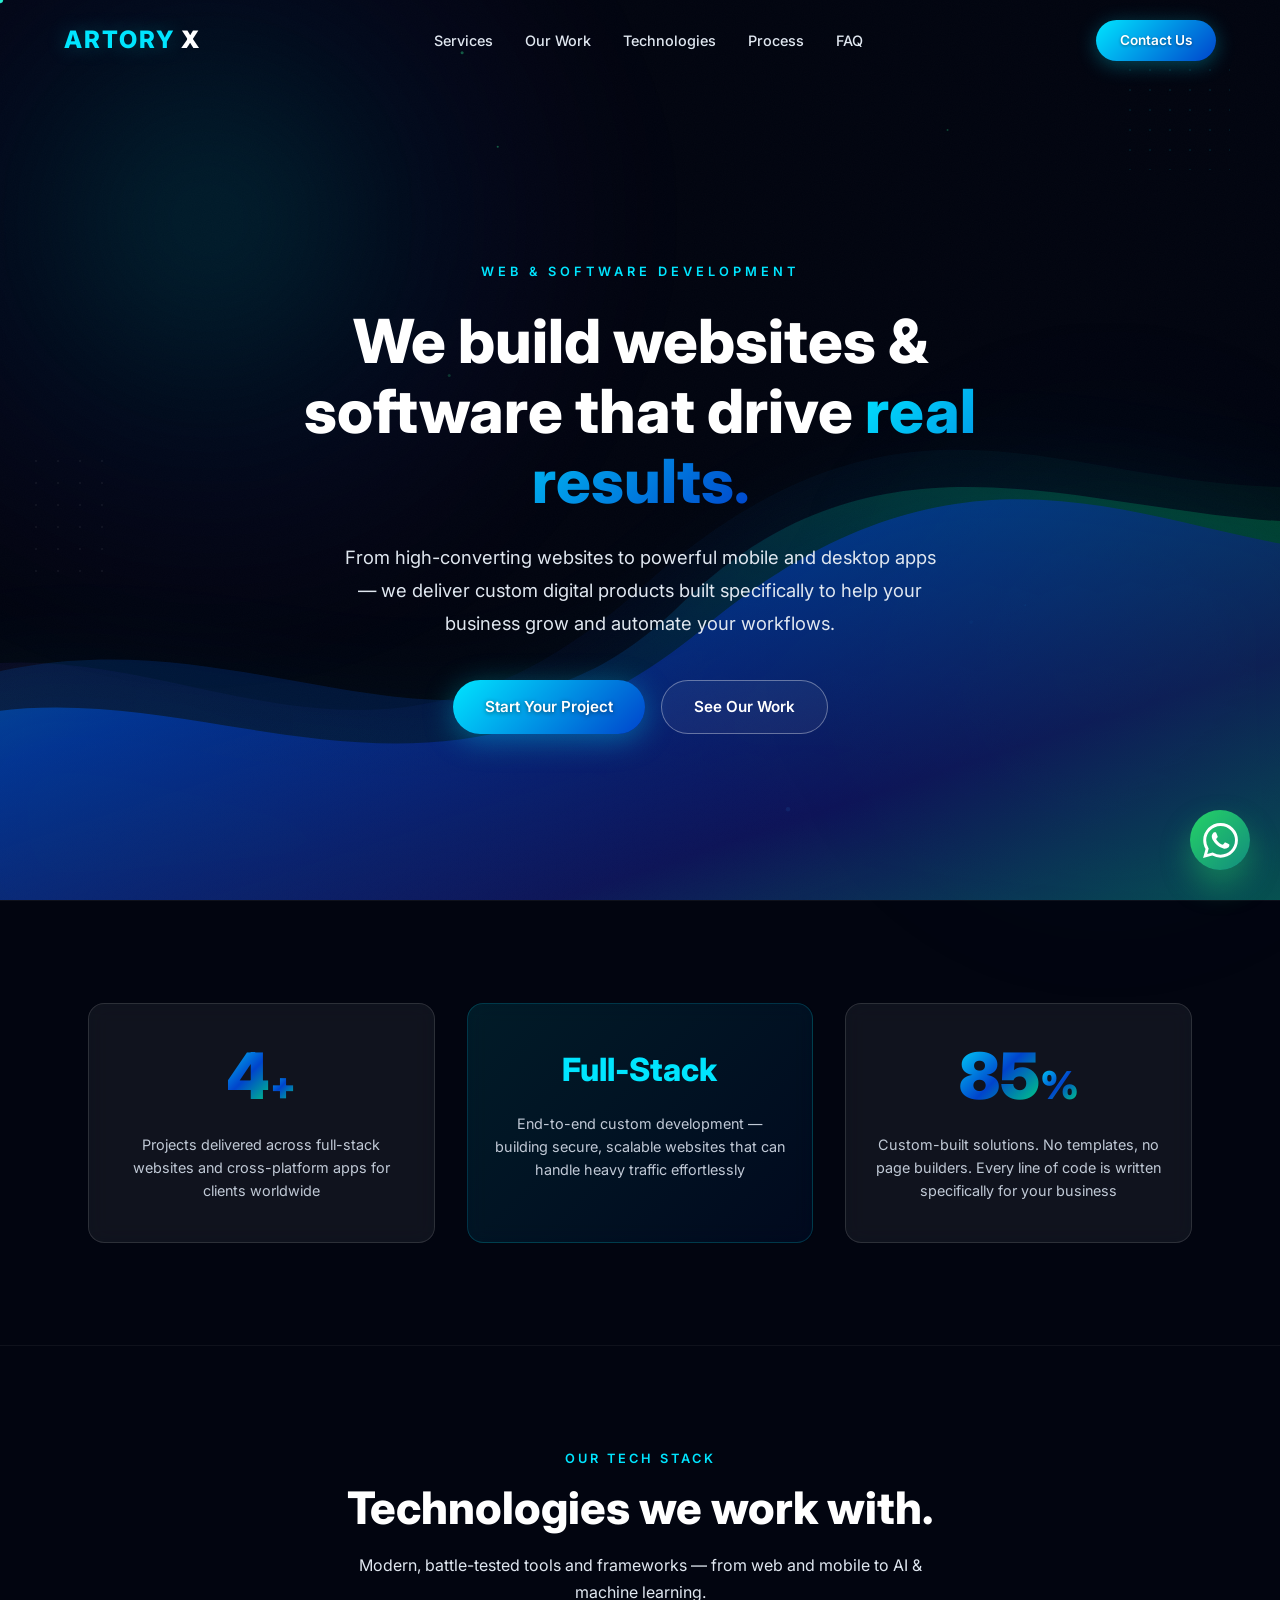
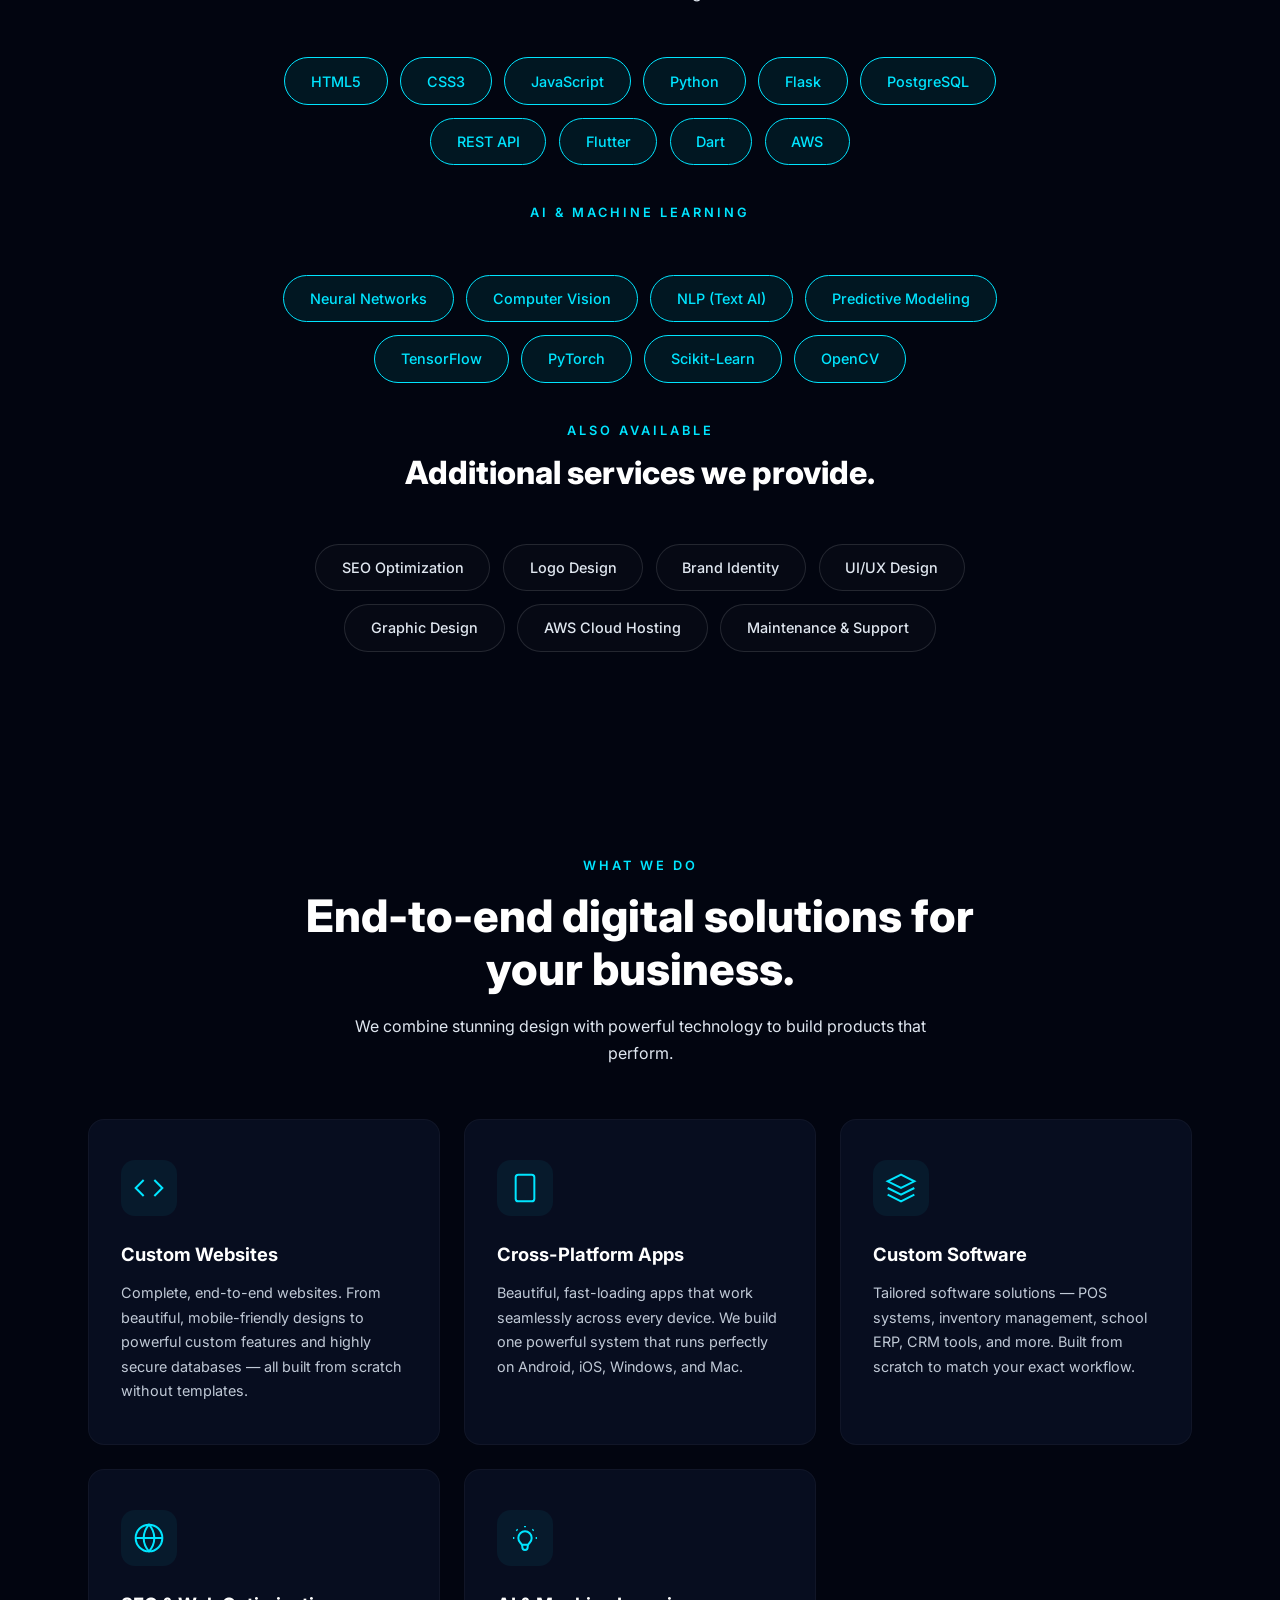
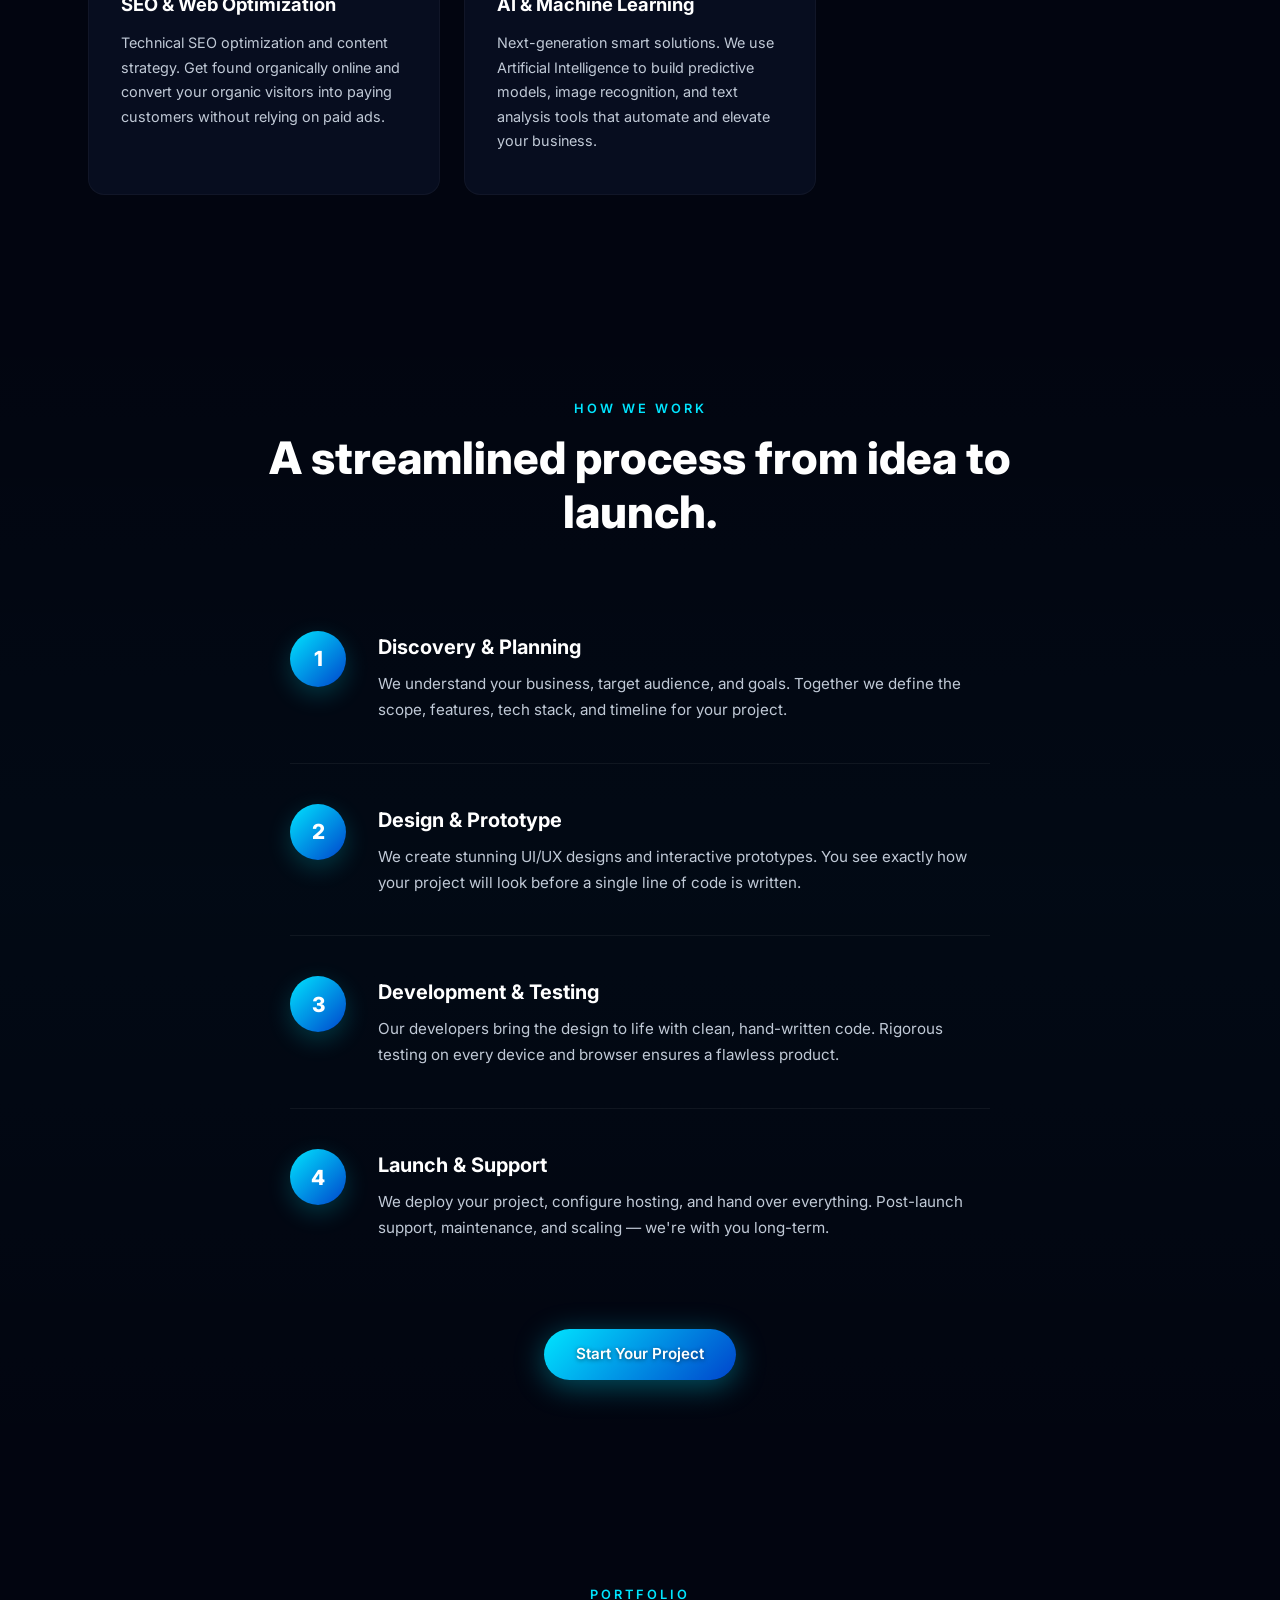
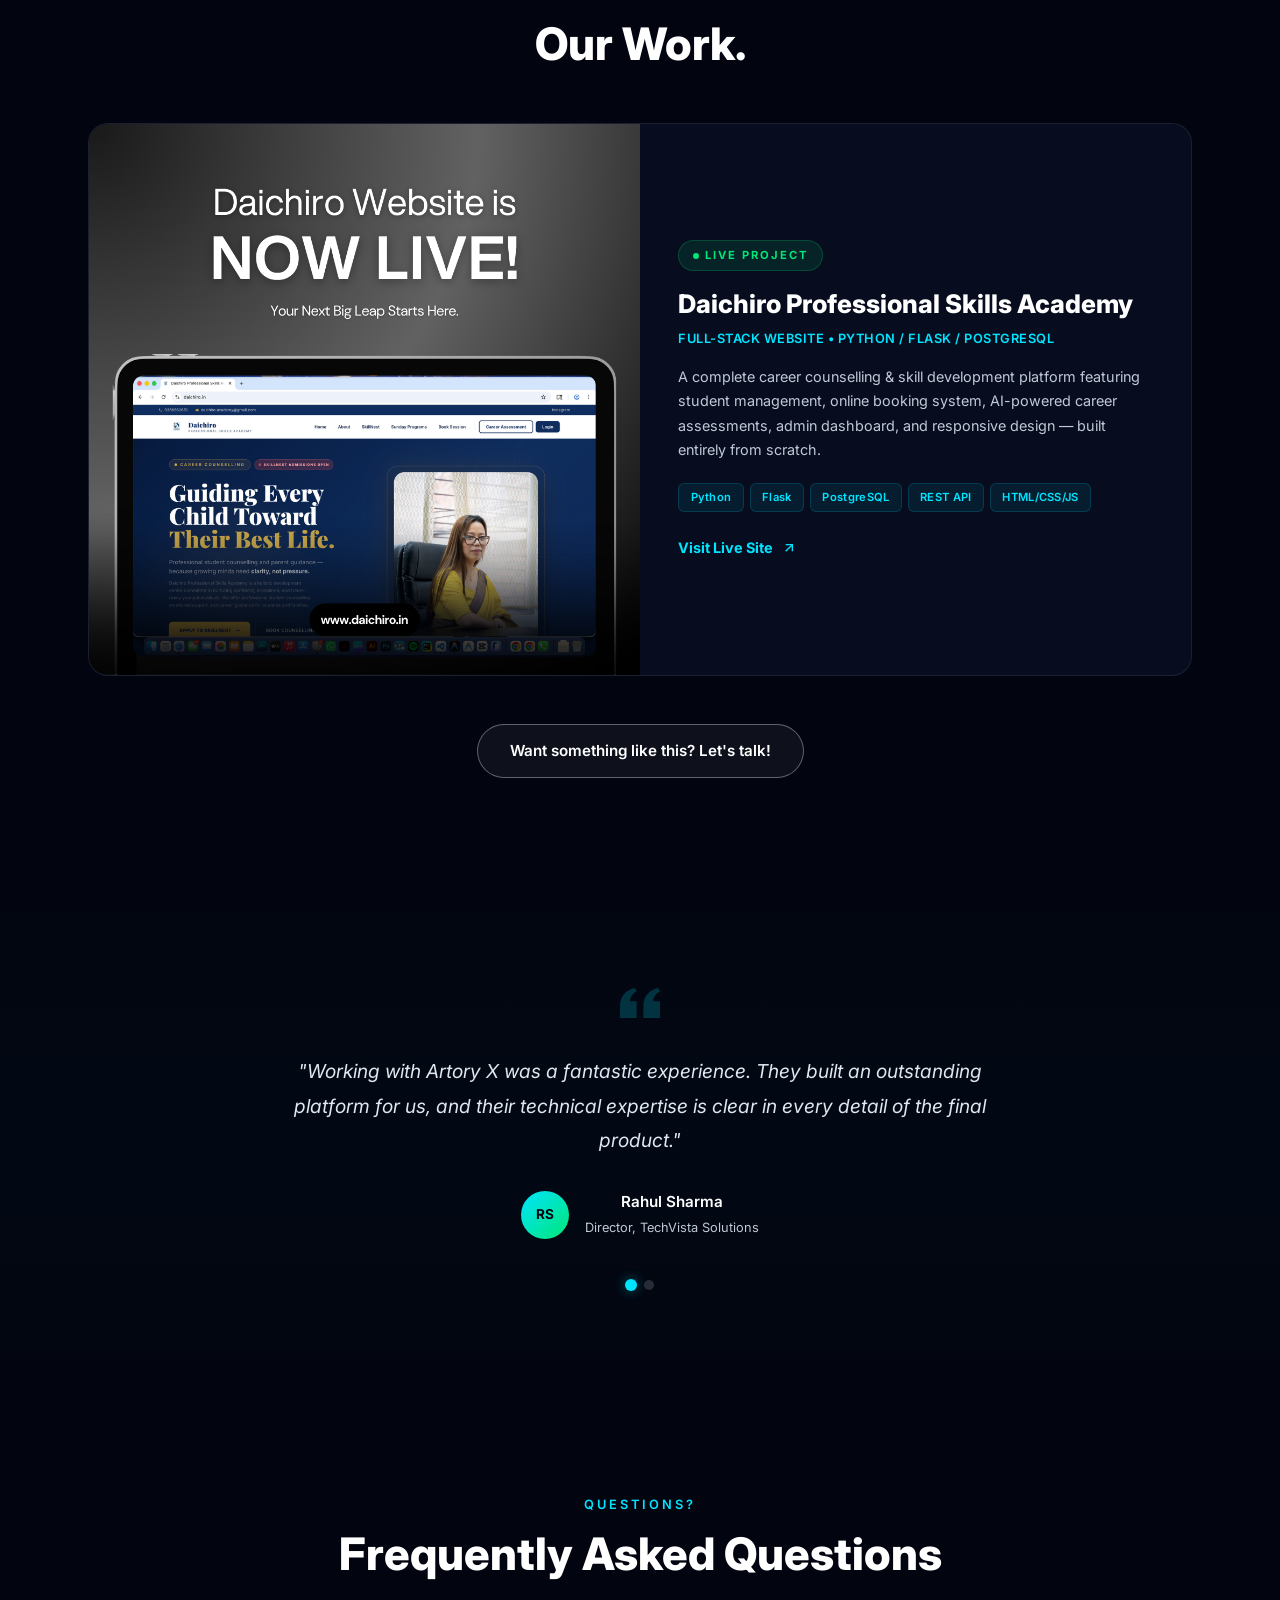
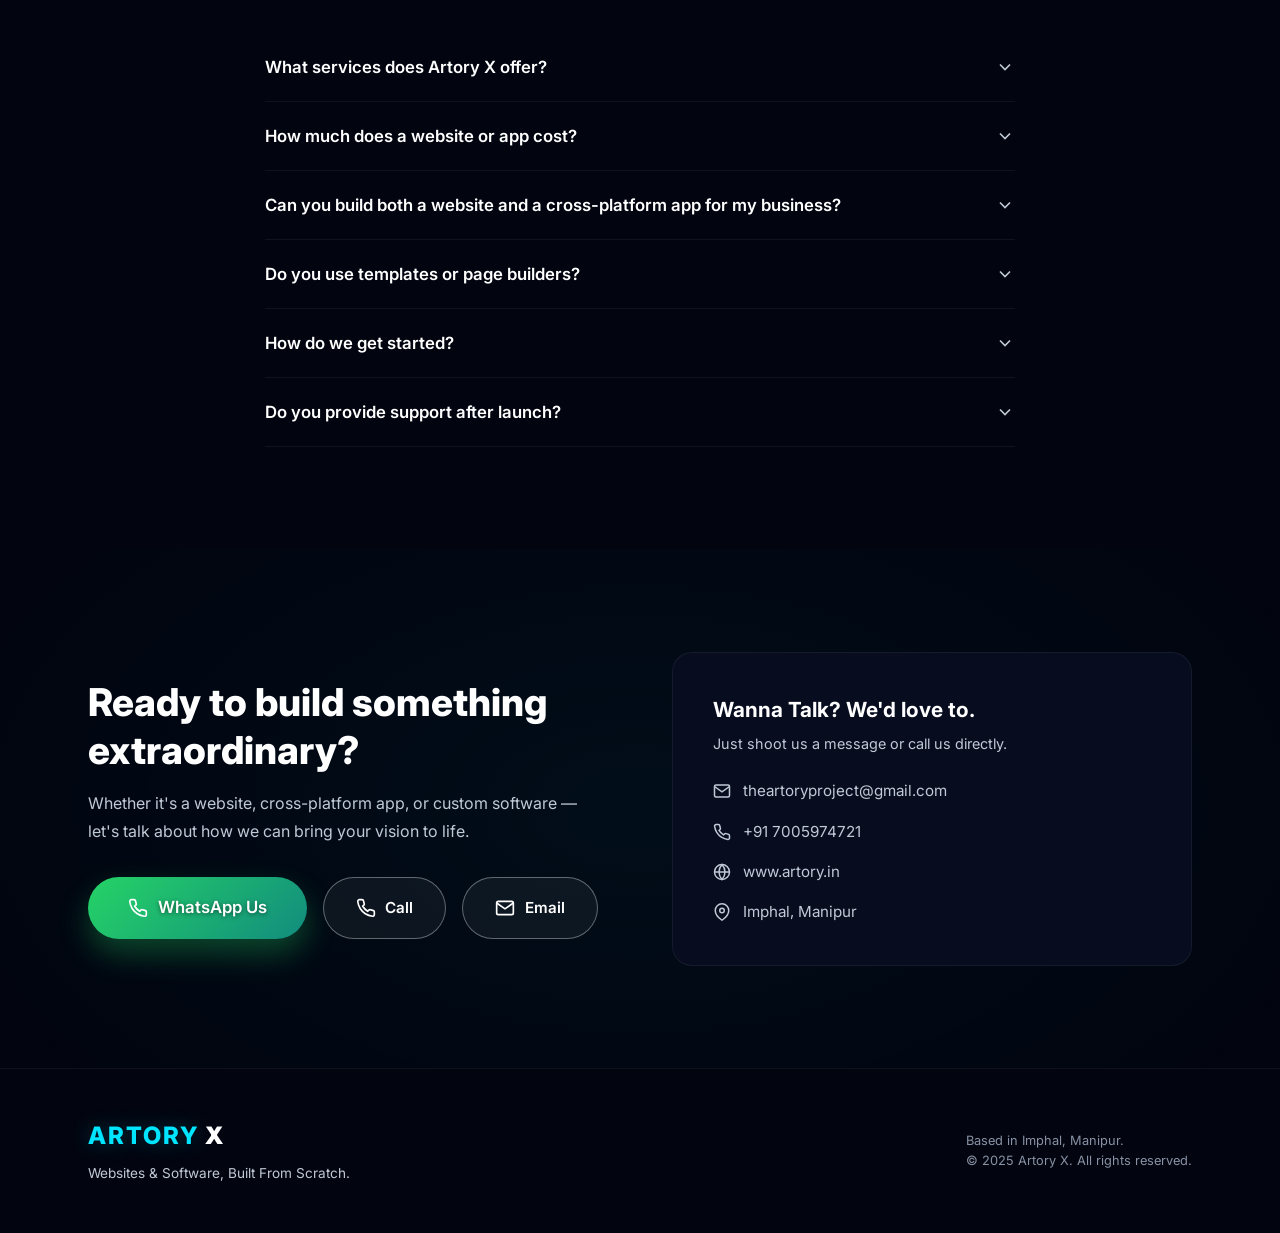
==== commit e0ab30eb: "Revise title and meta tags in index.html Updated meta tags for improved SEO and branding." ====
--- a/index.html
+++ b/index.html
@@ -3,8 +3,30 @@
 <head>
     <meta charset="UTF-8">
     <meta name="viewport" content="width=device-width, initial-scale=1.0">
-    <title>Artory X — Websites & Software Solutions</title>
-    <meta name="description" content="Artory X builds high-performance websites, custom software, and AI/ML solutions. Expert in HTML, CSS, JS, Python, Flask, PostgreSQL, REST API, Flutter, Neural Networks & NLP.">
+    <title>Artory X — Custom Websites & Software Solutions</title>
+    
+    <!-- Primary Meta Tags -->
+    <meta name="title" content="Artory X — Custom Websites & Software Solutions">
+    <meta name="description" content="Artory X builds high-performance websites, cross-platform apps, custom software, and AI solutions. We deliver complete digital ecosystems built from scratch.">
+    <meta name="keywords" content="web development, software development, custom websites, flutter apps, cross-platform apps, python, AI solutions, web design, Imphal, Manipur">
+    <meta name="author" content="Artory X">
+    <meta name="robots" content="index, follow">
+
+    <!-- Open Graph / Facebook -->
+    <meta property="og:type" content="website">
+    <meta property="og:url" content="https://www.artory.in/">
+    <meta property="og:title" content="Artory X — Custom Websites & Software Solutions">
+    <meta property="og:description" content="Artory X builds high-performance websites, cross-platform apps, custom software, and AI solutions. We deliver complete digital ecosystems built from scratch.">
+    <meta property="og:image" content="https://www.artory.in/logo/artorylogo.png">
+
+    <!-- Twitter -->
+    <meta property="twitter:card" content="summary_large_image">
+    <meta property="twitter:url" content="https://www.artory.in/">
+    <meta property="twitter:title" content="Artory X — Custom Websites & Software Solutions">
+    <meta property="twitter:description" content="Artory X builds high-performance websites, cross-platform apps, custom software, and AI solutions. We deliver complete digital ecosystems built from scratch.">
+    <meta property="twitter:image" content="https://www.artory.in/logo/artorylogo.png">
+
+    <!-- Favicon -->
     <link rel="icon" href="logo/artorylogo.png" type="image/png">
     <link rel="preconnect" href="https://fonts.googleapis.com">
     <link rel="preconnect" href="https://fonts.gstatic.com" crossorigin>
